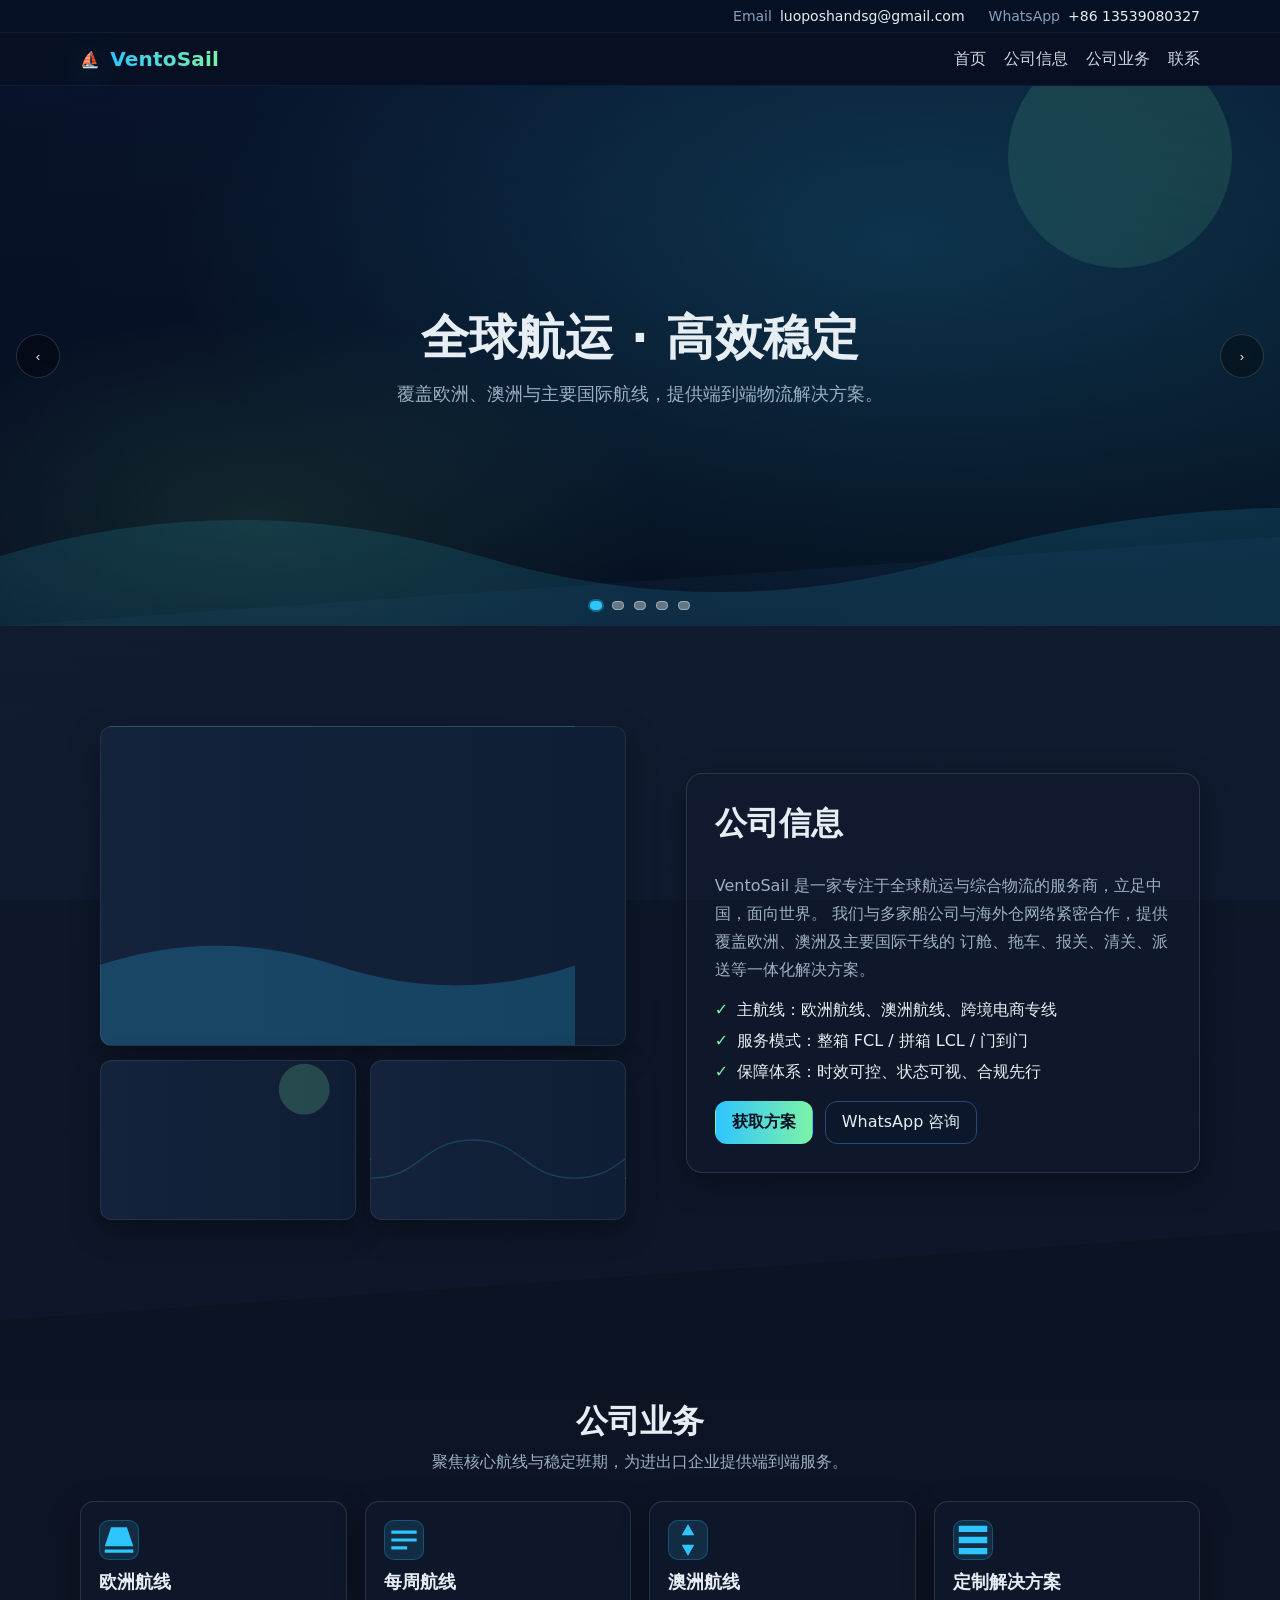
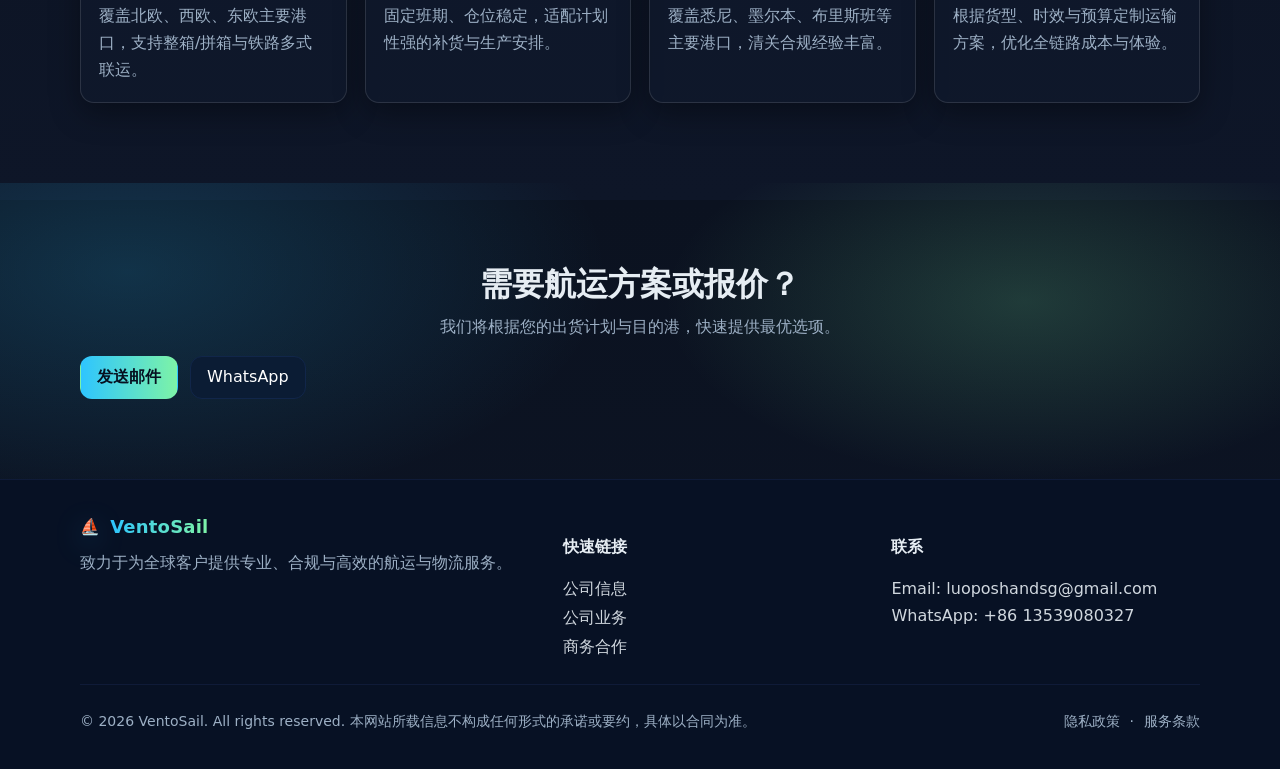
==== index.html @ 0b0f87a6 "first commit" ====
<!DOCTYPE html>
<html lang="zh-CN">
<head>
  <meta charset="utf-8" />
  <meta name="viewport" content="width=device-width, initial-scale=1" />
  <title>VentoSail 全球航运 | ventosail.com</title>
  <meta name="description" content="VentoSail 提供覆盖全球主要航线的专业航运与物流解决方案：欧洲航线、每周航线、澳洲航线与定制化运输服务。" />
  <meta property="og:title" content="VentoSail 全球航运" />
  <meta property="og:description" content="覆盖全球主要航线的专业航运与物流解决方案" />
  <meta property="og:type" content="website" />
  <meta property="og:url" content="https://ventosail.com/" />
  <link rel="icon" href="assets/img/favicon.svg" type="image/svg+xml" />
  <link rel="preload" href="assets/css/styles.css" as="style" />
  <link rel="stylesheet" href="assets/css/styles.css" />
</head>
<body>
  <!-- 顶部联系栏 -->
  <div class="topbar">
    <div class="container topbar-inner">
      <div class="contact-item">
        <span class="contact-label">Email</span>
        <a href="mailto:luoposhandsg@gmail.com" aria-label="发送电子邮件到 VentoSail">luoposhandsg@gmail.com</a>
      </div>
      <div class="contact-item">
        <span class="contact-label">WhatsApp</span>
        <a href="https://wa.me/8613539080327" target="_blank" rel="noopener" aria-label="在 WhatsApp 联系 VentoSail">+86 13539080327</a>
      </div>
    </div>
  </div>

  <!-- 导航（可扩展） -->
  <header class="site-header">
    <div class="container header-inner">
      <div class="brand">
        <span class="logo-mark" aria-hidden="true">⛵</span>
        <span class="brand-text">VentoSail</span>
      </div>
      <nav class="nav">
        <a href="#home">首页</a>
        <a href="#about">公司信息</a>
        <a href="#services">公司业务</a>
        <a href="#contact">联系</a>
      </nav>
    </div>
  </header>

  <!-- 首页轮播 -->
  <section id="home" class="hero">
    <div class="carousel" data-interval="5000">
      <div class="slides">
        <div class="slide slide-1">
          <div class="slide-content">
            <h1>全球航运 · 高效稳定</h1>
            <p>覆盖欧洲、澳洲与主要国际航线，提供端到端物流解决方案。</p>
          </div>
        </div>
        <div class="slide slide-2">
          <div class="slide-content">
            <h1>每周固定航线</h1>
            <p>班期明确、仓位稳定，保障您的供应链节奏。</p>
          </div>
        </div>
        <div class="slide slide-3">
          <div class="slide-content">
            <h1>专业团队 · 全程可视</h1>
            <p>从订舱、报关到派送，全流程实时跟踪与服务。</p>
          </div>
        </div>
        <div class="slide slide-4">
          <div class="slide-content">
            <h1>合规安全 · 风险可控</h1>
            <p>严格遵循国际合规标准，确保货物安全抵达。</p>
          </div>
        </div>
        <div class="slide slide-5">
          <div class="slide-content">
            <h1>定制方案 · 灵活高效</h1>
            <p>根据行业与货型定制最优运输与成本方案。</p>
          </div>
        </div>
      </div>
      <button class="control prev" aria-label="上一张">‹</button>
      <button class="control next" aria-label="下一张">›</button>
      <div class="dots" aria-label="轮播分页指示" role="tablist"></div>
    </div>
  </section>

  <!-- 公司信息（新颖布局：斜切/卡片叠加） -->
  <section id="about" class="about">
    <div class="angled-bg" aria-hidden="true"></div>
    <div class="container about-inner">
      <div class="about-media">
        <div class="photo-grid">
          <div class="photo p1" aria-hidden="true"></div>
          <div class="photo p2" aria-hidden="true"></div>
          <div class="photo p3" aria-hidden="true"></div>
        </div>
      </div>
      <div class="about-content glass">
        <h2>公司信息</h2>
        <p>
          VentoSail 是一家专注于全球航运与综合物流的服务商，立足中国，面向世界。
          我们与多家船公司与海外仓网络紧密合作，提供覆盖欧洲、澳洲及主要国际干线的
          订舱、拖车、报关、清关、派送等一体化解决方案。
        </p>
        <ul class="ticks">
          <li>主航线：欧洲航线、澳洲航线、跨境电商专线</li>
          <li>服务模式：整箱 FCL / 拼箱 LCL / 门到门</li>
          <li>保障体系：时效可控、状态可视、合规先行</li>
        </ul>
        <div class="cta-row">
          <a class="btn primary" href="mailto:luoposhandsg@gmail.com">获取方案</a>
          <a class="btn outline" target="_blank" rel="noopener" href="https://wa.me/8613539080327">WhatsApp 咨询</a>
        </div>
      </div>
    </div>
  </section>

  <!-- 公司业务 -->
  <section id="services" class="services">
    <div class="container">
      <h2>公司业务</h2>
      <p class="section-lead">聚焦核心航线与稳定班期，为进出口企业提供端到端服务。</p>
      <div class="service-grid">
        <div class="service-card">
          <div class="icon" aria-hidden="true">
            <svg viewBox="0 0 24 24"><path d="M3 18h18v2H3v-2zm2-8h14l2 6H3l2-6zm2-6h10l2 6H5l2-6z" fill="currentColor"/></svg>
          </div>
          <h3>欧洲航线</h3>
          <p>覆盖北欧、西欧、东欧主要港口，支持整箱/拼箱与铁路多式联运。</p>
        </div>
        <div class="service-card">
          <div class="icon" aria-hidden="true">
            <svg viewBox="0 0 24 24"><path d="M4 6h16v2H4V6zm0 5h16v2H4v-2zm0 5h10v2H4v-2z" fill="currentColor"/></svg>
          </div>
          <h3>每周航线</h3>
          <p>固定班期、仓位稳定，适配计划性强的补货与生产安排。</p>
        </div>
        <div class="service-card">
          <div class="icon" aria-hidden="true">
            <svg viewBox="0 0 24 24"><path d="M12 2l4 7H8l4-7zm0 20l-4-7h8l-4 7z" fill="currentColor"/></svg>
          </div>
          <h3>澳洲航线</h3>
          <p>覆盖悉尼、墨尔本、布里斯班等主要港口，清关合规经验丰富。</p>
        </div>
        <div class="service-card">
          <div class="icon" aria-hidden="true">
            <svg viewBox="0 0 24 24"><path d="M3 3h18v4H3V3zm0 7h18v4H3v-4zm0 7h18v4H3v-4z" fill="currentColor"/></svg>
          </div>
          <h3>定制解决方案</h3>
          <p>根据货型、时效与预算定制运输方案，优化全链路成本与体验。</p>
        </div>
      </div>
    </div>
  </section>

  <!-- 联系 CTA -->
  <section id="contact" class="cta">
    <div class="container cta-inner">
      <h2>需要航运方案或报价？</h2>
      <p>我们将根据您的出货计划与目的港，快速提供最优选项。</p>
      <div class="cta-row">
        <a class="btn primary" href="mailto:luoposhandsg@gmail.com?subject=%5BVentoSail%5D%20%E5%90%88%E4%BD%9C%E5%92%A8%E8%AF%A2">发送邮件</a>
        <a class="btn dark" target="_blank" rel="noopener" href="https://wa.me/8613539080327?text=Hello%20VentoSail%2C%20I%27d%20like%20to%20inquire%20about%20shipping.">WhatsApp</a>
      </div>
    </div>
  </section>

  <!-- 页脚 -->
  <footer class="site-footer">
    <div class="container footer-inner">
      <div class="col">
        <div class="brand footer-brand">
          <span class="logo-mark" aria-hidden="true">⛵</span>
          <span class="brand-text">VentoSail</span>
        </div>
        <p class="muted">致力于为全球客户提供专业、合规与高效的航运与物流服务。</p>
      </div>
      <div class="col">
        <h4>快速链接</h4>
        <ul class="links">
          <li><a href="#about">公司信息</a></li>
          <li><a href="#services">公司业务</a></li>
          <li><a href="mailto:luoposhandsg@gmail.com">商务合作</a></li>
        </ul>
      </div>
      <div class="col">
        <h4>联系</h4>
        <ul class="links">
          <li><a href="mailto:luoposhandsg@gmail.com">Email: luoposhandsg@gmail.com</a></li>
          <li><a target="_blank" rel="noopener" href="https://wa.me/8613539080327">WhatsApp: +86 13539080327</a></li>
        </ul>
      </div>
    </div>
    <div class="container footnote">
      <p>© <span id="year"></span> VentoSail. All rights reserved. 本网站所载信息不构成任何形式的承诺或要约，具体以合同为准。</p>
      <div class="legal">
        <a href="#" aria-disabled="true">隐私政策</a>
        <span>·</span>
        <a href="#" aria-disabled="true">服务条款</a>
      </div>
    </div>
  </footer>

  <script src="assets/js/main.js" defer></script>
  <noscript>为获得更佳体验，请启用 JavaScript。</noscript>
</body>
</html>
---- assets/css/styles.css ----
/* VentoSail — Global Shipping Static Site */
:root {
  --bg: #0b1220;
  --bg-2: #0e1628;
  --text: #e6edf3;
  --muted: #9db0c5;
  --brand: #2ec5ff;
  --brand-2: #7df3a7;
  --accent: #ffd166;
  --card: #111a2e80;
  --glass: rgba(17, 26, 46, 0.6);
  --border: #2a3856;
  --shadow: 0 10px 30px rgba(0,0,0,.35);
}

* { box-sizing: border-box; }
html, body { height: 100%; }
body {
  margin: 0;
  font-family: ui-sans-serif, system-ui, -apple-system, Segoe UI, Roboto, "PingFang SC", "Hiragino Sans GB", "Microsoft YaHei", Arial, "Noto Sans", sans-serif;
  color: var(--text);
  background: linear-gradient(180deg, var(--bg) 0%, var(--bg-2) 100%);
}

.container {
  width: min(1120px, 92%);
  margin: 0 auto;
}

/* Topbar */
.topbar {
  background: #061024;
  color: var(--muted);
  font-size: 14px;
  border-bottom: 1px solid #0f1b38;
}
.topbar-inner {
  display: flex;
  align-items: center;
  justify-content: flex-end;
  gap: 24px;
  padding: 8px 0;
}
.contact-item { display: flex; gap: 8px; align-items: center; }
.contact-label {
  color: #86a0bd;
}
.topbar a { color: var(--text); text-decoration: none; }
.topbar a:hover { color: var(--brand); }

/* Header */
.site-header {
  position: sticky; top: 0; z-index: 50;
  backdrop-filter: saturate(1.2) blur(8px);
  background: rgba(6, 16, 36, 0.6);
  border-bottom: 1px solid #0f1b38;
}
.header-inner {
  display: flex; align-items: center; justify-content: space-between;
  padding: 14px 0;
}
.brand { display: inline-flex; align-items: center; gap: 10px; font-weight: 700; letter-spacing: 0.2px; }
.logo-mark { filter: drop-shadow(0 6px 14px rgba(46,197,255,.25)); }
.brand-text { background: linear-gradient(90deg, var(--brand), var(--brand-2)); -webkit-background-clip: text; background-clip: text; color: transparent; font-size: 20px; }
.nav { display: flex; gap: 18px; }
.nav a { color: var(--text); text-decoration: none; opacity: .9; }
.nav a:hover { color: var(--brand); }

/* Hero Carousel */
.hero { position: relative; }
.carousel { position: relative; overflow: hidden; }
.slides { position: relative; display: grid; grid-auto-flow: column; grid-auto-columns: 100%; transition: transform .6s cubic-bezier(.22,.61,.36,1); }
.slide {
  position: relative; min-height: clamp(420px, 60vh, 720px);
  display: grid; place-items: center; text-align: center;
}
.slide:before { content: ""; position: absolute; inset: 0; background: radial-gradient(1200px 600px at 70% 30%, rgba(46,197,255,.25), transparent 60%), radial-gradient(800px 400px at 20% 80%, rgba(125,243,167,.18), transparent 50%); }
.slide:after { content: ""; position: absolute; inset: 0; background: linear-gradient(180deg, rgba(0,0,0,.25) 0%, rgba(0,0,0,.45) 100%); }
.slide-content { position: relative; z-index: 1; padding: 0 16px; max-width: 900px; }
.slide-content h1 { font-size: clamp(28px, 5vw, 48px); margin: 0 0 12px; letter-spacing: .3px; }
.slide-content p { color: var(--muted); font-size: clamp(14px, 2.2vw, 18px); margin: 0; }

/* Visual backgrounds (replace with real images when available) */
.slide-1 { background: url('../img/hero-1.svg'), linear-gradient(120deg, #0a1938, #0b2440); background-size: cover; background-position: center; }
.slide-2 { background: url('../img/hero-2.svg'), linear-gradient(120deg, #091a30, #0b2038); background-size: cover; background-position: center; }
.slide-3 { background: url('../img/hero-3.svg'), linear-gradient(120deg, #081628, #0a1d33); background-size: cover; background-position: center; }
.slide-4 { background: url('../img/hero-4.svg'), linear-gradient(120deg, #081524, #0a1a2b); background-size: cover; background-position: center; }
.slide-5 { background: url('../img/hero-5.svg'), linear-gradient(120deg, #081424, #0a1929); background-size: cover; background-position: center; }

.control {
  position: absolute; top: 50%; transform: translateY(-50%);
  background: rgba(0,0,0,.35); border: 1px solid rgba(255,255,255,.15);
  color: var(--text); width: 44px; height: 44px; border-radius: 999px;
  display: grid; place-items: center; cursor: pointer; z-index: 2;
  backdrop-filter: blur(4px);
}
.control:hover { background: rgba(0,0,0,.5); }
.prev { left: 16px; }
.next { right: 16px; }

.dots { position: absolute; left: 0; right: 0; bottom: 16px; display: flex; gap: 10px; justify-content: center; z-index: 2; }
.dots button {
  width: 9px; height: 9px; border-radius: 999px; border: 0; cursor: pointer;
  background: rgba(255,255,255,.35); box-shadow: inset 0 0 0 1px rgba(255,255,255,.4);
}
.dots button[aria-current="true"] { background: var(--brand); box-shadow: 0 0 0 2px rgba(46,197,255,.35); }

/* About */
.about { position: relative; padding: 80px 0; }
.angled-bg { position: absolute; inset: 0; background: linear-gradient(180deg, rgba(53,107,167,.08), rgba(34,64,120,.06)); transform: skewY(-4deg); transform-origin: top left; }
.about-inner { position: relative; display: grid; grid-template-columns: 1.1fr 1fr; gap: 40px; align-items: center; }
.photo-grid { display: grid; grid-template-columns: 1fr 1fr; gap: 14px; padding: 20px; }
.photo { border-radius: 12px; min-height: 160px; background: linear-gradient(135deg, rgba(46,197,255,.18), rgba(125,243,167,.14)); border: 1px solid rgba(255,255,255,.08); box-shadow: var(--shadow); }
.photo.p1 { min-height: 320px; background: url('../img/about-1.svg'), linear-gradient(135deg, #14233b, #0f1e35); background-size: cover; background-position: center; grid-column: span 2; }
.photo.p2 { background: url('../img/about-2.svg'), linear-gradient(135deg, #14233b, #0f1e35); background-size: cover; background-position: center; }
.photo.p3 { background: url('../img/about-3.svg'), linear-gradient(135deg, #14233b, #0f1e35); background-size: cover; background-position: center; }
.glass { background: var(--glass); border: 1px solid rgba(255,255,255,.12); border-radius: 16px; box-shadow: var(--shadow); padding: 28px; }
.about-content h2 { margin-top: 0; font-size: clamp(22px, 3.5vw, 32px); }
.about-content p { color: var(--muted); line-height: 1.75; }
.ticks { list-style: none; padding: 0; margin: 16px 0 0; }
.ticks li { padding-left: 22px; position: relative; margin: 10px 0; }
.ticks li:before { content: "✓"; position: absolute; left: 0; top: 0; color: var(--brand-2); }

.btn { display: inline-block; padding: 10px 16px; border-radius: 12px; text-decoration: none; transition: .2s ease; border: 1px solid transparent; }
.btn.primary { background: linear-gradient(90deg, var(--brand), var(--brand-2)); color: #061020; font-weight: 700; }
.btn.outline { color: var(--text); border-color: #254877; background: rgba(12, 24, 46, .6); }
.btn.dark { color: #fff; background: #0b1c34; border-color: #11264a; }
.btn:hover { transform: translateY(-1px); box-shadow: 0 8px 18px rgba(0,0,0,.25); }
.cta-row { display: flex; gap: 12px; flex-wrap: wrap; margin-top: 18px; }

/* Services */
.services { padding: 80px 0; }
.services h2 { text-align: center; margin: 0 0 8px; font-size: clamp(22px, 3.5vw, 32px); }
.section-lead { text-align: center; color: var(--muted); margin: 0 auto 28px; max-width: 760px; }
.service-grid { display: grid; grid-template-columns: repeat(4, 1fr); gap: 18px; }
.service-card { background: var(--card); border: 1px solid rgba(255,255,255,.12); border-radius: 14px; padding: 18px; box-shadow: var(--shadow); transition: transform .2s ease, box-shadow .2s ease; }
.service-card:hover { transform: translateY(-2px); box-shadow: 0 16px 30px rgba(0,0,0,.35); }
.service-card .icon { width: 40px; height: 40px; display: grid; place-items: center; color: var(--brand); background: rgba(46,197,255,.12); border: 1px solid rgba(46,197,255,.25); border-radius: 10px; margin-bottom: 10px; }
.service-card h3 { margin: 8px 0; font-size: 18px; }
.service-card p { margin: 0; color: var(--muted); line-height: 1.7; }

/* CTA */
.cta { padding: 80px 0; background: radial-gradient(800px 400px at 10% 30%, rgba(46,197,255,.18), transparent 60%), radial-gradient(600px 300px at 80% 40%, rgba(125,243,167,.18), transparent 60%); }
.cta-inner { text-align: center; }
.cta-inner h2 { margin: 0 0 10px; font-size: clamp(22px, 3.5vw, 32px); }
.cta-inner p { margin: 0 auto; color: var(--muted); max-width: 680px; }

/* Footer */
.site-footer { border-top: 1px solid #0f1b38; background: #071124; padding-top: 36px; }
.footer-inner { display: grid; grid-template-columns: 1.2fr .8fr .8fr; gap: 20px; padding-bottom: 18px; }
.footer-brand .brand-text { font-size: 18px; }
.muted { color: var(--muted); }
.links { list-style: none; margin: 10px 0 0; padding: 0; }
.links li { margin: 8px 0; }
.links a { color: var(--text); opacity: .9; text-decoration: none; }
.links a:hover { color: var(--brand); }
.footnote { border-top: 1px solid #0f1b38; color: var(--muted); display: flex; align-items: center; justify-content: space-between; gap: 16px; padding: 14px 0 24px; font-size: 14px; }
.legal { display: inline-flex; gap: 10px; }
.legal a { color: var(--muted); text-decoration: none; }
.legal a:hover { color: var(--brand); }

/* Responsive */
@media (max-width: 1024px) {
  .service-grid { grid-template-columns: repeat(2, 1fr); }
  .about-inner { grid-template-columns: 1fr; }
}
@media (max-width: 640px) {
  .nav { display: none; }
  .footer-inner { grid-template-columns: 1fr; }
}
---- assets/css/styles.css ----
/* VentoSail — Global Shipping Static Site */
:root {
  --bg: #0b1220;
  --bg-2: #0e1628;
  --text: #e6edf3;
  --muted: #9db0c5;
  --brand: #2ec5ff;
  --brand-2: #7df3a7;
  --accent: #ffd166;
  --card: #111a2e80;
  --glass: rgba(17, 26, 46, 0.6);
  --border: #2a3856;
  --shadow: 0 10px 30px rgba(0,0,0,.35);
}

* { box-sizing: border-box; }
html, body { height: 100%; }
body {
  margin: 0;
  font-family: ui-sans-serif, system-ui, -apple-system, Segoe UI, Roboto, "PingFang SC", "Hiragino Sans GB", "Microsoft YaHei", Arial, "Noto Sans", sans-serif;
  color: var(--text);
  background: linear-gradient(180deg, var(--bg) 0%, var(--bg-2) 100%);
}

.container {
  width: min(1120px, 92%);
  margin: 0 auto;
}

/* Topbar */
.topbar {
  background: #061024;
  color: var(--muted);
  font-size: 14px;
  border-bottom: 1px solid #0f1b38;
}
.topbar-inner {
  display: flex;
  align-items: center;
  justify-content: flex-end;
  gap: 24px;
  padding: 8px 0;
}
.contact-item { display: flex; gap: 8px; align-items: center; }
.contact-label {
  color: #86a0bd;
}
.topbar a { color: var(--text); text-decoration: none; }
.topbar a:hover { color: var(--brand); }

/* Header */
.site-header {
  position: sticky; top: 0; z-index: 50;
  backdrop-filter: saturate(1.2) blur(8px);
  background: rgba(6, 16, 36, 0.6);
  border-bottom: 1px solid #0f1b38;
}
.header-inner {
  display: flex; align-items: center; justify-content: space-between;
  padding: 14px 0;
}
.brand { display: inline-flex; align-items: center; gap: 10px; font-weight: 700; letter-spacing: 0.2px; }
.logo-mark { filter: drop-shadow(0 6px 14px rgba(46,197,255,.25)); }
.brand-text { background: linear-gradient(90deg, var(--brand), var(--brand-2)); -webkit-background-clip: text; background-clip: text; color: transparent; font-size: 20px; }
.nav { display: flex; gap: 18px; }
.nav a { color: var(--text); text-decoration: none; opacity: .9; }
.nav a:hover { color: var(--brand); }

/* Hero Carousel */
.hero { position: relative; }
.carousel { position: relative; overflow: hidden; }
.slides { position: relative; display: grid; grid-auto-flow: column; grid-auto-columns: 100%; transition: transform .6s cubic-bezier(.22,.61,.36,1); }
.slide {
  position: relative; min-height: clamp(420px, 60vh, 720px);
  display: grid; place-items: center; text-align: center;
}
.slide:before { content: ""; position: absolute; inset: 0; background: radial-gradient(1200px 600px at 70% 30%, rgba(46,197,255,.25), transparent 60%), radial-gradient(800px 400px at 20% 80%, rgba(125,243,167,.18), transparent 50%); }
.slide:after { content: ""; position: absolute; inset: 0; background: linear-gradient(180deg, rgba(0,0,0,.25) 0%, rgba(0,0,0,.45) 100%); }
.slide-content { position: relative; z-index: 1; padding: 0 16px; max-width: 900px; }
.slide-content h1 { font-size: clamp(28px, 5vw, 48px); margin: 0 0 12px; letter-spacing: .3px; }
.slide-content p { color: var(--muted); font-size: clamp(14px, 2.2vw, 18px); margin: 0; }

/* Visual backgrounds (replace with real images when available) */
.slide-1 { background: url('../img/hero-1.svg'), linear-gradient(120deg, #0a1938, #0b2440); background-size: cover; background-position: center; }
.slide-2 { background: url('../img/hero-2.svg'), linear-gradient(120deg, #091a30, #0b2038); background-size: cover; background-position: center; }
.slide-3 { background: url('../img/hero-3.svg'), linear-gradient(120deg, #081628, #0a1d33); background-size: cover; background-position: center; }
.slide-4 { background: url('../img/hero-4.svg'), linear-gradient(120deg, #081524, #0a1a2b); background-size: cover; background-position: center; }
.slide-5 { background: url('../img/hero-5.svg'), linear-gradient(120deg, #081424, #0a1929); background-size: cover; background-position: center; }

.control {
  position: absolute; top: 50%; transform: translateY(-50%);
  background: rgba(0,0,0,.35); border: 1px solid rgba(255,255,255,.15);
  color: var(--text); width: 44px; height: 44px; border-radius: 999px;
  display: grid; place-items: center; cursor: pointer; z-index: 2;
  backdrop-filter: blur(4px);
}
.control:hover { background: rgba(0,0,0,.5); }
.prev { left: 16px; }
.next { right: 16px; }

.dots { position: absolute; left: 0; right: 0; bottom: 16px; display: flex; gap: 10px; justify-content: center; z-index: 2; }
.dots button {
  width: 9px; height: 9px; border-radius: 999px; border: 0; cursor: pointer;
  background: rgba(255,255,255,.35); box-shadow: inset 0 0 0 1px rgba(255,255,255,.4);
}
.dots button[aria-current="true"] { background: var(--brand); box-shadow: 0 0 0 2px rgba(46,197,255,.35); }

/* About */
.about { position: relative; padding: 80px 0; }
.angled-bg { position: absolute; inset: 0; background: linear-gradient(180deg, rgba(53,107,167,.08), rgba(34,64,120,.06)); transform: skewY(-4deg); transform-origin: top left; }
.about-inner { position: relative; display: grid; grid-template-columns: 1.1fr 1fr; gap: 40px; align-items: center; }
.photo-grid { display: grid; grid-template-columns: 1fr 1fr; gap: 14px; padding: 20px; }
.photo { border-radius: 12px; min-height: 160px; background: linear-gradient(135deg, rgba(46,197,255,.18), rgba(125,243,167,.14)); border: 1px solid rgba(255,255,255,.08); box-shadow: var(--shadow); }
.photo.p1 { min-height: 320px; background: url('../img/about-1.svg'), linear-gradient(135deg, #14233b, #0f1e35); background-size: cover; background-position: center; grid-column: span 2; }
.photo.p2 { background: url('../img/about-2.svg'), linear-gradient(135deg, #14233b, #0f1e35); background-size: cover; background-position: center; }
.photo.p3 { background: url('../img/about-3.svg'), linear-gradient(135deg, #14233b, #0f1e35); background-size: cover; background-position: center; }
.glass { background: var(--glass); border: 1px solid rgba(255,255,255,.12); border-radius: 16px; box-shadow: var(--shadow); padding: 28px; }
.about-content h2 { margin-top: 0; font-size: clamp(22px, 3.5vw, 32px); }
.about-content p { color: var(--muted); line-height: 1.75; }
.ticks { list-style: none; padding: 0; margin: 16px 0 0; }
.ticks li { padding-left: 22px; position: relative; margin: 10px 0; }
.ticks li:before { content: "✓"; position: absolute; left: 0; top: 0; color: var(--brand-2); }

.btn { display: inline-block; padding: 10px 16px; border-radius: 12px; text-decoration: none; transition: .2s ease; border: 1px solid transparent; }
.btn.primary { background: linear-gradient(90deg, var(--brand), var(--brand-2)); color: #061020; font-weight: 700; }
.btn.outline { color: var(--text); border-color: #254877; background: rgba(12, 24, 46, .6); }
.btn.dark { color: #fff; background: #0b1c34; border-color: #11264a; }
.btn:hover { transform: translateY(-1px); box-shadow: 0 8px 18px rgba(0,0,0,.25); }
.cta-row { display: flex; gap: 12px; flex-wrap: wrap; margin-top: 18px; }

/* Services */
.services { padding: 80px 0; }
.services h2 { text-align: center; margin: 0 0 8px; font-size: clamp(22px, 3.5vw, 32px); }
.section-lead { text-align: center; color: var(--muted); margin: 0 auto 28px; max-width: 760px; }
.service-grid { display: grid; grid-template-columns: repeat(4, 1fr); gap: 18px; }
.service-card { background: var(--card); border: 1px solid rgba(255,255,255,.12); border-radius: 14px; padding: 18px; box-shadow: var(--shadow); transition: transform .2s ease, box-shadow .2s ease; }
.service-card:hover { transform: translateY(-2px); box-shadow: 0 16px 30px rgba(0,0,0,.35); }
.service-card .icon { width: 40px; height: 40px; display: grid; place-items: center; color: var(--brand); background: rgba(46,197,255,.12); border: 1px solid rgba(46,197,255,.25); border-radius: 10px; margin-bottom: 10px; }
.service-card h3 { margin: 8px 0; font-size: 18px; }
.service-card p { margin: 0; color: var(--muted); line-height: 1.7; }

/* CTA */
.cta { padding: 80px 0; background: radial-gradient(800px 400px at 10% 30%, rgba(46,197,255,.18), transparent 60%), radial-gradient(600px 300px at 80% 40%, rgba(125,243,167,.18), transparent 60%); }
.cta-inner { text-align: center; }
.cta-inner h2 { margin: 0 0 10px; font-size: clamp(22px, 3.5vw, 32px); }
.cta-inner p { margin: 0 auto; color: var(--muted); max-width: 680px; }

/* Footer */
.site-footer { border-top: 1px solid #0f1b38; background: #071124; padding-top: 36px; }
.footer-inner { display: grid; grid-template-columns: 1.2fr .8fr .8fr; gap: 20px; padding-bottom: 18px; }
.footer-brand .brand-text { font-size: 18px; }
.muted { color: var(--muted); }
.links { list-style: none; margin: 10px 0 0; padding: 0; }
.links li { margin: 8px 0; }
.links a { color: var(--text); opacity: .9; text-decoration: none; }
.links a:hover { color: var(--brand); }
.footnote { border-top: 1px solid #0f1b38; color: var(--muted); display: flex; align-items: center; justify-content: space-between; gap: 16px; padding: 14px 0 24px; font-size: 14px; }
.legal { display: inline-flex; gap: 10px; }
.legal a { color: var(--muted); text-decoration: none; }
.legal a:hover { color: var(--brand); }

/* Responsive */
@media (max-width: 1024px) {
  .service-grid { grid-template-columns: repeat(2, 1fr); }
  .about-inner { grid-template-columns: 1fr; }
}
@media (max-width: 640px) {
  .nav { display: none; }
  .footer-inner { grid-template-columns: 1fr; }
}
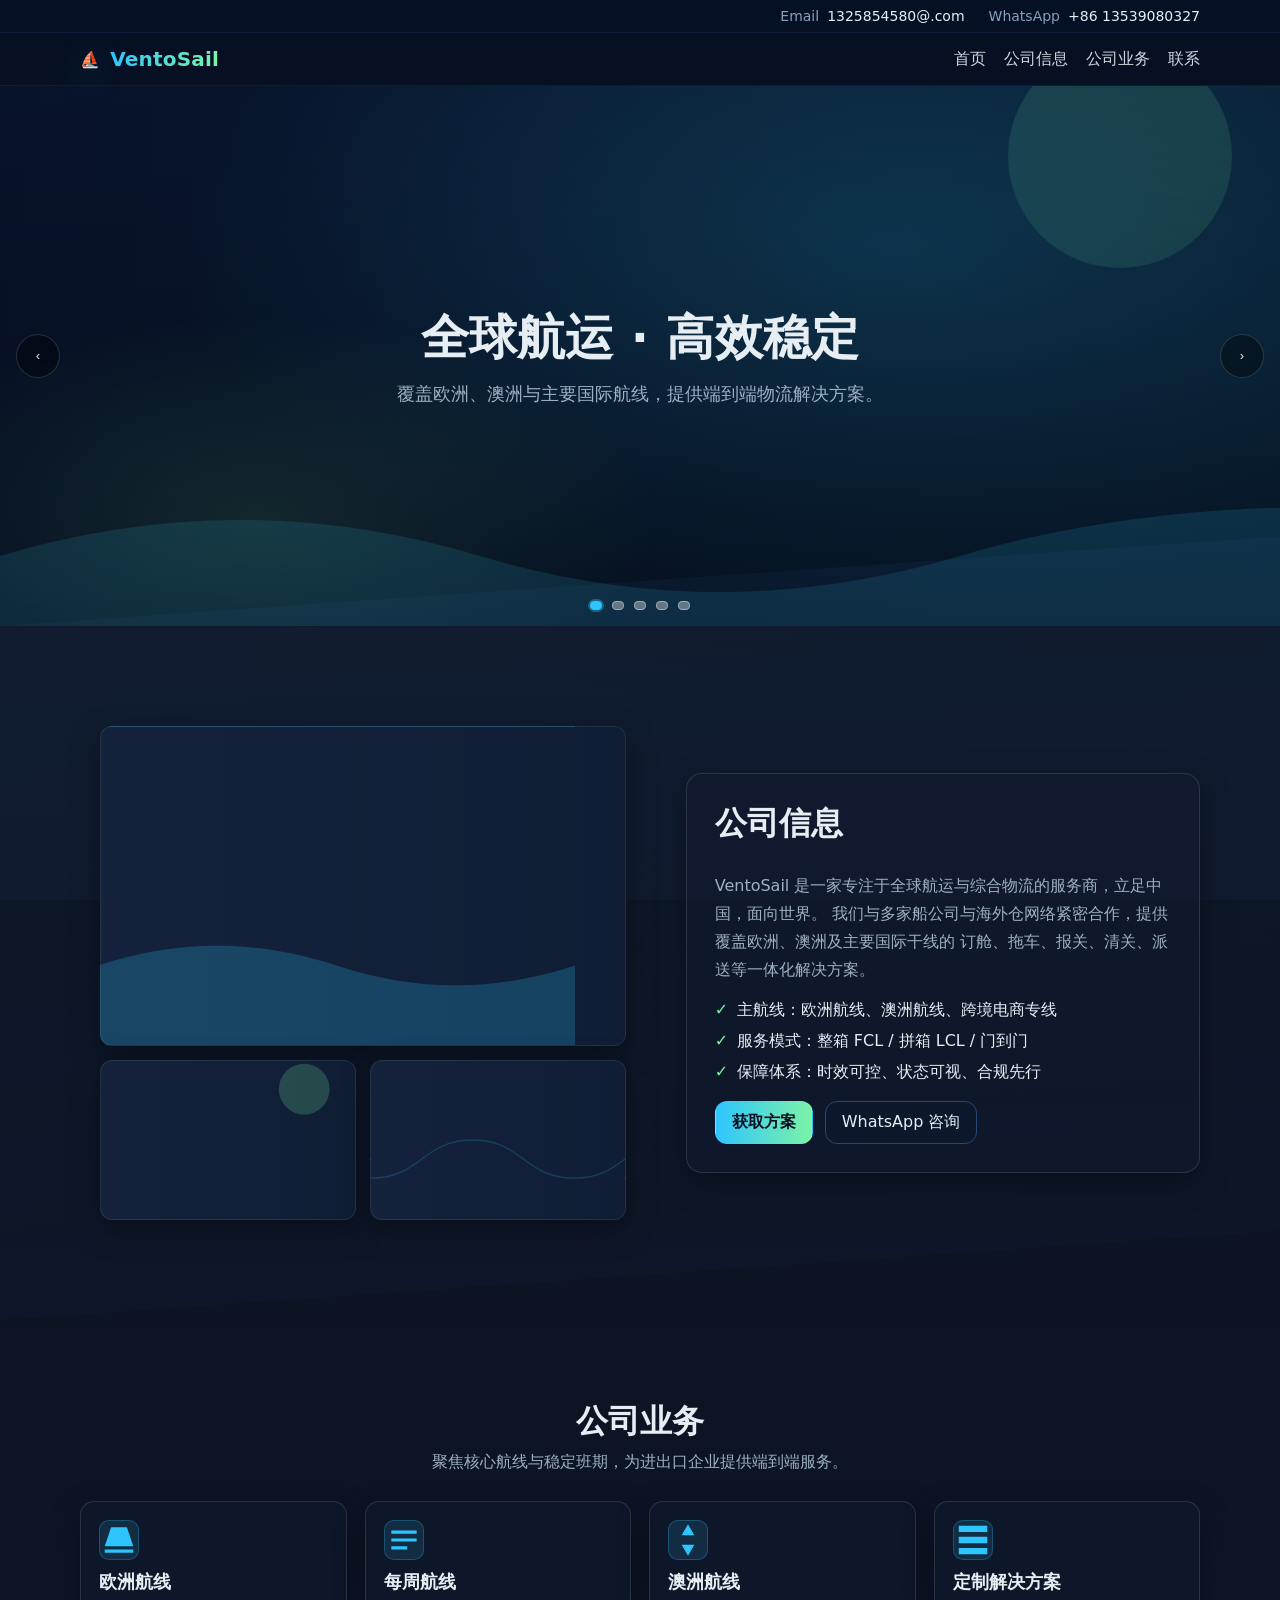
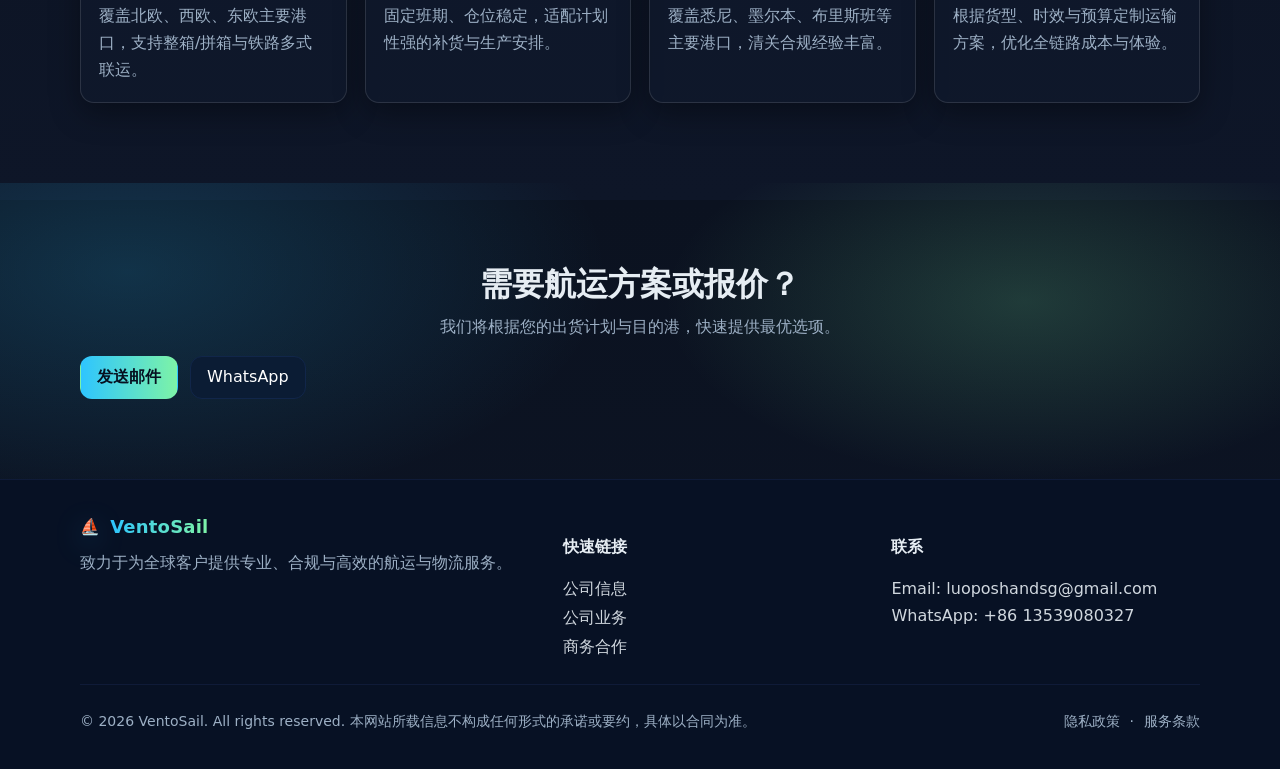
==== commit 1c48487d: "123" ====
--- a/index.html
+++ b/index.html
@@ -19,7 +19,7 @@
     <div class="container topbar-inner">
       <div class="contact-item">
         <span class="contact-label">Email</span>
-        <a href="mailto:luoposhandsg@gmail.com" aria-label="发送电子邮件到 VentoSail">luoposhandsg@gmail.com</a>
+        <a href="mailto:luoposhandsg@gmail.com" aria-label="发送电子邮件到 VentoSail">1325854580@.com</a>
       </div>
       <div class="contact-item">
         <span class="contact-label">WhatsApp</span>
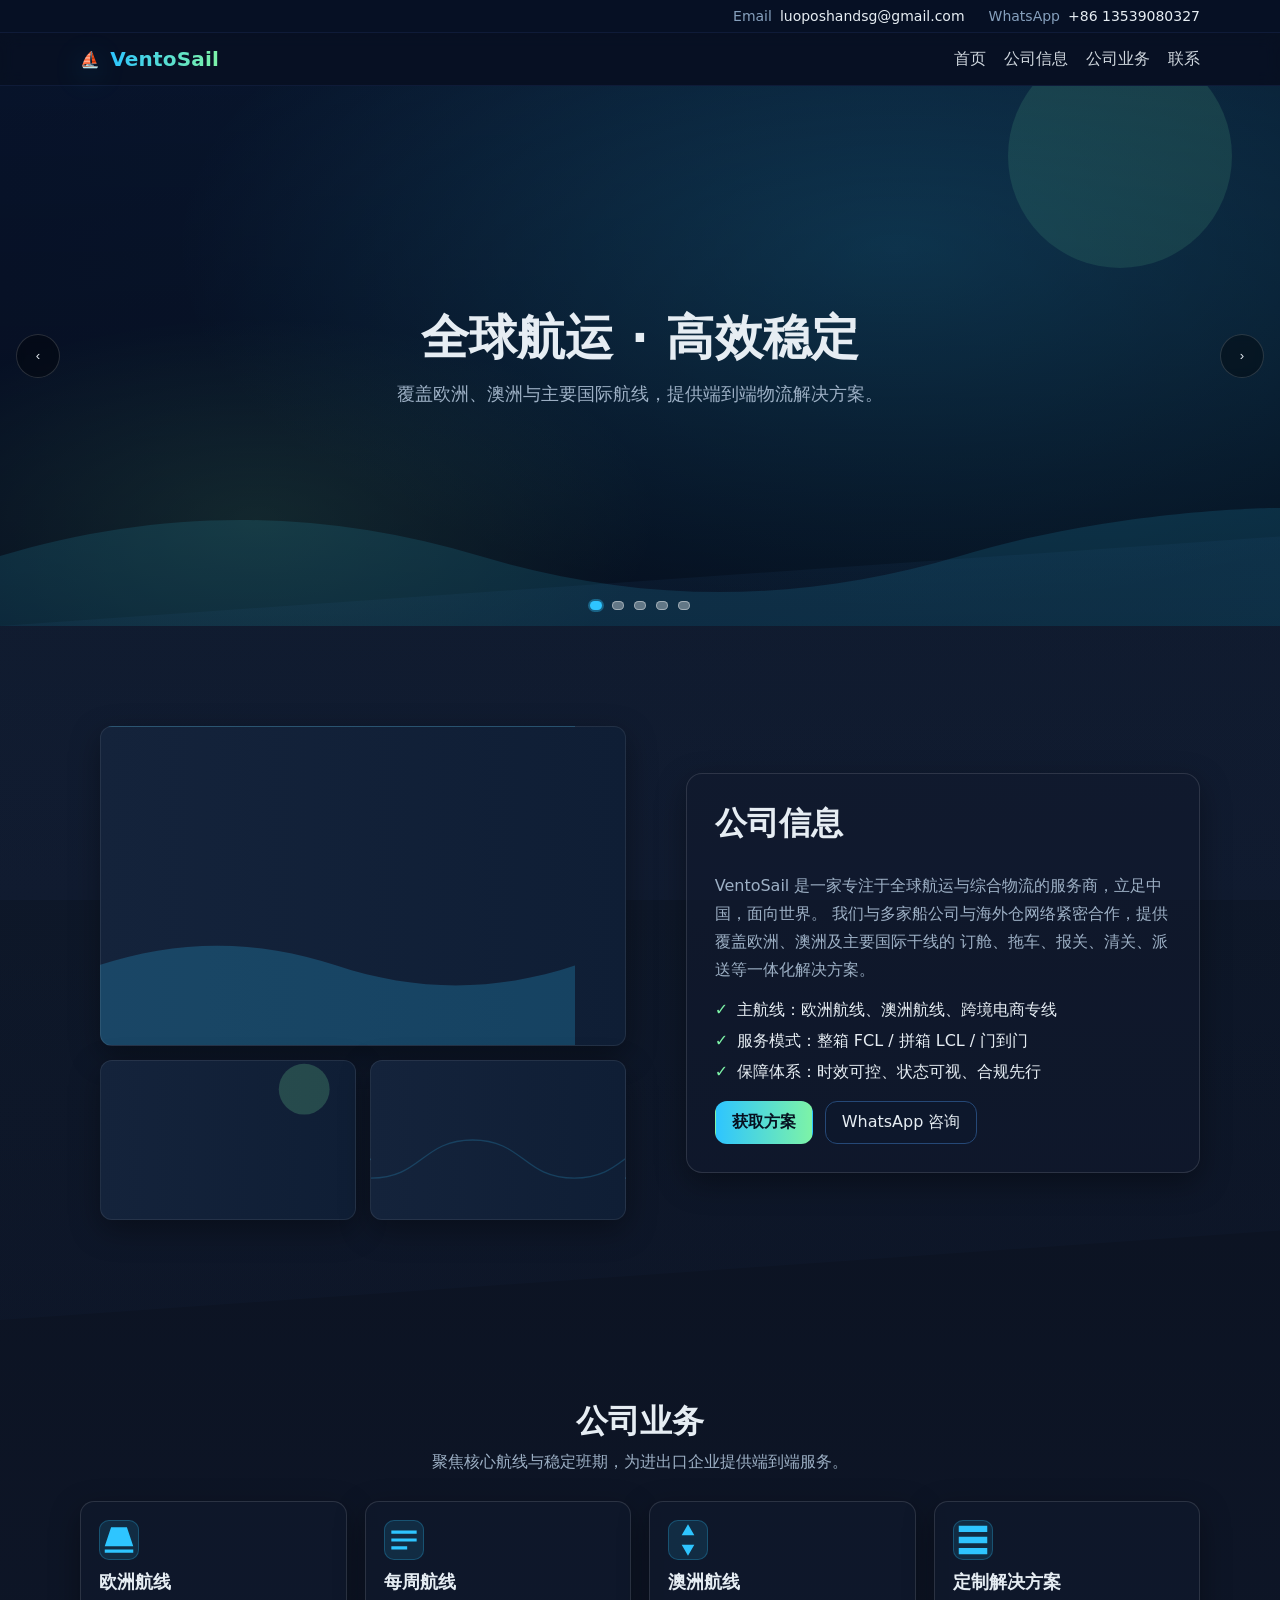
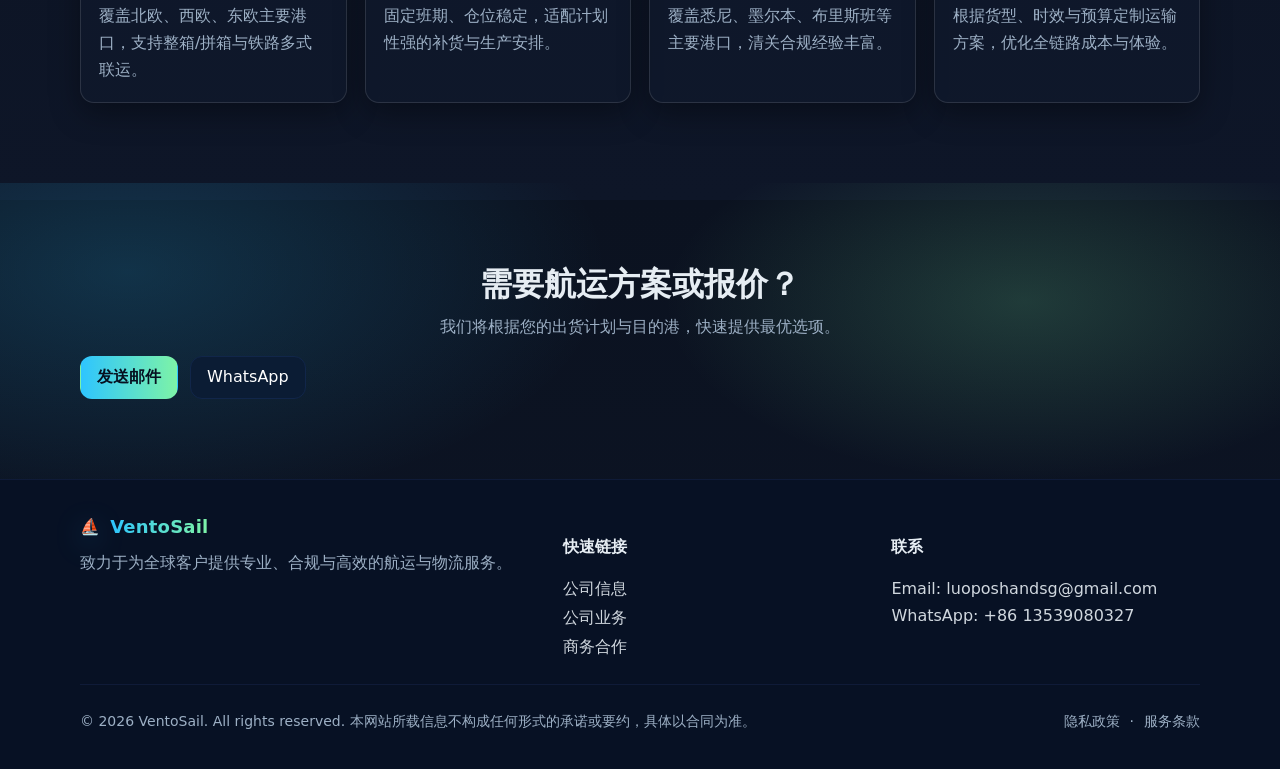
==== commit fbcc2b33: "update index.html footer section" ====
--- a/index.html
+++ b/index.html
@@ -19,7 +19,7 @@
     <div class="container topbar-inner">
       <div class="contact-item">
         <span class="contact-label">Email</span>
-        <a href="mailto:luoposhandsg@gmail.com" aria-label="发送电子邮件到 VentoSail">1325854580@.com</a>
+        <a href="mailto:luoposhandsg@gmail.com" aria-label="发送电子邮件到 VentoSail">luoposhandsg@gmail.com</a>
       </div>
       <div class="contact-item">
         <span class="contact-label">WhatsApp</span>
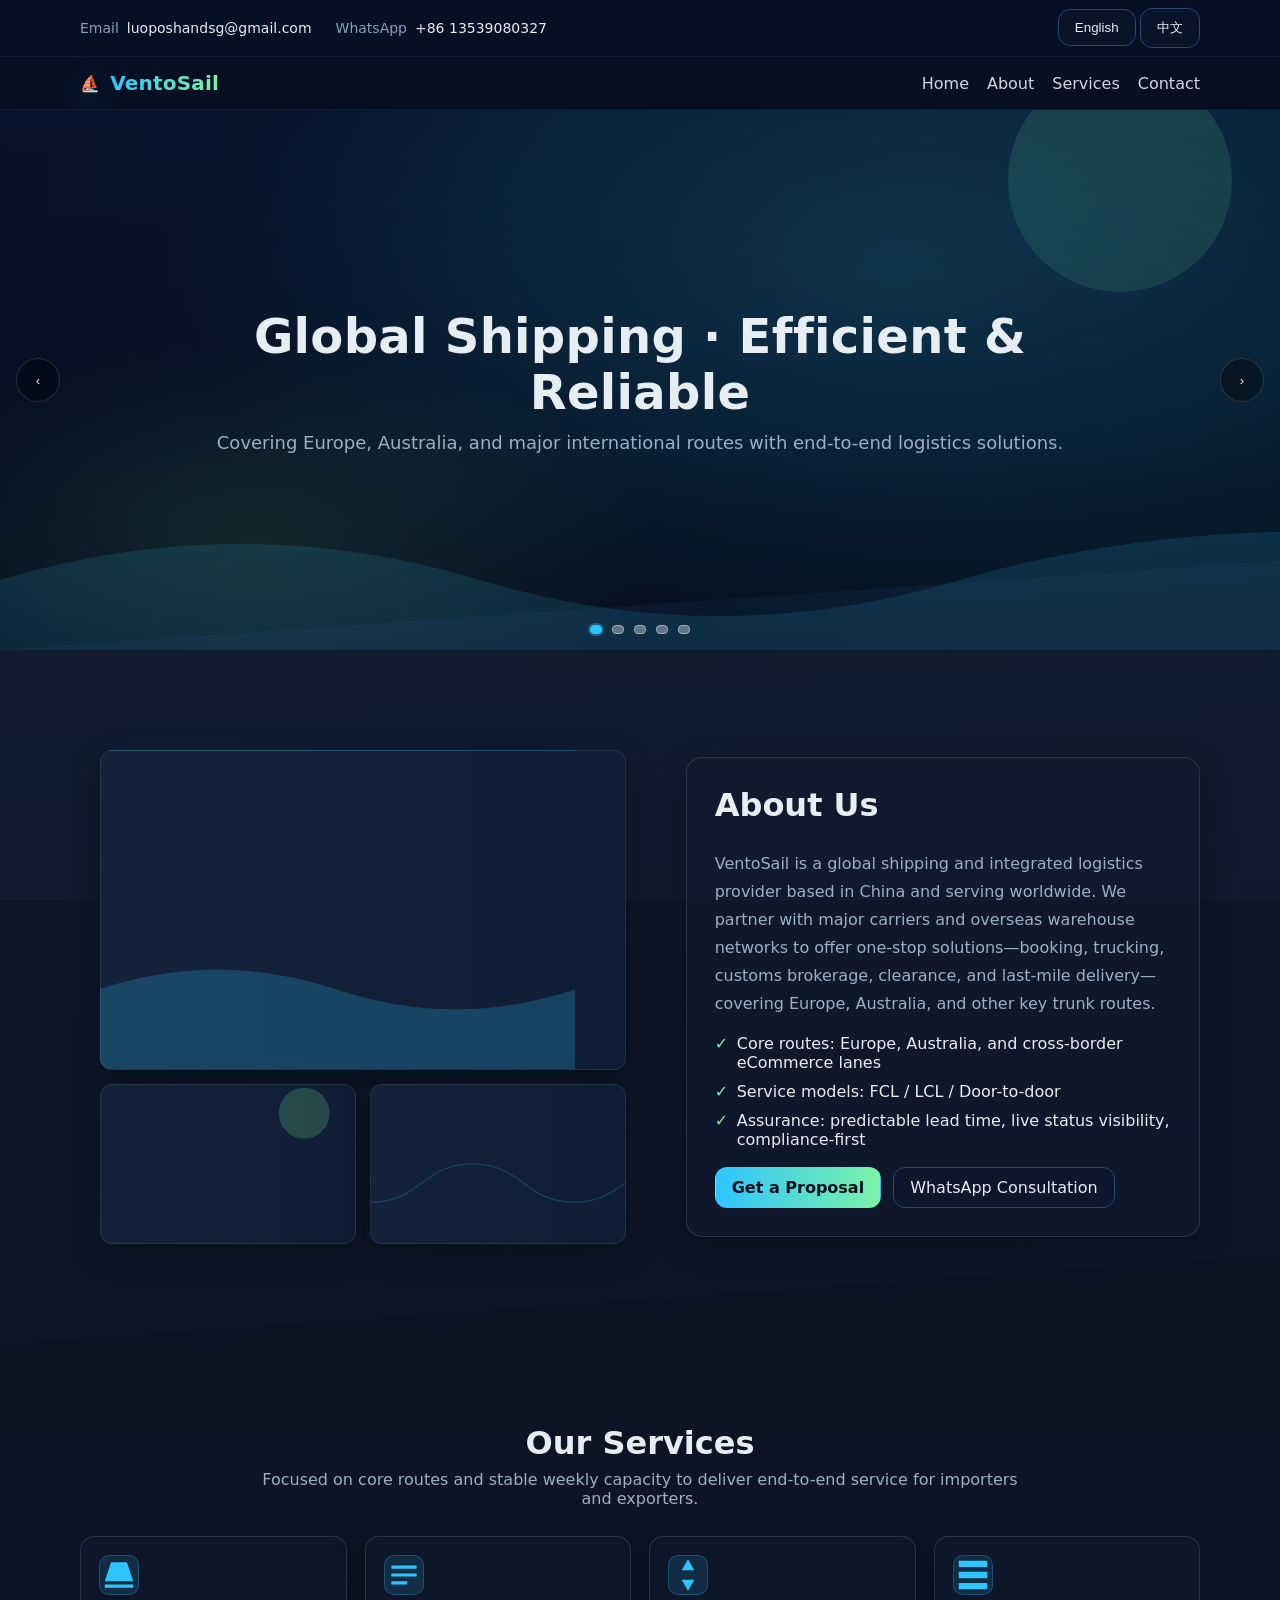
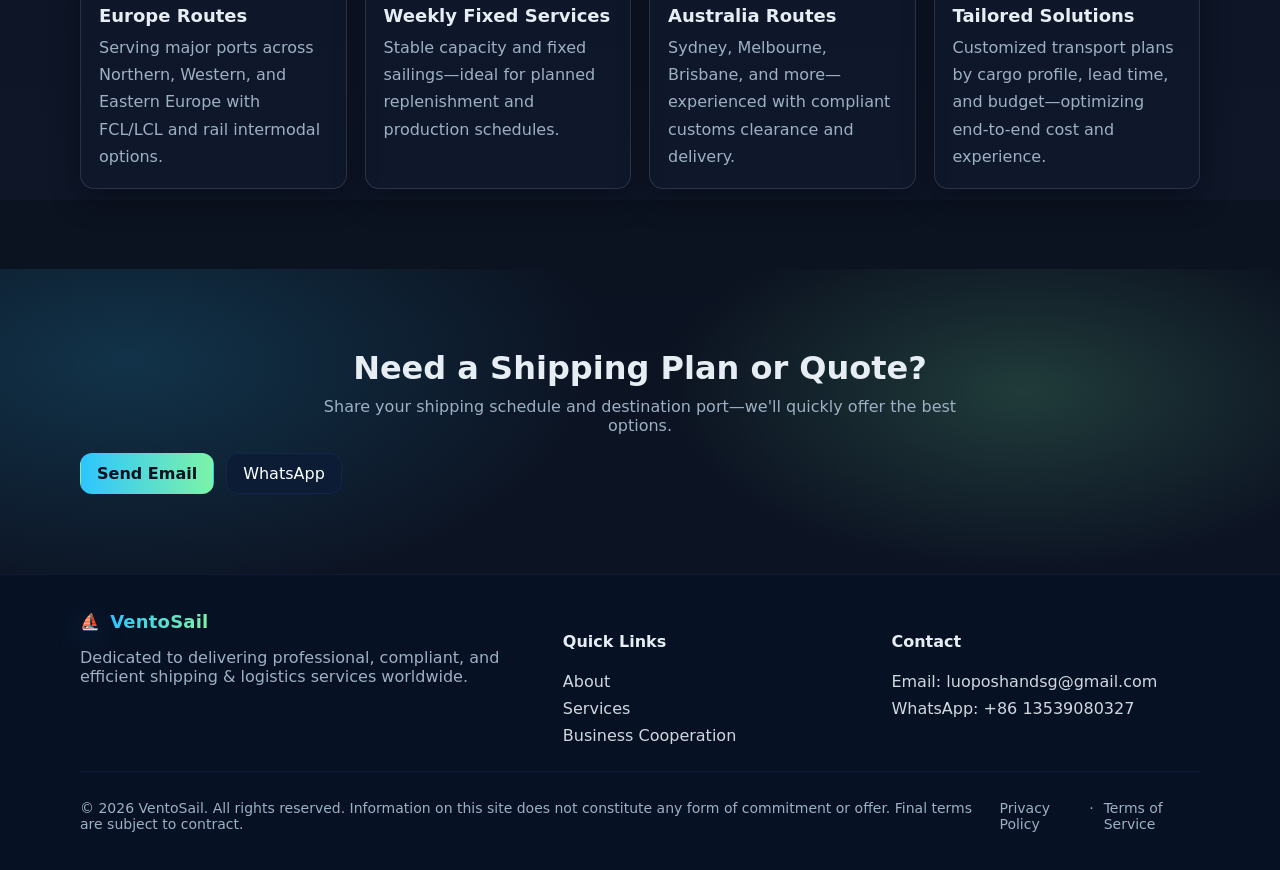
==== commit 182c7595: "update: translate site to English and add language switcher" ====
--- a/index.html
+++ b/index.html
@@ -1,34 +1,51 @@
 <!DOCTYPE html>
-<html lang="zh-CN">
+<html lang="en">
 <head>
   <meta charset="utf-8" />
   <meta name="viewport" content="width=device-width, initial-scale=1" />
-  <title>VentoSail 全球航运 | ventosail.com</title>
-  <meta name="description" content="VentoSail 提供覆盖全球主要航线的专业航运与物流解决方案：欧洲航线、每周航线、澳洲航线与定制化运输服务。" />
-  <meta property="og:title" content="VentoSail 全球航运" />
-  <meta property="og:description" content="覆盖全球主要航线的专业航运与物流解决方案" />
+  <title>VentoSail Global Shipping & Logistics | ventosail.com</title>
+  <meta name="description" content="VentoSail provides professional global shipping and logistics solutions across major trade lanes: Europe routes, weekly fixed services, Australia routes, and customized door-to-door transport." />
+  <meta property="og:title" content="VentoSail Global Shipping" />
+  <meta property="og:description" content="Professional shipping solutions covering major global routes" />
   <meta property="og:type" content="website" />
   <meta property="og:url" content="https://ventosail.com/" />
+  <meta name="twitter:card" content="summary_large_image" />
+  <meta name="twitter:title" content="VentoSail Global Shipping & Logistics" />
+  <meta name="twitter:description" content="Europe/Australia weekly services, FCL/LCL door-to-door, compliant customs clearance, full-visibility tracking." />
+  <link rel="canonical" href="https://ventosail.com/" />
   <link rel="icon" href="assets/img/favicon.svg" type="image/svg+xml" />
   <link rel="preload" href="assets/css/styles.css" as="style" />
   <link rel="stylesheet" href="assets/css/styles.css" />
+
+  <!-- Optional hreflang using URL parameters for language selection -->
+  <link rel="alternate" href="https://ventosail.com/?lang=en" hreflang="en" />
+  <link rel="alternate" href="https://ventosail.com/?lang=zh" hreflang="zh-CN" />
+  <link rel="alternate" href="https://ventosail.com/" hreflang="x-default" />
 </head>
 <body>
-  <!-- 顶部联系栏 -->
+  <!-- Top contact bar -->
   <div class="topbar">
     <div class="container topbar-inner">
       <div class="contact-item">
-        <span class="contact-label">Email</span>
-        <a href="mailto:luoposhandsg@gmail.com" aria-label="发送电子邮件到 VentoSail">luoposhandsg@gmail.com</a>
+        <span class="contact-label" data-i18n="top.emailLabel">Email</span>
+        <a href="mailto:luoposhandsg@gmail.com" aria-label="Send email to VentoSail">luoposhandsg@gmail.com</a>
       </div>
       <div class="contact-item">
-        <span class="contact-label">WhatsApp</span>
-        <a href="https://wa.me/8613539080327" target="_blank" rel="noopener" aria-label="在 WhatsApp 联系 VentoSail">+86 13539080327</a>
+        <span class="contact-label" data-i18n="top.whatsLabel">WhatsApp</span>
+        <a href="https://wa.me/8613539080327" target="_blank" rel="noopener" aria-label="Contact VentoSail on WhatsApp">+86 13539080327</a>
+      </div>
+
+      <!-- Language switcher -->
+      <div class="contact-item" style="margin-left:auto;">
+        <nav class="lang-switch" aria-label="Language">
+          <button type="button" class="btn outline" data-lang="en" aria-pressed="true">English</button>
+          <button type="button" class="btn outline" data-lang="zh" aria-pressed="false">中文</button>
+        </nav>
       </div>
     </div>
   </div>
 
-  <!-- 导航（可扩展） -->
+  <!-- Header / Navigation -->
   <header class="site-header">
     <div class="container header-inner">
       <div class="brand">
@@ -36,56 +53,56 @@
         <span class="brand-text">VentoSail</span>
       </div>
       <nav class="nav">
-        <a href="#home">首页</a>
-        <a href="#about">公司信息</a>
-        <a href="#services">公司业务</a>
-        <a href="#contact">联系</a>
+        <a href="#home" data-i18n="nav.home">Home</a>
+        <a href="#about" data-i18n="nav.about">About</a>
+        <a href="#services" data-i18n="nav.services">Services</a>
+        <a href="#contact" data-i18n="nav.contact">Contact</a>
       </nav>
     </div>
   </header>
 
-  <!-- 首页轮播 -->
+  <!-- Hero / Carousel -->
   <section id="home" class="hero">
     <div class="carousel" data-interval="5000">
       <div class="slides">
         <div class="slide slide-1">
           <div class="slide-content">
-            <h1>全球航运 · 高效稳定</h1>
-            <p>覆盖欧洲、澳洲与主要国际航线，提供端到端物流解决方案。</p>
+            <h1 data-i18n="hero.s1.title">Global Shipping · Efficient & Reliable</h1>
+            <p data-i18n="hero.s1.desc">Covering Europe, Australia, and major international routes with end-to-end logistics solutions.</p>
           </div>
         </div>
         <div class="slide slide-2">
           <div class="slide-content">
-            <h1>每周固定航线</h1>
-            <p>班期明确、仓位稳定，保障您的供应链节奏。</p>
+            <h1 data-i18n="hero.s2.title">Weekly Fixed Services</h1>
+            <p data-i18n="hero.s2.desc">Clear schedules and stable capacity to keep your supply chain on beat.</p>
           </div>
         </div>
         <div class="slide slide-3">
           <div class="slide-content">
-            <h1>专业团队 · 全程可视</h1>
-            <p>从订舱、报关到派送，全流程实时跟踪与服务。</p>
+            <h1 data-i18n="hero.s3.title">Expert Team · Full Visibility</h1>
+            <p data-i18n="hero.s3.desc">From booking and customs to final delivery—real-time tracking across the journey.</p>
           </div>
         </div>
         <div class="slide slide-4">
           <div class="slide-content">
-            <h1>合规安全 · 风险可控</h1>
-            <p>严格遵循国际合规标准，确保货物安全抵达。</p>
+            <h1 data-i18n="hero.s4.title">Compliance & Safety First</h1>
+            <p data-i18n="hero.s4.desc">Aligned with international regulations to ensure cargo arrives securely.</p>
           </div>
         </div>
         <div class="slide slide-5">
           <div class="slide-content">
-            <h1>定制方案 · 灵活高效</h1>
-            <p>根据行业与货型定制最优运输与成本方案。</p>
-          </div>
-        </div>
-      </div>
-      <button class="control prev" aria-label="上一张">‹</button>
-      <button class="control next" aria-label="下一张">›</button>
-      <div class="dots" aria-label="轮播分页指示" role="tablist"></div>
+            <h1 data-i18n="hero.s5.title">Tailored Solutions</h1>
+            <p data-i18n="hero.s5.desc">Optimized routing and cost planning based on cargo type, lead time, and budget.</p>
+          </div>
+        </div>
+      </div>
+      <button class="control prev" aria-label="Previous slide">‹</button>
+      <button class="control next" aria-label="Next slide">›</button>
+      <div class="dots" aria-label="Carousel pagination" role="tablist"></div>
     </div>
   </section>
 
-  <!-- 公司信息（新颖布局：斜切/卡片叠加） -->
+  <!-- About -->
   <section id="about" class="about">
     <div class="angled-bg" aria-hidden="true"></div>
     <div class="container about-inner">
@@ -97,76 +114,76 @@
         </div>
       </div>
       <div class="about-content glass">
-        <h2>公司信息</h2>
-        <p>
-          VentoSail 是一家专注于全球航运与综合物流的服务商，立足中国，面向世界。
-          我们与多家船公司与海外仓网络紧密合作，提供覆盖欧洲、澳洲及主要国际干线的
-          订舱、拖车、报关、清关、派送等一体化解决方案。
+        <h2 data-i18n="about.title">About Us</h2>
+        <p data-i18n="about.lead">
+          VentoSail is a global shipping and integrated logistics provider based in China and serving worldwide. 
+          We partner with major carriers and overseas warehouse networks to offer one-stop solutions—booking, trucking, customs brokerage, 
+          clearance, and last-mile delivery—covering Europe, Australia, and other key trunk routes.
         </p>
         <ul class="ticks">
-          <li>主航线：欧洲航线、澳洲航线、跨境电商专线</li>
-          <li>服务模式：整箱 FCL / 拼箱 LCL / 门到门</li>
-          <li>保障体系：时效可控、状态可视、合规先行</li>
+          <li data-i18n="about.li1">Core routes: Europe, Australia, and cross-border eCommerce lanes</li>
+          <li data-i18n="about.li2">Service models: FCL / LCL / Door-to-door</li>
+          <li data-i18n="about.li3">Assurance: predictable lead time, live status visibility, compliance-first</li>
         </ul>
         <div class="cta-row">
-          <a class="btn primary" href="mailto:luoposhandsg@gmail.com">获取方案</a>
-          <a class="btn outline" target="_blank" rel="noopener" href="https://wa.me/8613539080327">WhatsApp 咨询</a>
+          <a class="btn primary" href="mailto:luoposhandsg@gmail.com" data-i18n="about.btnPrimary">Get a Proposal</a>
+          <a class="btn outline" target="_blank" rel="noopener" href="https://wa.me/8613539080327" data-i18n="about.btnSecondary">WhatsApp Consultation</a>
         </div>
       </div>
     </div>
   </section>
 
-  <!-- 公司业务 -->
+  <!-- Services -->
   <section id="services" class="services">
     <div class="container">
-      <h2>公司业务</h2>
-      <p class="section-lead">聚焦核心航线与稳定班期，为进出口企业提供端到端服务。</p>
+      <h2 data-i18n="services.title">Our Services</h2>
+      <p class="section-lead" data-i18n="services.lead">Focused on core routes and stable weekly capacity to deliver end-to-end service for importers and exporters.</p>
       <div class="service-grid">
         <div class="service-card">
           <div class="icon" aria-hidden="true">
             <svg viewBox="0 0 24 24"><path d="M3 18h18v2H3v-2zm2-8h14l2 6H3l2-6zm2-6h10l2 6H5l2-6z" fill="currentColor"/></svg>
           </div>
-          <h3>欧洲航线</h3>
-          <p>覆盖北欧、西欧、东欧主要港口，支持整箱/拼箱与铁路多式联运。</p>
+          <h3 data-i18n="services.europe.title">Europe Routes</h3>
+          <p data-i18n="services.europe.desc">Serving major ports across Northern, Western, and Eastern Europe with FCL/LCL and rail intermodal options.</p>
         </div>
         <div class="service-card">
           <div class="icon" aria-hidden="true">
             <svg viewBox="0 0 24 24"><path d="M4 6h16v2H4V6zm0 5h16v2H4v-2zm0 5h10v2H4v-2z" fill="currentColor"/></svg>
           </div>
-          <h3>每周航线</h3>
-          <p>固定班期、仓位稳定，适配计划性强的补货与生产安排。</p>
+          <h3 data-i18n="services.weekly.title">Weekly Fixed Services</h3>
+          <p data-i18n="services.weekly.desc">Stable capacity and fixed sailings—ideal for planned replenishment and production schedules.</p>
         </div>
         <div class="service-card">
           <div class="icon" aria-hidden="true">
             <svg viewBox="0 0 24 24"><path d="M12 2l4 7H8l4-7zm0 20l-4-7h8l-4 7z" fill="currentColor"/></svg>
           </div>
-          <h3>澳洲航线</h3>
-          <p>覆盖悉尼、墨尔本、布里斯班等主要港口，清关合规经验丰富。</p>
+          <h3 data-i18n="services.au.title">Australia Routes</h3>
+          <p data-i18n="services.au.desc">Sydney, Melbourne, Brisbane, and more—experienced with compliant customs clearance and delivery.</p>
         </div>
         <div class="service-card">
           <div class="icon" aria-hidden="true">
             <svg viewBox="0 0 24 24"><path d="M3 3h18v4H3V3zm0 7h18v4H3v-4zm0 7h18v4H3v-4z" fill="currentColor"/></svg>
           </div>
-          <h3>定制解决方案</h3>
-          <p>根据货型、时效与预算定制运输方案，优化全链路成本与体验。</p>
+          <h3 data-i18n="services.custom.title">Tailored Solutions</h3>
+          <p data-i18n="services.custom.desc">Customized transport plans by cargo profile, lead time, and budget—optimizing end-to-end cost and experience.</p>
         </div>
       </div>
     </div>
   </section>
 
-  <!-- 联系 CTA -->
+  <!-- Contact CTA -->
   <section id="contact" class="cta">
     <div class="container cta-inner">
-      <h2>需要航运方案或报价？</h2>
-      <p>我们将根据您的出货计划与目的港，快速提供最优选项。</p>
+      <h2 data-i18n="cta.title">Need a Shipping Plan or Quote?</h2>
+      <p data-i18n="cta.desc">Share your shipping schedule and destination port—we'll quickly offer the best options.</p>
       <div class="cta-row">
-        <a class="btn primary" href="mailto:luoposhandsg@gmail.com?subject=%5BVentoSail%5D%20%E5%90%88%E4%BD%9C%E5%92%A8%E8%AF%A2">发送邮件</a>
-        <a class="btn dark" target="_blank" rel="noopener" href="https://wa.me/8613539080327?text=Hello%20VentoSail%2C%20I%27d%20like%20to%20inquire%20about%20shipping.">WhatsApp</a>
+        <a class="btn primary" href="mailto:luoposhandsg@gmail.com?subject=%5BVentoSail%5D%20Cooperation%20Inquiry" data-i18n="cta.btnEmail">Send Email</a>
+        <a class="btn dark" target="_blank" rel="noopener" href="https://wa.me/8613539080327?text=Hello%20VentoSail%2C%20I%27d%20like%20to%20inquire%20about%20shipping." data-i18n="cta.btnWhatsApp">WhatsApp</a>
       </div>
     </div>
   </section>
 
-  <!-- 页脚 -->
+  <!-- Footer -->
   <footer class="site-footer">
     <div class="container footer-inner">
       <div class="col">
@@ -174,18 +191,18 @@
           <span class="logo-mark" aria-hidden="true">⛵</span>
           <span class="brand-text">VentoSail</span>
         </div>
-        <p class="muted">致力于为全球客户提供专业、合规与高效的航运与物流服务。</p>
+        <p class="muted" data-i18n="footer.muted">Dedicated to delivering professional, compliant, and efficient shipping & logistics services worldwide.</p>
       </div>
       <div class="col">
-        <h4>快速链接</h4>
+        <h4 data-i18n="footer.quickLinks">Quick Links</h4>
         <ul class="links">
-          <li><a href="#about">公司信息</a></li>
-          <li><a href="#services">公司业务</a></li>
-          <li><a href="mailto:luoposhandsg@gmail.com">商务合作</a></li>
+          <li><a href="#about" data-i18n="footer.linkAbout">About</a></li>
+          <li><a href="#services" data-i18n="footer.linkServices">Services</a></li>
+          <li><a href="mailto:luoposhandsg@gmail.com" data-i18n="footer.linkBiz">Business Cooperation</a></li>
         </ul>
       </div>
       <div class="col">
-        <h4>联系</h4>
+        <h4 data-i18n="footer.contact">Contact</h4>
         <ul class="links">
           <li><a href="mailto:luoposhandsg@gmail.com">Email: luoposhandsg@gmail.com</a></li>
           <li><a target="_blank" rel="noopener" href="https://wa.me/8613539080327">WhatsApp: +86 13539080327</a></li>
@@ -193,17 +210,177 @@
       </div>
     </div>
     <div class="container footnote">
-      <p>© <span id="year"></span> VentoSail. All rights reserved. 本网站所载信息不构成任何形式的承诺或要约，具体以合同为准。</p>
+      <p>
+        © <span id="year"></span> VentoSail. All rights reserved.
+        <span data-i18n="footer.disclaimer">
+          Information on this site does not constitute any form of commitment or offer. Final terms are subject to contract.
+        </span>
+      </p>
       <div class="legal">
-        <a href="#" aria-disabled="true">隐私政策</a>
+        <a href="#" aria-disabled="true" data-i18n="footer.privacy">Privacy Policy</a>
         <span>·</span>
-        <a href="#" aria-disabled="true">服务条款</a>
+        <a href="#" aria-disabled="true" data-i18n="footer.terms">Terms of Service</a>
       </div>
     </div>
   </footer>
 
+  <!-- Your original JS -->
   <script src="assets/js/main.js" defer></script>
-  <noscript>为获得更佳体验，请启用 JavaScript。</noscript>
+
+  <!-- Lightweight i18n (EN/ZH) -->
+  <script>
+    (function () {
+      const dict = {
+        en: {
+          "top.emailLabel": "Email",
+          "top.whatsLabel": "WhatsApp",
+
+          "nav.home": "Home",
+          "nav.about": "About",
+          "nav.services": "Services",
+          "nav.contact": "Contact",
+
+          "hero.s1.title": "Global Shipping · Efficient & Reliable",
+          "hero.s1.desc": "Covering Europe, Australia, and major international routes with end-to-end logistics solutions.",
+          "hero.s2.title": "Weekly Fixed Services",
+          "hero.s2.desc": "Clear schedules and stable capacity to keep your supply chain on beat.",
+          "hero.s3.title": "Expert Team · Full Visibility",
+          "hero.s3.desc": "From booking and customs to final delivery—real-time tracking across the journey.",
+          "hero.s4.title": "Compliance & Safety First",
+          "hero.s4.desc": "Aligned with international regulations to ensure cargo arrives securely.",
+          "hero.s5.title": "Tailored Solutions",
+          "hero.s5.desc": "Optimized routing and cost planning based on cargo type, lead time, and budget.",
+
+          "about.title": "About Us",
+          "about.lead": "VentoSail is a global shipping and integrated logistics provider based in China and serving worldwide. We partner with major carriers and overseas warehouse networks to offer one-stop solutions—booking, trucking, customs brokerage, clearance, and last-mile delivery—covering Europe, Australia, and other key trunk routes.",
+          "about.li1": "Core routes: Europe, Australia, and cross-border eCommerce lanes",
+          "about.li2": "Service models: FCL / LCL / Door-to-door",
+          "about.li3": "Assurance: predictable lead time, live status visibility, compliance-first",
+          "about.btnPrimary": "Get a Proposal",
+          "about.btnSecondary": "WhatsApp Consultation",
+
+          "services.title": "Our Services",
+          "services.lead": "Focused on core routes and stable weekly capacity to deliver end-to-end service for importers and exporters.",
+          "services.europe.title": "Europe Routes",
+          "services.europe.desc": "Serving major ports across Northern, Western, and Eastern Europe with FCL/LCL and rail intermodal options.",
+          "services.weekly.title": "Weekly Fixed Services",
+          "services.weekly.desc": "Stable capacity and fixed sailings—ideal for planned replenishment and production schedules.",
+          "services.au.title": "Australia Routes",
+          "services.au.desc": "Sydney, Melbourne, Brisbane, and more—experienced with compliant customs clearance and delivery.",
+          "services.custom.title": "Tailored Solutions",
+          "services.custom.desc": "Customized transport plans by cargo profile, lead time, and budget—optimizing end-to-end cost and experience.",
+
+          "cta.title": "Need a Shipping Plan or Quote?",
+          "cta.desc": "Share your shipping schedule and destination port—we'll quickly offer the best options.",
+          "cta.btnEmail": "Send Email",
+          "cta.btnWhatsApp": "WhatsApp",
+
+          "footer.muted": "Dedicated to delivering professional, compliant, and efficient shipping & logistics services worldwide.",
+          "footer.quickLinks": "Quick Links",
+          "footer.linkAbout": "About",
+          "footer.linkServices": "Services",
+          "footer.linkBiz": "Business Cooperation",
+          "footer.contact": "Contact",
+          "footer.disclaimer": "Information on this site does not constitute any form of commitment or offer. Final terms are subject to contract.",
+          "footer.privacy": "Privacy Policy",
+          "footer.terms": "Terms of Service"
+        },
+        zh: {
+          "top.emailLabel": "Email",
+          "top.whatsLabel": "WhatsApp",
+
+          "nav.home": "首页",
+          "nav.about": "公司信息",
+          "nav.services": "公司业务",
+          "nav.contact": "联系",
+
+          "hero.s1.title": "全球航运 · 高效稳定",
+          "hero.s1.desc": "覆盖欧洲、澳洲与主要国际航线，提供端到端物流解决方案。",
+          "hero.s2.title": "每周固定航线",
+          "hero.s2.desc": "班期明确、仓位稳定，保障您的供应链节奏。",
+          "hero.s3.title": "专业团队 · 全程可视",
+          "hero.s3.desc": "从订舱、报关到派送，全流程实时跟踪与服务。",
+          "hero.s4.title": "合规安全 · 风险可控",
+          "hero.s4.desc": "严格遵循国际合规标准，确保货物安全抵达。",
+          "hero.s5.title": "定制方案 · 灵活高效",
+          "hero.s5.desc": "根据行业与货型定制最优运输与成本方案。",
+
+          "about.title": "公司信息",
+          "about.lead": "VentoSail 是一家专注于全球航运与综合物流的服务商，立足中国，面向世界。我们与多家船公司与海外仓网络紧密合作，提供覆盖欧洲、澳洲及主要国际干线的订舱、拖车、报关、清关、派送等一体化解决方案。",
+          "about.li1": "主航线：欧洲航线、澳洲航线、跨境电商专线",
+          "about.li2": "服务模式：整箱 FCL / 拼箱 LCL / 门到门",
+          "about.li3": "保障体系：时效可控、状态可视、合规先行",
+          "about.btnPrimary": "获取方案",
+          "about.btnSecondary": "WhatsApp 咨询",
+
+          "services.title": "公司业务",
+          "services.lead": "聚焦核心航线与稳定班期，为进出口企业提供端到端服务。",
+          "services.europe.title": "欧洲航线",
+          "services.europe.desc": "覆盖北欧、西欧、东欧主要港口，支持整箱/拼箱与铁路多式联运。",
+          "services.weekly.title": "每周航线",
+          "services.weekly.desc": "固定班期、仓位稳定，适配计划性强的补货与生产安排。",
+          "services.au.title": "澳洲航线",
+          "services.au.desc": "覆盖悉尼、墨尔本、布里斯班等主要港口，清关合规经验丰富。",
+          "services.custom.title": "定制解决方案",
+          "services.custom.desc": "根据货型、时效与预算定制运输方案，优化全链路成本与体验。",
+
+          "cta.title": "需要航运方案或报价？",
+          "cta.desc": "我们将根据您的出货计划与目的港，快速提供最优选项。",
+          "cta.btnEmail": "发送邮件",
+          "cta.btnWhatsApp": "WhatsApp",
+
+          "footer.muted": "致力于为全球客户提供专业、合规与高效的航运与物流服务。",
+          "footer.quickLinks": "快速链接",
+          "footer.linkAbout": "公司信息",
+          "footer.linkServices": "公司业务",
+          "footer.linkBiz": "商务合作",
+          "footer.contact": "联系",
+          "footer.disclaimer": "本网站所载信息不构成任何形式的承诺或要约，具体以合同为准。",
+          "footer.privacy": "隐私政策",
+          "footer.terms": "服务条款"
+        }
+      };
+
+      const $ = (sel, ctx=document) => Array.from(ctx.querySelectorAll(sel));
+      const apply = (lang) => {
+        const pack = dict[lang] || dict.en;
+        $("[data-i18n]").forEach(el => {
+          const key = el.getAttribute("data-i18n");
+          if (pack[key]) el.textContent = pack[key];
+        });
+        // Update html lang attribute for accessibility/SEO hint
+        document.documentElement.setAttribute("lang", lang === "zh" ? "zh-CN" : "en");
+        // Toggle pressed state
+        $(".lang-switch [data-lang]").forEach(btn => {
+          btn.setAttribute("aria-pressed", btn.dataset.lang === lang ? "true" : "false");
+        });
+        // Persist choice
+        try { localStorage.setItem("vs_lang", lang); } catch(e) {}
+        // Maintain URL param for sharing
+        const url = new URL(window.location.href);
+        url.searchParams.set("lang", lang);
+        window.history.replaceState({}, "", url);
+      };
+
+      const initLang = () => {
+        const urlLang = new URLSearchParams(location.search).get("lang");
+        const stored = (() => { try { return localStorage.getItem("vs_lang"); } catch(e) { return null; }})();
+        const lang = (urlLang === "zh" || urlLang === "en") ? urlLang : (stored || "en");
+        apply(lang);
+      };
+
+      document.addEventListener("DOMContentLoaded", () => {
+        initLang();
+        $(".lang-switch [data-lang]").forEach(btn => {
+          btn.addEventListener("click", () => apply(btn.dataset.lang));
+        });
+        // Year auto-fill
+        const y = document.getElementById("year");
+        if (y) y.textContent = new Date().getFullYear();
+      });
+    })();
+  </script>
+
+  <noscript>Please enable JavaScript for the best experience.</noscript>
 </body>
 </html>
-
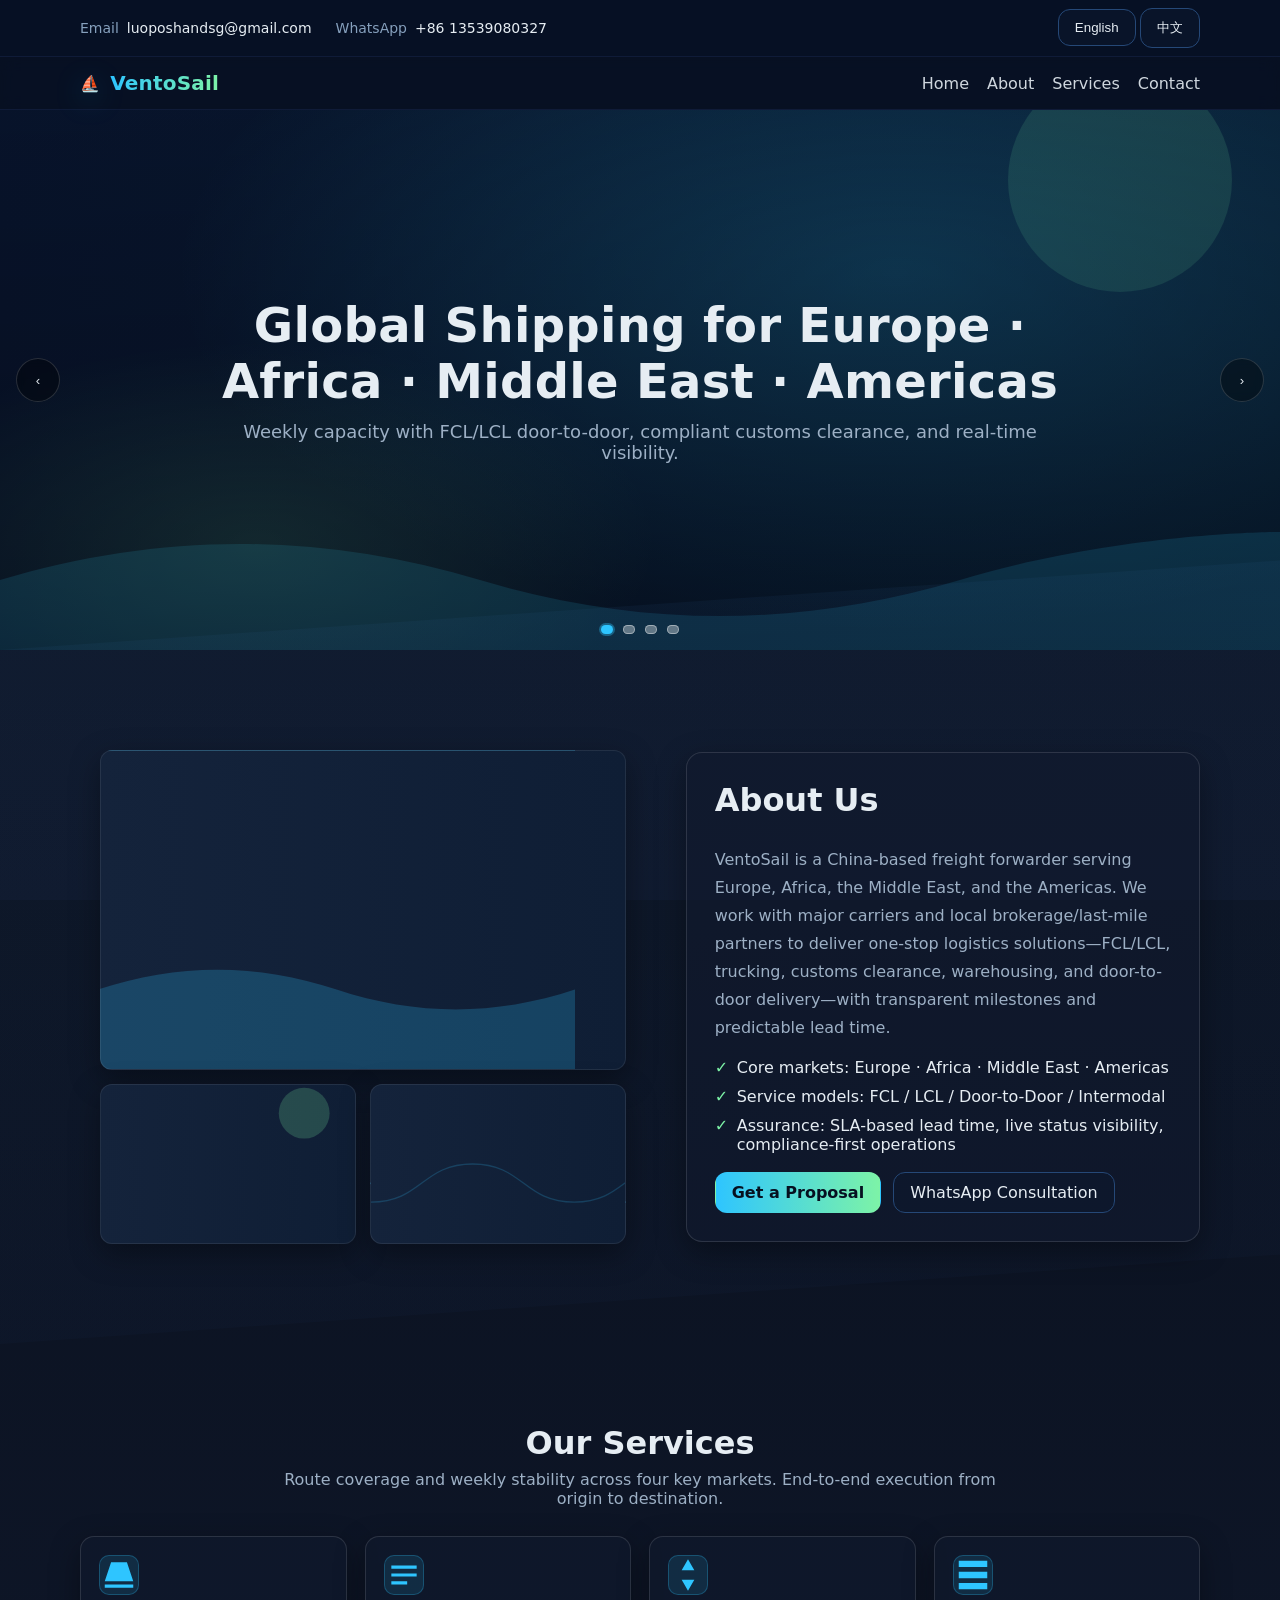
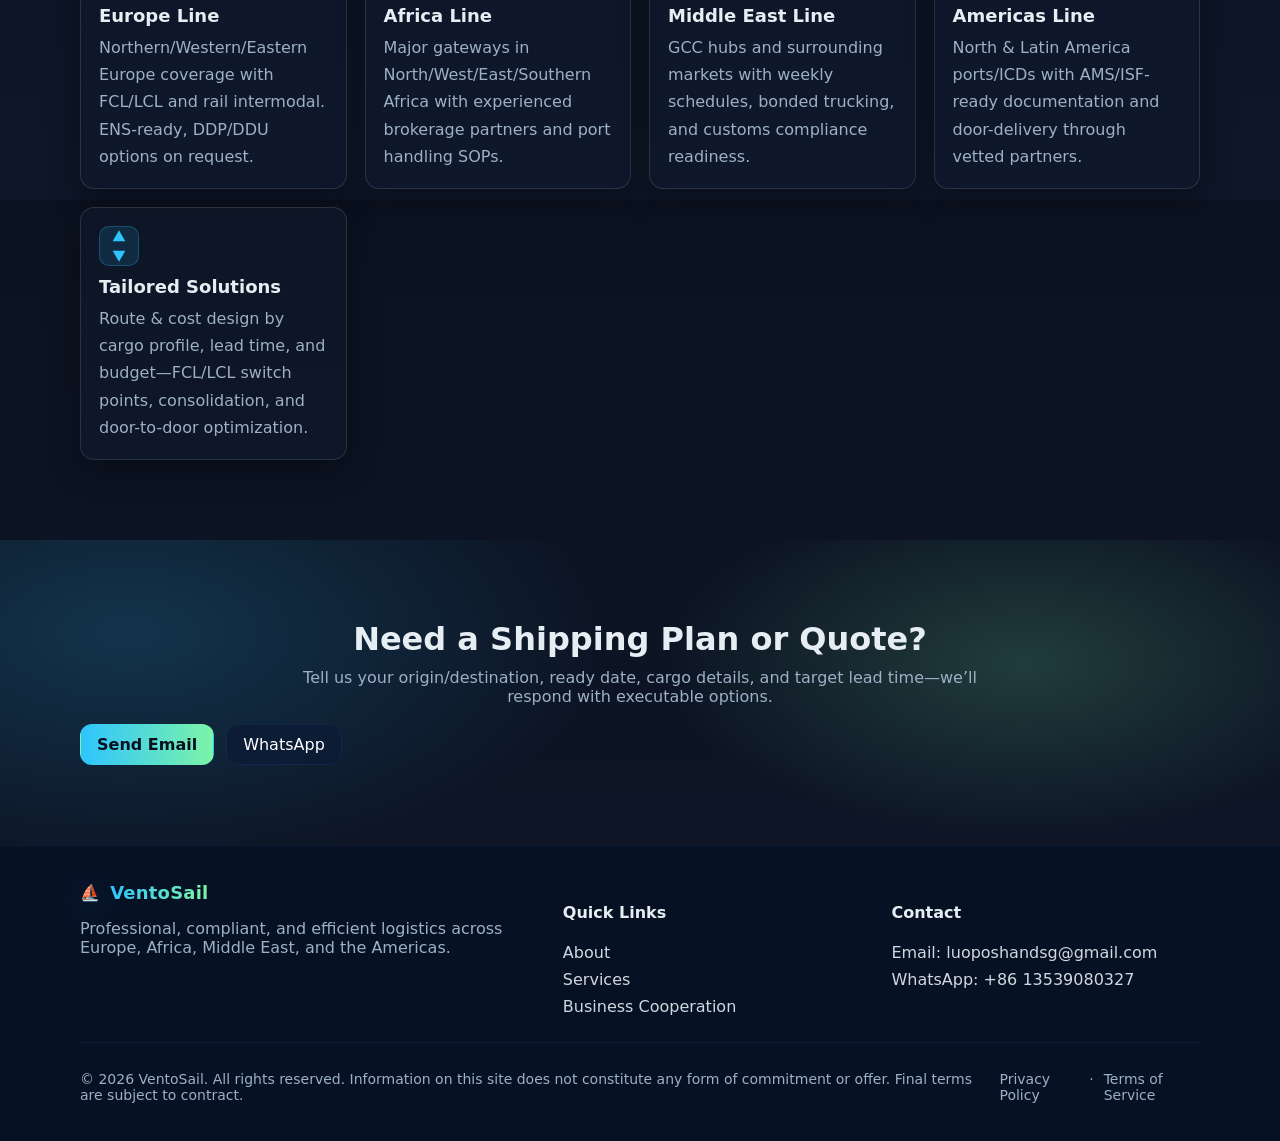
==== commit 786e8b4e: "update: optimized index.html for Europe/Africa/Middle East/Americas markets" ====
--- a/index.html
+++ b/index.html
@@ -3,24 +3,55 @@
 <head>
   <meta charset="utf-8" />
   <meta name="viewport" content="width=device-width, initial-scale=1" />
-  <title>VentoSail Global Shipping & Logistics | ventosail.com</title>
-  <meta name="description" content="VentoSail provides professional global shipping and logistics solutions across major trade lanes: Europe routes, weekly fixed services, Australia routes, and customized door-to-door transport." />
+
+  <title>VentoSail Global Shipping | Europe · Africa · Middle East · Americas</title>
+  <meta name="description" content="China-based freight forwarder for Europe, Africa, Middle East, and Americas. Weekly capacity, FCL/LCL door-to-door, trucking, customs clearance, and last-mile delivery with full-visibility tracking." />
+
+  <!-- SEO / Sharing -->
+  <link rel="canonical" href="https://ventosail.com/" />
+  <meta name="robots" content="index,follow,max-snippet:-1,max-image-preview:large,max-video-preview:-1" />
+  <meta name="theme-color" content="#0a2540" />
+  <meta name="format-detection" content="telephone=no" />
+
   <meta property="og:title" content="VentoSail Global Shipping" />
-  <meta property="og:description" content="Professional shipping solutions covering major global routes" />
+  <meta property="og:description" content="Coverage across Europe, Africa, Middle East, and the Americas. FCL/LCL door-to-door with compliant customs clearance." />
   <meta property="og:type" content="website" />
   <meta property="og:url" content="https://ventosail.com/" />
+  <meta property="og:site_name" content="VentoSail" />
+
   <meta name="twitter:card" content="summary_large_image" />
-  <meta name="twitter:title" content="VentoSail Global Shipping & Logistics" />
-  <meta name="twitter:description" content="Europe/Australia weekly services, FCL/LCL door-to-door, compliant customs clearance, full-visibility tracking." />
-  <link rel="canonical" href="https://ventosail.com/" />
+  <meta name="twitter:title" content="VentoSail Global Shipping" />
+  <meta name="twitter:description" content="Weekly capacity · FCL/LCL · Door-to-door · Customs clearance · Full visibility." />
+
+  <!-- hreflang via URL parameter -->
+  <link rel="alternate" href="https://ventosail.com/?lang=en" hreflang="en" />
+  <link rel="alternate" href="https://ventosail.com/?lang=zh" hreflang="zh-CN" />
+  <link rel="alternate" href="https://ventosail.com/" hreflang="x-default" />
+
   <link rel="icon" href="assets/img/favicon.svg" type="image/svg+xml" />
   <link rel="preload" href="assets/css/styles.css" as="style" />
   <link rel="stylesheet" href="assets/css/styles.css" />
 
-  <!-- Optional hreflang using URL parameters for language selection -->
-  <link rel="alternate" href="https://ventosail.com/?lang=en" hreflang="en" />
-  <link rel="alternate" href="https://ventosail.com/?lang=zh" hreflang="zh-CN" />
-  <link rel="alternate" href="https://ventosail.com/" hreflang="x-default" />
+  <!-- Organization JSON-LD -->
+  <script type="application/ld+json">
+  {
+    "@context":"https://schema.org",
+    "@type":"Organization",
+    "name":"VentoSail",
+    "url":"https://ventosail.com/",
+    "logo":"https://ventosail.com/assets/img/favicon.svg",
+    "contactPoint":[
+      {
+        "@type":"ContactPoint",
+        "contactType":"customer service",
+        "email":"luoposhandsg@gmail.com",
+        "telephone":"+86-13539080327",
+        "areaServed":["EU","AF","ME","AM"],
+        "availableLanguage":["en","zh-CN"]
+      }
+    ]
+  }
+  </script>
 </head>
 <body>
   <!-- Top contact bar -->
@@ -67,32 +98,26 @@
       <div class="slides">
         <div class="slide slide-1">
           <div class="slide-content">
-            <h1 data-i18n="hero.s1.title">Global Shipping · Efficient & Reliable</h1>
-            <p data-i18n="hero.s1.desc">Covering Europe, Australia, and major international routes with end-to-end logistics solutions.</p>
+            <h1 data-i18n="hero.s1.title">Global Shipping for Europe · Africa · Middle East · Americas</h1>
+            <p data-i18n="hero.s1.desc">Weekly capacity with FCL/LCL door-to-door, compliant customs clearance, and real-time visibility.</p>
           </div>
         </div>
         <div class="slide slide-2">
           <div class="slide-content">
-            <h1 data-i18n="hero.s2.title">Weekly Fixed Services</h1>
-            <p data-i18n="hero.s2.desc">Clear schedules and stable capacity to keep your supply chain on beat.</p>
+            <h1 data-i18n="hero.s2.title">Stable Schedules · Predictable Lead Time</h1>
+            <p data-i18n="hero.s2.desc">Clear cut-offs, reliable space, and SLA-driven milestones for export & replenishment plans.</p>
           </div>
         </div>
         <div class="slide slide-3">
           <div class="slide-content">
-            <h1 data-i18n="hero.s3.title">Expert Team · Full Visibility</h1>
-            <p data-i18n="hero.s3.desc">From booking and customs to final delivery—real-time tracking across the journey.</p>
+            <h1 data-i18n="hero.s3.title">Compliance First · Risk Controlled</h1>
+            <p data-i18n="hero.s3.desc">ISF/ENS/AMS-ready operations and local brokerage partners across key destinations.</p>
           </div>
         </div>
         <div class="slide slide-4">
           <div class="slide-content">
-            <h1 data-i18n="hero.s4.title">Compliance & Safety First</h1>
-            <p data-i18n="hero.s4.desc">Aligned with international regulations to ensure cargo arrives securely.</p>
-          </div>
-        </div>
-        <div class="slide slide-5">
-          <div class="slide-content">
-            <h1 data-i18n="hero.s5.title">Tailored Solutions</h1>
-            <p data-i18n="hero.s5.desc">Optimized routing and cost planning based on cargo type, lead time, and budget.</p>
+            <h1 data-i18n="hero.s4.title">End-to-End Orchestration</h1>
+            <p data-i18n="hero.s4.desc">Booking, trucking, customs, warehousing, and last-mile—managed by a single accountable team.</p>
           </div>
         </div>
       </div>
@@ -116,18 +141,17 @@
       <div class="about-content glass">
         <h2 data-i18n="about.title">About Us</h2>
         <p data-i18n="about.lead">
-          VentoSail is a global shipping and integrated logistics provider based in China and serving worldwide. 
-          We partner with major carriers and overseas warehouse networks to offer one-stop solutions—booking, trucking, customs brokerage, 
-          clearance, and last-mile delivery—covering Europe, Australia, and other key trunk routes.
+          VentoSail is a China-based freight forwarder serving Europe, Africa, the Middle East, and the Americas. 
+          We work with major carriers and local brokerage/last-mile partners to deliver one-stop logistics solutions—FCL/LCL, trucking, customs clearance, warehousing, and door-to-door delivery—with transparent milestones and predictable lead time.
         </p>
         <ul class="ticks">
-          <li data-i18n="about.li1">Core routes: Europe, Australia, and cross-border eCommerce lanes</li>
-          <li data-i18n="about.li2">Service models: FCL / LCL / Door-to-door</li>
-          <li data-i18n="about.li3">Assurance: predictable lead time, live status visibility, compliance-first</li>
+          <li data-i18n="about.li1">Core markets: Europe · Africa · Middle East · Americas</li>
+          <li data-i18n="about.li2">Service models: FCL / LCL / Door-to-Door / Intermodal</li>
+          <li data-i18n="about.li3">Assurance: SLA-based lead time, live status visibility, compliance-first operations</li>
         </ul>
         <div class="cta-row">
-          <a class="btn primary" href="mailto:luoposhandsg@gmail.com" data-i18n="about.btnPrimary">Get a Proposal</a>
-          <a class="btn outline" target="_blank" rel="noopener" href="https://wa.me/8613539080327" data-i18n="about.btnSecondary">WhatsApp Consultation</a>
+          <a class="btn primary" href="mailto:luoposhandsg@gmail.com?subject=%5BVentoSail%5D%20Shipping%20Proposal" data-i18n="about.btnPrimary">Get a Proposal</a>
+          <a class="btn outline" target="_blank" rel="noopener" href="https://wa.me/8613539080327?text=Hello%20VentoSail%2C%20I%27d%20like%20to%20request%20a%20shipping%20quote." data-i18n="about.btnSecondary">WhatsApp Consultation</a>
         </div>
       </div>
     </div>
@@ -137,35 +161,47 @@
   <section id="services" class="services">
     <div class="container">
       <h2 data-i18n="services.title">Our Services</h2>
-      <p class="section-lead" data-i18n="services.lead">Focused on core routes and stable weekly capacity to deliver end-to-end service for importers and exporters.</p>
+      <p class="section-lead" data-i18n="services.lead">Route coverage and weekly stability across four key markets. End-to-end execution from origin to destination.</p>
+
       <div class="service-grid">
         <div class="service-card">
           <div class="icon" aria-hidden="true">
             <svg viewBox="0 0 24 24"><path d="M3 18h18v2H3v-2zm2-8h14l2 6H3l2-6zm2-6h10l2 6H5l2-6z" fill="currentColor"/></svg>
           </div>
-          <h3 data-i18n="services.europe.title">Europe Routes</h3>
-          <p data-i18n="services.europe.desc">Serving major ports across Northern, Western, and Eastern Europe with FCL/LCL and rail intermodal options.</p>
-        </div>
+          <h3 data-i18n="services.eu.title">Europe Line</h3>
+          <p data-i18n="services.eu.desc">Northern/Western/Eastern Europe coverage with FCL/LCL and rail intermodal. ENS-ready, DDP/DDU options on request.</p>
+        </div>
+
         <div class="service-card">
           <div class="icon" aria-hidden="true">
             <svg viewBox="0 0 24 24"><path d="M4 6h16v2H4V6zm0 5h16v2H4v-2zm0 5h10v2H4v-2z" fill="currentColor"/></svg>
           </div>
-          <h3 data-i18n="services.weekly.title">Weekly Fixed Services</h3>
-          <p data-i18n="services.weekly.desc">Stable capacity and fixed sailings—ideal for planned replenishment and production schedules.</p>
-        </div>
+          <h3 data-i18n="services.af.title">Africa Line</h3>
+          <p data-i18n="services.af.desc">Major gateways in North/West/East/Southern Africa with experienced brokerage partners and port handling SOPs.</p>
+        </div>
+
         <div class="service-card">
           <div class="icon" aria-hidden="true">
             <svg viewBox="0 0 24 24"><path d="M12 2l4 7H8l4-7zm0 20l-4-7h8l-4 7z" fill="currentColor"/></svg>
           </div>
-          <h3 data-i18n="services.au.title">Australia Routes</h3>
-          <p data-i18n="services.au.desc">Sydney, Melbourne, Brisbane, and more—experienced with compliant customs clearance and delivery.</p>
-        </div>
+          <h3 data-i18n="services.me.title">Middle East Line</h3>
+          <p data-i18n="services.me.desc">GCC hubs and surrounding markets with weekly schedules, bonded trucking, and customs compliance readiness.</p>
+        </div>
+
         <div class="service-card">
           <div class="icon" aria-hidden="true">
             <svg viewBox="0 0 24 24"><path d="M3 3h18v4H3V3zm0 7h18v4H3v-4zm0 7h18v4H3v-4z" fill="currentColor"/></svg>
           </div>
+          <h3 data-i18n="services.am.title">Americas Line</h3>
+          <p data-i18n="services.am.desc">North & Latin America ports/ICDs with AMS/ISF-ready documentation and door-delivery through vetted partners.</p>
+        </div>
+
+        <div class="service-card">
+          <div class="icon" aria-hidden="true">
+            <svg viewBox="0 0 24 24"><path d="M12 2l4 7H8l4-7zm0 20l-4-7h8l-4 7z" fill="currentColor"/></svg>
+          </div>
           <h3 data-i18n="services.custom.title">Tailored Solutions</h3>
-          <p data-i18n="services.custom.desc">Customized transport plans by cargo profile, lead time, and budget—optimizing end-to-end cost and experience.</p>
+          <p data-i18n="services.custom.desc">Route & cost design by cargo profile, lead time, and budget—FCL/LCL switch points, consolidation, and door-to-door optimization.</p>
         </div>
       </div>
     </div>
@@ -175,10 +211,10 @@
   <section id="contact" class="cta">
     <div class="container cta-inner">
       <h2 data-i18n="cta.title">Need a Shipping Plan or Quote?</h2>
-      <p data-i18n="cta.desc">Share your shipping schedule and destination port—we'll quickly offer the best options.</p>
+      <p data-i18n="cta.desc">Tell us your origin/destination, ready date, cargo details, and target lead time—we’ll respond with executable options.</p>
       <div class="cta-row">
-        <a class="btn primary" href="mailto:luoposhandsg@gmail.com?subject=%5BVentoSail%5D%20Cooperation%20Inquiry" data-i18n="cta.btnEmail">Send Email</a>
-        <a class="btn dark" target="_blank" rel="noopener" href="https://wa.me/8613539080327?text=Hello%20VentoSail%2C%20I%27d%20like%20to%20inquire%20about%20shipping." data-i18n="cta.btnWhatsApp">WhatsApp</a>
+        <a class="btn primary" href="mailto:luoposhandsg@gmail.com?subject=%5BVentoSail%5D%20Quote%20Request" data-i18n="cta.btnEmail">Send Email</a>
+        <a class="btn dark" target="_blank" rel="noopener" href="https://wa.me/8613539080327?text=Hi%20VentoSail%2C%20please%20help%20quote%20my%20shipment%20to%20EU%2FAfrica%2FME%2FAmericas." data-i18n="cta.btnWhatsApp">WhatsApp</a>
       </div>
     </div>
   </section>
@@ -191,7 +227,7 @@
           <span class="logo-mark" aria-hidden="true">⛵</span>
           <span class="brand-text">VentoSail</span>
         </div>
-        <p class="muted" data-i18n="footer.muted">Dedicated to delivering professional, compliant, and efficient shipping & logistics services worldwide.</p>
+        <p class="muted" data-i18n="footer.muted">Professional, compliant, and efficient logistics across Europe, Africa, Middle East, and the Americas.</p>
       </div>
       <div class="col">
         <h4 data-i18n="footer.quickLinks">Quick Links</h4>
@@ -240,42 +276,42 @@
           "nav.services": "Services",
           "nav.contact": "Contact",
 
-          "hero.s1.title": "Global Shipping · Efficient & Reliable",
-          "hero.s1.desc": "Covering Europe, Australia, and major international routes with end-to-end logistics solutions.",
-          "hero.s2.title": "Weekly Fixed Services",
-          "hero.s2.desc": "Clear schedules and stable capacity to keep your supply chain on beat.",
-          "hero.s3.title": "Expert Team · Full Visibility",
-          "hero.s3.desc": "From booking and customs to final delivery—real-time tracking across the journey.",
-          "hero.s4.title": "Compliance & Safety First",
-          "hero.s4.desc": "Aligned with international regulations to ensure cargo arrives securely.",
-          "hero.s5.title": "Tailored Solutions",
-          "hero.s5.desc": "Optimized routing and cost planning based on cargo type, lead time, and budget.",
+          "hero.s1.title": "Global Shipping for Europe · Africa · Middle East · Americas",
+          "hero.s1.desc": "Weekly capacity with FCL/LCL door-to-door, compliant customs clearance, and real-time visibility.",
+          "hero.s2.title": "Stable Schedules · Predictable Lead Time",
+          "hero.s2.desc": "Clear cut-offs, reliable space, and SLA-driven milestones for export & replenishment plans.",
+          "hero.s3.title": "Compliance First · Risk Controlled",
+          "hero.s3.desc": "ISF/ENS/AMS-ready operations and local brokerage partners across key destinations.",
+          "hero.s4.title": "End-to-End Orchestration",
+          "hero.s4.desc": "Booking, trucking, customs, warehousing, and last-mile—managed by a single accountable team.",
 
           "about.title": "About Us",
-          "about.lead": "VentoSail is a global shipping and integrated logistics provider based in China and serving worldwide. We partner with major carriers and overseas warehouse networks to offer one-stop solutions—booking, trucking, customs brokerage, clearance, and last-mile delivery—covering Europe, Australia, and other key trunk routes.",
-          "about.li1": "Core routes: Europe, Australia, and cross-border eCommerce lanes",
-          "about.li2": "Service models: FCL / LCL / Door-to-door",
-          "about.li3": "Assurance: predictable lead time, live status visibility, compliance-first",
+          "about.lead": "VentoSail is a China-based freight forwarder serving Europe, Africa, the Middle East, and the Americas. We work with major carriers and local brokerage/last-mile partners to deliver one-stop logistics solutions—FCL/LCL, trucking, customs clearance, warehousing, and door-to-door delivery—with transparent milestones and predictable lead time.",
+          "about.li1": "Core markets: Europe · Africa · Middle East · Americas",
+          "about.li2": "Service models: FCL / LCL / Door-to-Door / Intermodal",
+          "about.li3": "Assurance: SLA-based lead time, live status visibility, compliance-first operations",
           "about.btnPrimary": "Get a Proposal",
           "about.btnSecondary": "WhatsApp Consultation",
 
           "services.title": "Our Services",
-          "services.lead": "Focused on core routes and stable weekly capacity to deliver end-to-end service for importers and exporters.",
-          "services.europe.title": "Europe Routes",
-          "services.europe.desc": "Serving major ports across Northern, Western, and Eastern Europe with FCL/LCL and rail intermodal options.",
-          "services.weekly.title": "Weekly Fixed Services",
-          "services.weekly.desc": "Stable capacity and fixed sailings—ideal for planned replenishment and production schedules.",
-          "services.au.title": "Australia Routes",
-          "services.au.desc": "Sydney, Melbourne, Brisbane, and more—experienced with compliant customs clearance and delivery.",
+          "services.lead": "Route coverage and weekly stability across four key markets. End-to-end execution from origin to destination.",
+          "services.eu.title": "Europe Line",
+          "services.eu.desc": "Northern/Western/Eastern Europe coverage with FCL/LCL and rail intermodal. ENS-ready, DDP/DDU options on request.",
+          "services.af.title": "Africa Line",
+          "services.af.desc": "Major gateways in North/West/East/Southern Africa with experienced brokerage partners and port handling SOPs.",
+          "services.me.title": "Middle East Line",
+          "services.me.desc": "GCC hubs and surrounding markets with weekly schedules, bonded trucking, and customs compliance readiness.",
+          "services.am.title": "Americas Line",
+          "services.am.desc": "North & Latin America ports/ICDs with AMS/ISF-ready documentation and door-delivery through vetted partners.",
           "services.custom.title": "Tailored Solutions",
-          "services.custom.desc": "Customized transport plans by cargo profile, lead time, and budget—optimizing end-to-end cost and experience.",
+          "services.custom.desc": "Route & cost design by cargo profile, lead time, and budget—FCL/LCL switch points, consolidation, and door-to-door optimization.",
 
           "cta.title": "Need a Shipping Plan or Quote?",
-          "cta.desc": "Share your shipping schedule and destination port—we'll quickly offer the best options.",
+          "cta.desc": "Tell us your origin/destination, ready date, cargo details, and target lead time—we’ll respond with executable options.",
           "cta.btnEmail": "Send Email",
           "cta.btnWhatsApp": "WhatsApp",
 
-          "footer.muted": "Dedicated to delivering professional, compliant, and efficient shipping & logistics services worldwide.",
+          "footer.muted": "Professional, compliant, and efficient logistics across Europe, Africa, Middle East, and the Americas.",
           "footer.quickLinks": "Quick Links",
           "footer.linkAbout": "About",
           "footer.linkServices": "Services",
@@ -294,69 +330,66 @@
           "nav.services": "公司业务",
           "nav.contact": "联系",
 
-          "hero.s1.title": "全球航运 · 高效稳定",
-          "hero.s1.desc": "覆盖欧洲、澳洲与主要国际航线，提供端到端物流解决方案。",
-          "hero.s2.title": "每周固定航线",
-          "hero.s2.desc": "班期明确、仓位稳定，保障您的供应链节奏。",
-          "hero.s3.title": "专业团队 · 全程可视",
-          "hero.s3.desc": "从订舱、报关到派送，全流程实时跟踪与服务。",
-          "hero.s4.title": "合规安全 · 风险可控",
-          "hero.s4.desc": "严格遵循国际合规标准，确保货物安全抵达。",
-          "hero.s5.title": "定制方案 · 灵活高效",
-          "hero.s5.desc": "根据行业与货型定制最优运输与成本方案。",
+          "hero.s1.title": "全球航运：欧洲 · 非洲 · 中东 · 美洲",
+          "hero.s1.desc": "每周稳定舱位，FCL/LCL 门到门，合规清关与全程可视跟踪。",
+          "hero.s2.title": "班期稳定 · 时效可控",
+          "hero.s2.desc": "明确截关与里程碑，仓位可靠，支持计划性补货与生产节奏。",
+          "hero.s3.title": "合规优先 · 风险可控",
+          "hero.s3.desc": "支持 ISF/ENS/AMS 等合规操作，覆盖主要目的港清关与派送伙伴网络。",
+          "hero.s4.title": "端到端协同",
+          "hero.s4.desc": "订舱、拖车、报关、仓储到末端派送，全链路由同一团队负责。",
 
           "about.title": "公司信息",
-          "about.lead": "VentoSail 是一家专注于全球航运与综合物流的服务商，立足中国，面向世界。我们与多家船公司与海外仓网络紧密合作，提供覆盖欧洲、澳洲及主要国际干线的订舱、拖车、报关、清关、派送等一体化解决方案。",
-          "about.li1": "主航线：欧洲航线、澳洲航线、跨境电商专线",
-          "about.li2": "服务模式：整箱 FCL / 拼箱 LCL / 门到门",
-          "about.li3": "保障体系：时效可控、状态可视、合规先行",
+          "about.lead": "VentoSail 立足中国，服务欧洲、非洲、中东与美洲市场。我们携手船公司与当地清关/末端伙伴，提供一站式解决方案——FCL/LCL、拖车、清关、仓储与门到门派送，里程碑透明、时效可预期。",
+          "about.li1": "核心市场：欧洲 · 非洲 · 中东 · 美洲",
+          "about.li2": "服务模式：FCL / LCL / 门到门 / 多式联运",
+          "about.li3": "保障体系：SLA 时效、状态可视、合规先行",
           "about.btnPrimary": "获取方案",
           "about.btnSecondary": "WhatsApp 咨询",
 
           "services.title": "公司业务",
-          "services.lead": "聚焦核心航线与稳定班期，为进出口企业提供端到端服务。",
-          "services.europe.title": "欧洲航线",
-          "services.europe.desc": "覆盖北欧、西欧、东欧主要港口，支持整箱/拼箱与铁路多式联运。",
-          "services.weekly.title": "每周航线",
-          "services.weekly.desc": "固定班期、仓位稳定，适配计划性强的补货与生产安排。",
-          "services.au.title": "澳洲航线",
-          "services.au.desc": "覆盖悉尼、墨尔本、布里斯班等主要港口，清关合规经验丰富。",
-          "services.custom.title": "定制解决方案",
-          "services.custom.desc": "根据货型、时效与预算定制运输方案，优化全链路成本与体验。",
+          "services.lead": "四大核心市场的航线覆盖与每周稳定班期，端到端执行。",
+          "services.eu.title": "欧洲航线",
+          "services.eu.desc": "覆盖北/西/东欧主要港口与内陆点，支持 FCL/LCL 与铁路联运，ENS 合规，提供 DDP/DDU 方案。",
+          "services.af.title": "非洲航线",
+          "services.af.desc": "北/西/东/南部非洲枢纽港口，成熟清关伙伴与码头操作 SOP。",
+          "services.me.title": "中东航线",
+          "services.me.desc": "覆盖 GCC 及周边市场，每周班期，保税卡车与合规文件准备。",
+          "services.am.title": "美洲航线",
+          "services.am.desc": "北美与拉美港口/内陆点，AMS/ISF 合规，联动末端团队完成送达。",
+          "services.custom.title": "定制方案",
+          "services.custom.desc": "基于货型、预算与时效设计路线与成本结构，FCL/LCL 临界点、拼箱合并与门到门优化。",
 
           "cta.title": "需要航运方案或报价？",
-          "cta.desc": "我们将根据您的出货计划与目的港，快速提供最优选项。",
+          "cta.desc": "请告知起运/目的地、备货时间、货物信息与目标时效，我们将给出可执行选项。",
           "cta.btnEmail": "发送邮件",
           "cta.btnWhatsApp": "WhatsApp",
 
-          "footer.muted": "致力于为全球客户提供专业、合规与高效的航运与物流服务。",
+          "footer.muted": "为欧洲、非洲、中东与美洲提供专业、合规与高效的物流服务。",
           "footer.quickLinks": "快速链接",
           "footer.linkAbout": "公司信息",
           "footer.linkServices": "公司业务",
           "footer.linkBiz": "商务合作",
           "footer.contact": "联系",
-          "footer.disclaimer": "本网站所载信息不构成任何形式的承诺或要约，具体以合同为准。",
+          "footer.disclaimer": "本网站信息不构成任何承诺或要约，具体以合同为准。",
           "footer.privacy": "隐私政策",
           "footer.terms": "服务条款"
         }
       };
 
       const $ = (sel, ctx=document) => Array.from(ctx.querySelectorAll(sel));
+
       const apply = (lang) => {
         const pack = dict[lang] || dict.en;
         $("[data-i18n]").forEach(el => {
           const key = el.getAttribute("data-i18n");
           if (pack[key]) el.textContent = pack[key];
         });
-        // Update html lang attribute for accessibility/SEO hint
         document.documentElement.setAttribute("lang", lang === "zh" ? "zh-CN" : "en");
-        // Toggle pressed state
         $(".lang-switch [data-lang]").forEach(btn => {
           btn.setAttribute("aria-pressed", btn.dataset.lang === lang ? "true" : "false");
         });
-        // Persist choice
         try { localStorage.setItem("vs_lang", lang); } catch(e) {}
-        // Maintain URL param for sharing
         const url = new URL(window.location.href);
         url.searchParams.set("lang", lang);
         window.history.replaceState({}, "", url);
@@ -374,7 +407,6 @@
         $(".lang-switch [data-lang]").forEach(btn => {
           btn.addEventListener("click", () => apply(btn.dataset.lang));
         });
-        // Year auto-fill
         const y = document.getElementById("year");
         if (y) y.textContent = new Date().getFullYear();
       });
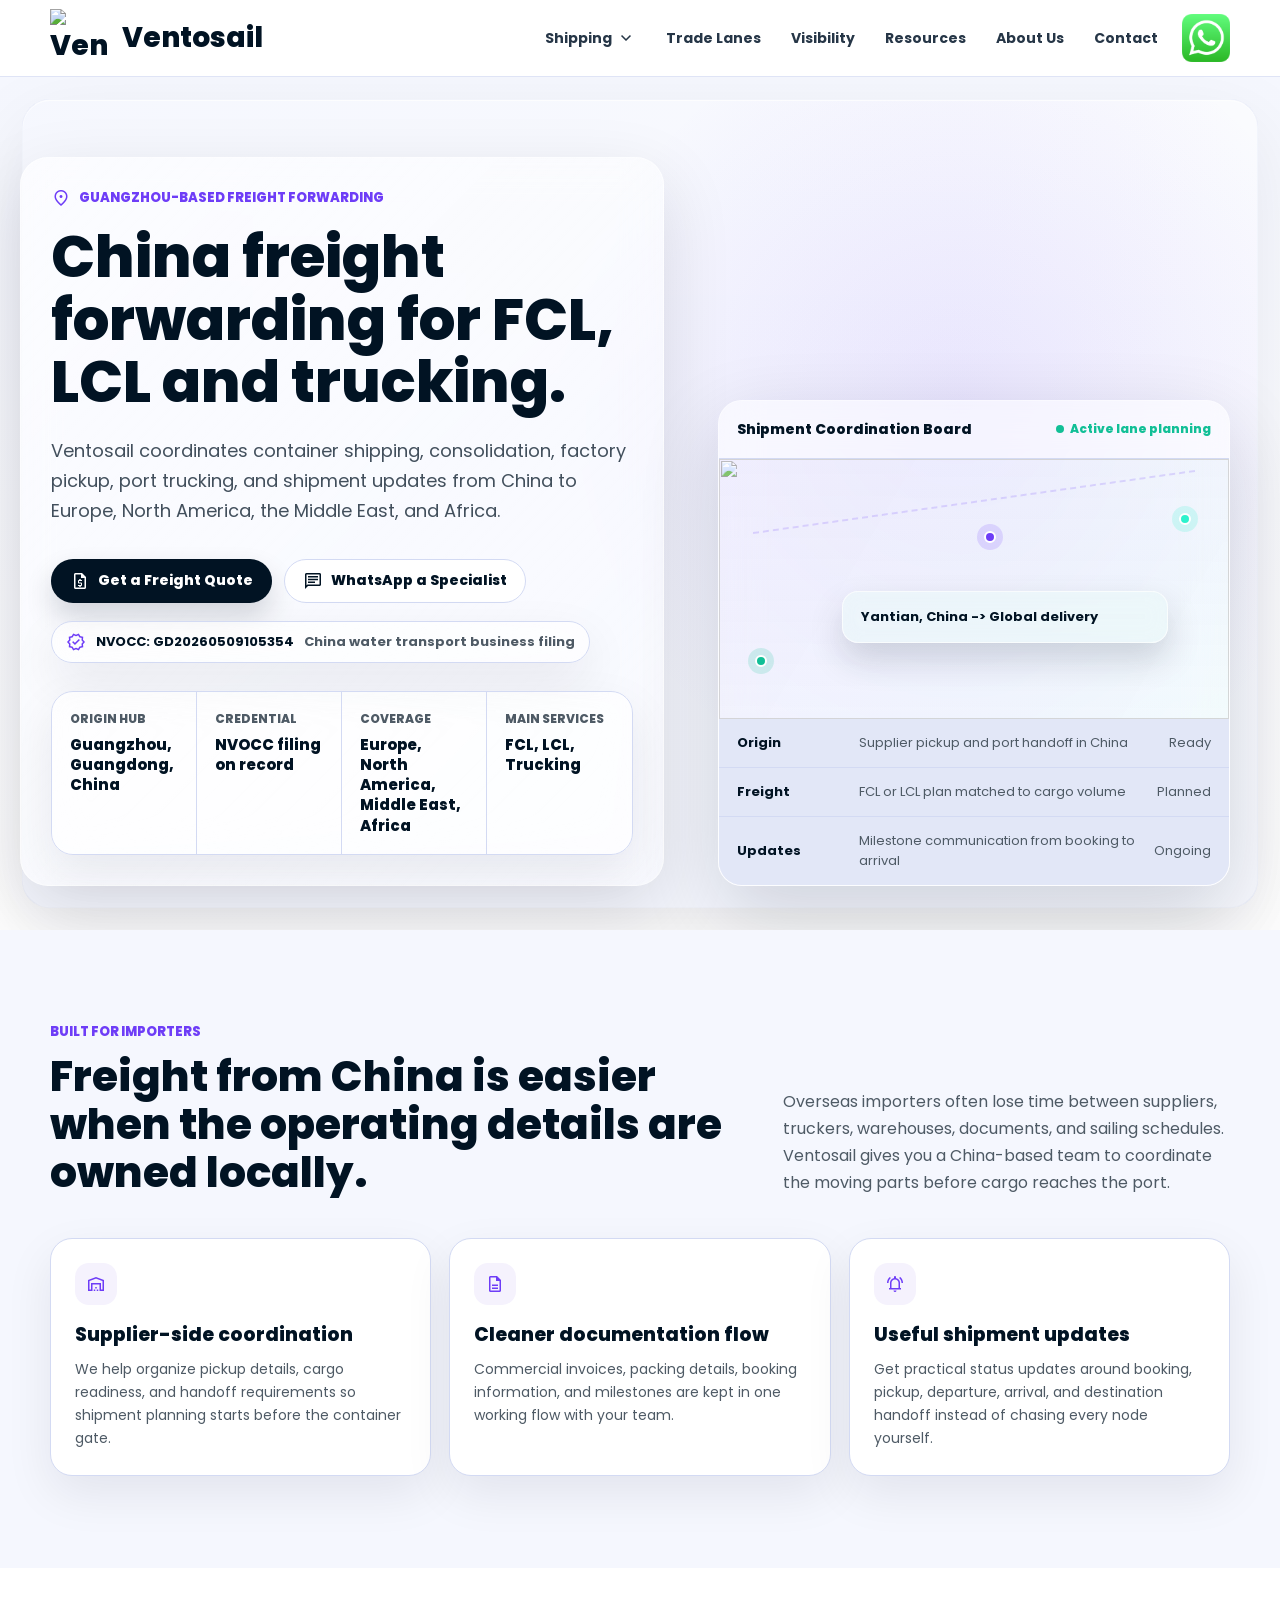
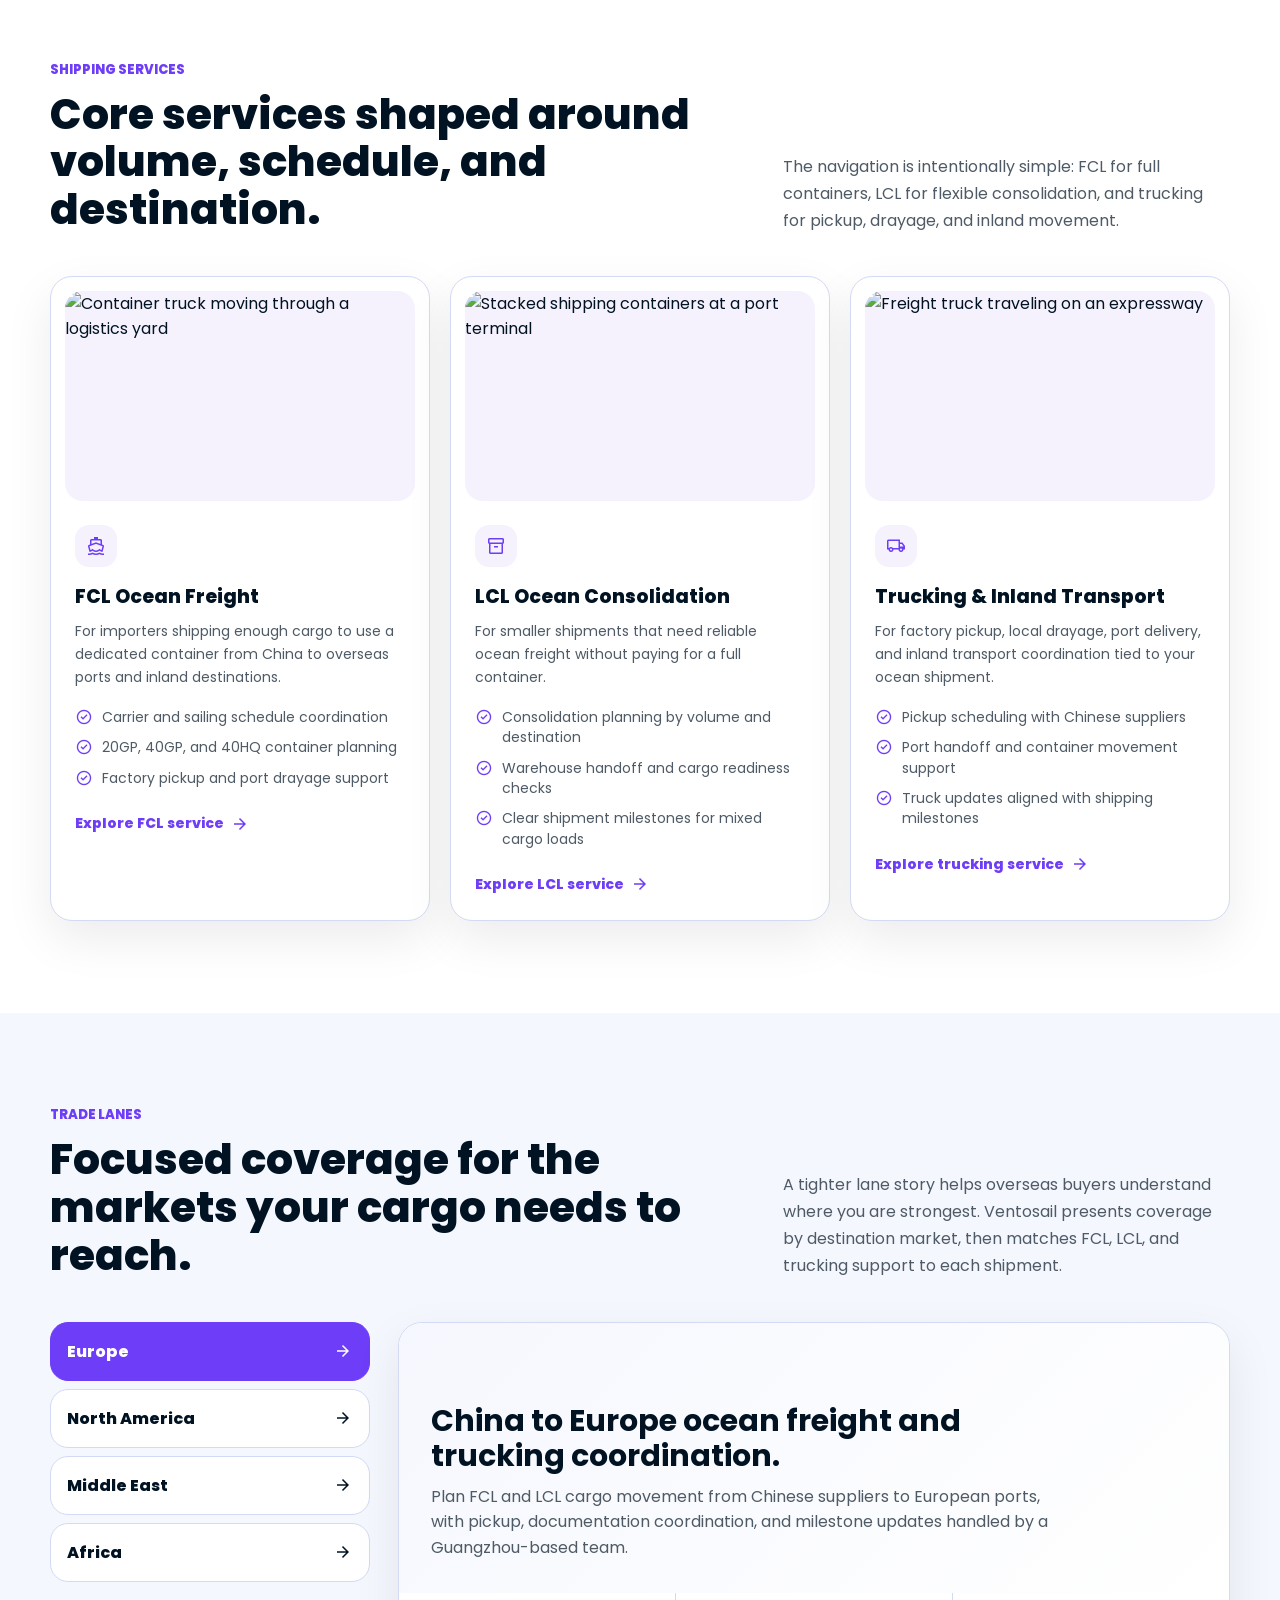
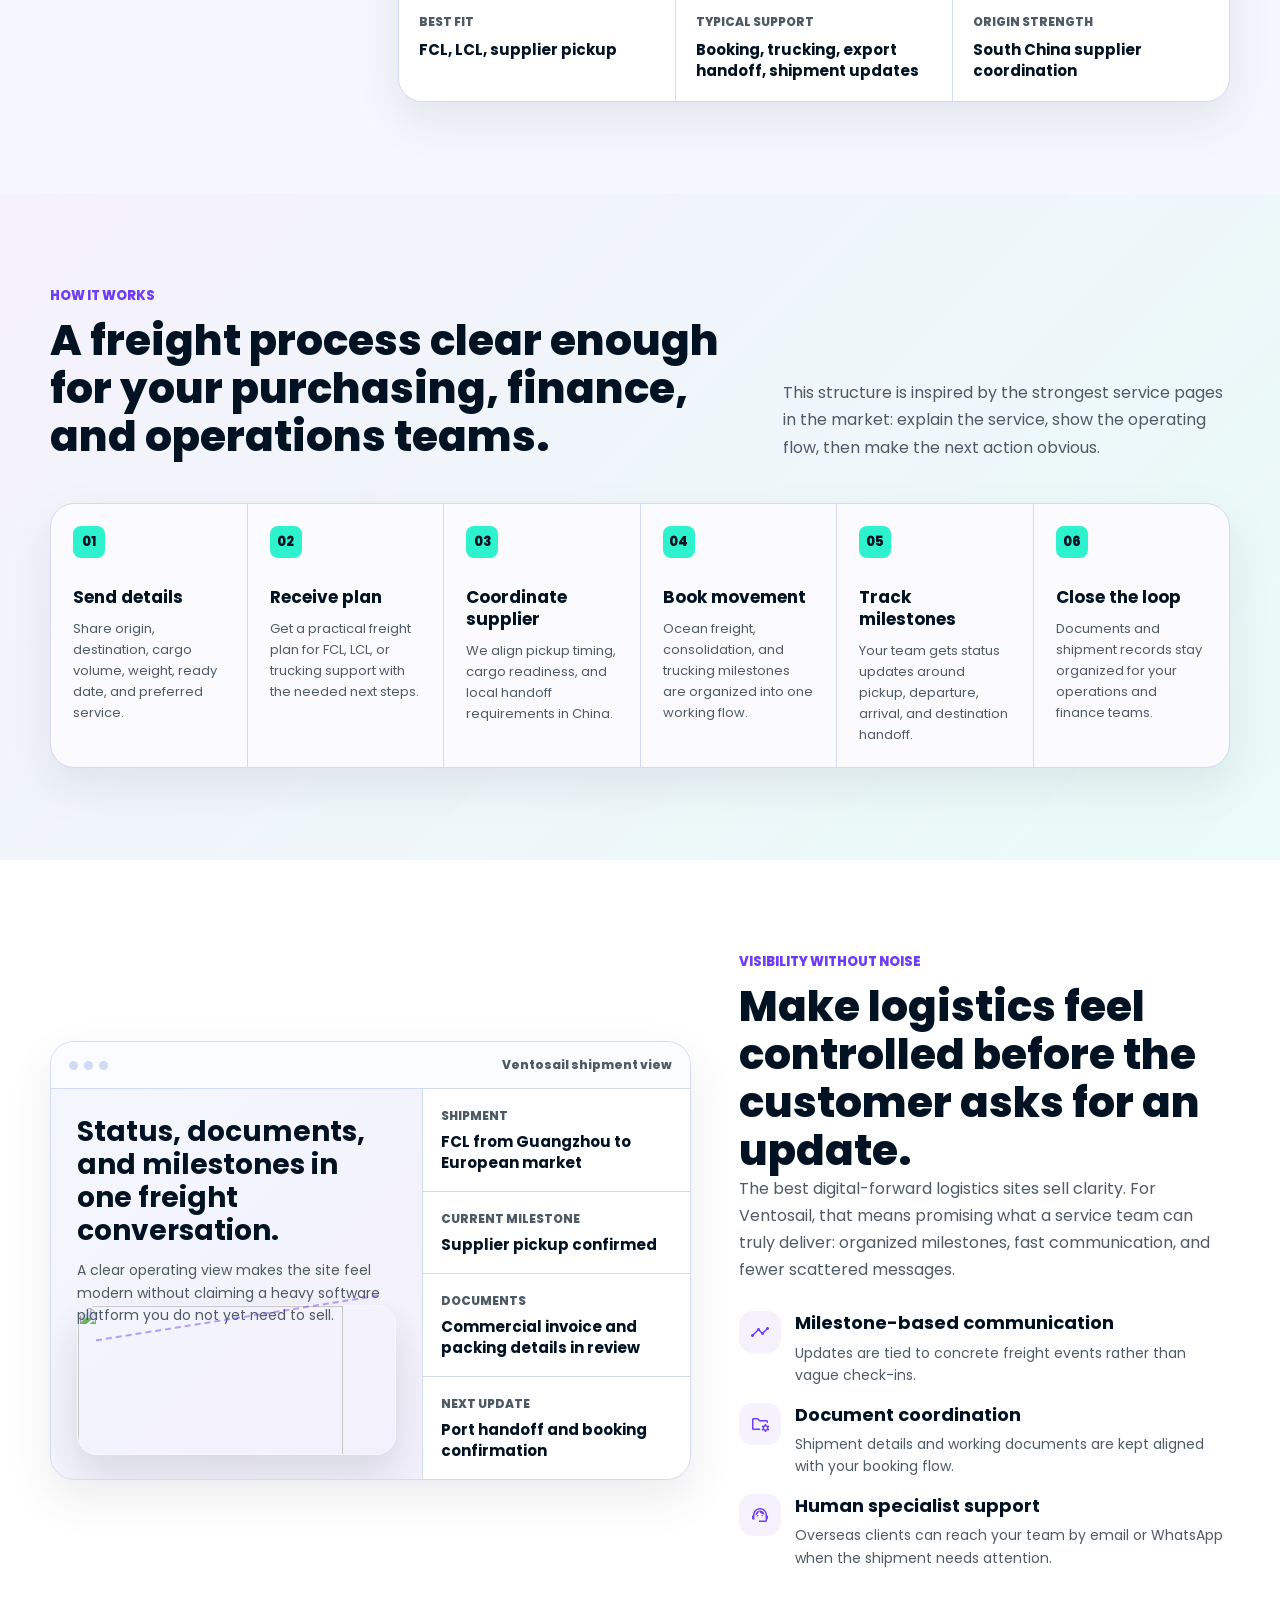
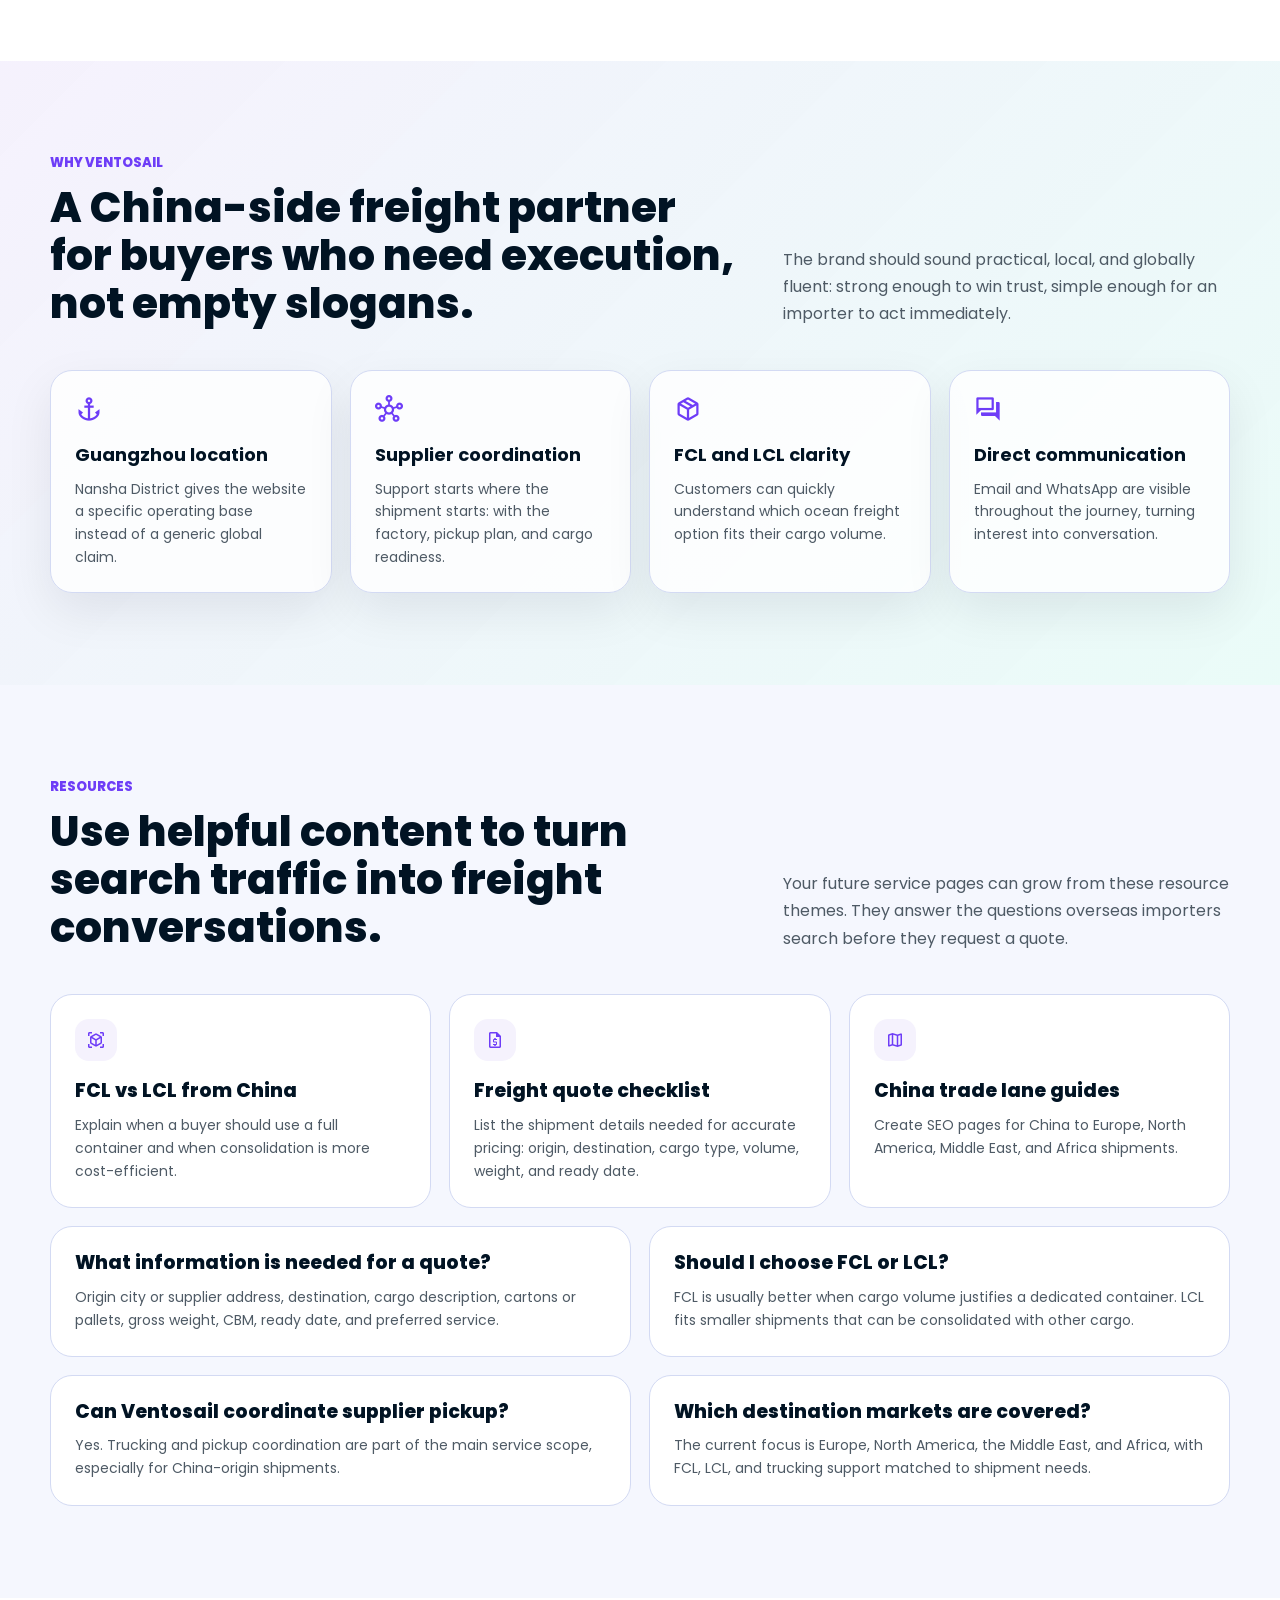
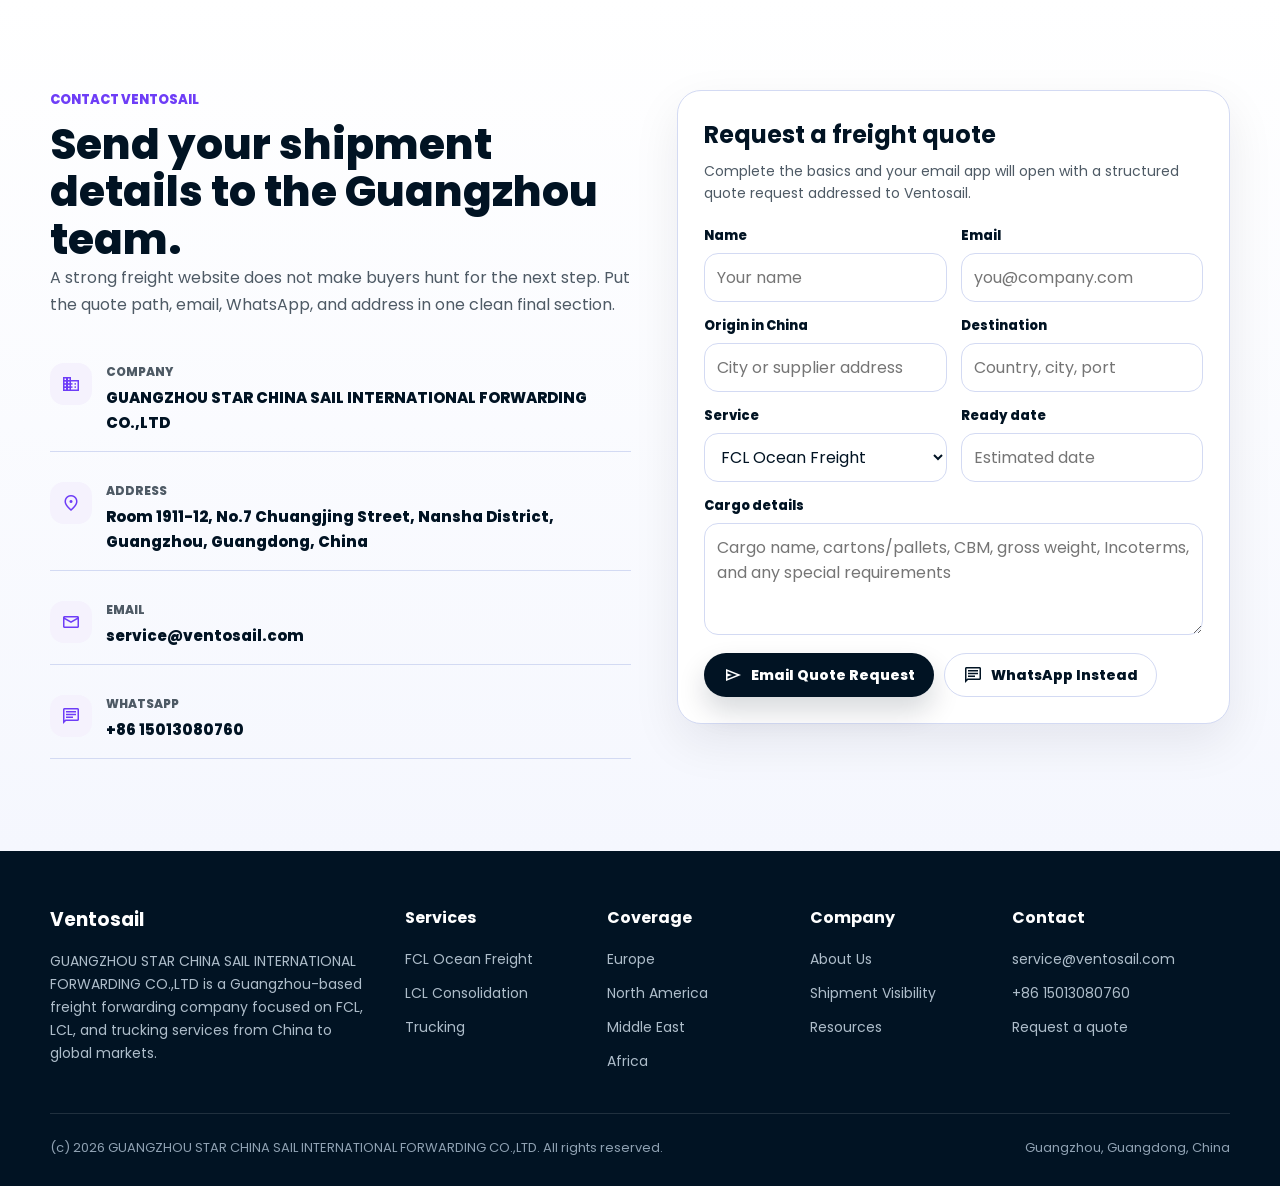
==== commit fa81e6dc: "Initial Ventosail static website" ====
--- a/index.html
+++ b/index.html
@@ -1,418 +1,2426 @@
-<!DOCTYPE html>
+<!doctype html>
 <html lang="en">
 <head>
-  <meta charset="utf-8" />
-  <meta name="viewport" content="width=device-width, initial-scale=1" />
-
-  <title>VentoSail Global Shipping | Europe · Africa · Middle East · Americas</title>
-  <meta name="description" content="China-based freight forwarder for Europe, Africa, Middle East, and Americas. Weekly capacity, FCL/LCL door-to-door, trucking, customs clearance, and last-mile delivery with full-visibility tracking." />
-
-  <!-- SEO / Sharing -->
-  <link rel="canonical" href="https://ventosail.com/" />
-  <meta name="robots" content="index,follow,max-snippet:-1,max-image-preview:large,max-video-preview:-1" />
-  <meta name="theme-color" content="#0a2540" />
-  <meta name="format-detection" content="telephone=no" />
-
-  <meta property="og:title" content="VentoSail Global Shipping" />
-  <meta property="og:description" content="Coverage across Europe, Africa, Middle East, and the Americas. FCL/LCL door-to-door with compliant customs clearance." />
-  <meta property="og:type" content="website" />
-  <meta property="og:url" content="https://ventosail.com/" />
-  <meta property="og:site_name" content="VentoSail" />
-
-  <meta name="twitter:card" content="summary_large_image" />
-  <meta name="twitter:title" content="VentoSail Global Shipping" />
-  <meta name="twitter:description" content="Weekly capacity · FCL/LCL · Door-to-door · Customs clearance · Full visibility." />
-
-  <!-- hreflang via URL parameter -->
-  <link rel="alternate" href="https://ventosail.com/?lang=en" hreflang="en" />
-  <link rel="alternate" href="https://ventosail.com/?lang=zh" hreflang="zh-CN" />
-  <link rel="alternate" href="https://ventosail.com/" hreflang="x-default" />
-
-  <link rel="icon" href="assets/img/favicon.svg" type="image/svg+xml" />
-  <link rel="preload" href="assets/css/styles.css" as="style" />
-  <link rel="stylesheet" href="assets/css/styles.css" />
-
-  <!-- Organization JSON-LD -->
-  <script type="application/ld+json">
-  {
-    "@context":"https://schema.org",
-    "@type":"Organization",
-    "name":"VentoSail",
-    "url":"https://ventosail.com/",
-    "logo":"https://ventosail.com/assets/img/favicon.svg",
-    "contactPoint":[
-      {
-        "@type":"ContactPoint",
-        "contactType":"customer service",
-        "email":"luoposhandsg@gmail.com",
-        "telephone":"+86-13539080327",
-        "areaServed":["EU","AF","ME","AM"],
-        "availableLanguage":["en","zh-CN"]
-      }
-    ]
-  }
-  </script>
+  <meta charset="utf-8">
+  <meta name="viewport" content="width=device-width, initial-scale=1">
+  <title>Ventosail | China Freight Forwarder for FCL, LCL &amp; Trucking</title>
+  <meta name="description" content="Ventosail is a Guangzhou-based freight forwarding partner for FCL ocean freight, LCL consolidation, and trucking from China to Europe, North America, the Middle East, and Africa.">
+  <link rel="preconnect" href="https://fonts.googleapis.com">
+  <link rel="preconnect" href="https://fonts.gstatic.com" crossorigin>
+  <link href="https://fonts.googleapis.com/css2?family=Poppins:wght@400;500;600;700;800&amp;display=swap" rel="stylesheet">
+  <link href="https://fonts.googleapis.com/css2?family=Material+Symbols+Outlined:wght,FILL@300..700,0..1&amp;display=swap" rel="stylesheet">
+  <link rel="preload" as="image" href="https://pub-babc182f2c764ccd9c4c56feaefbe9c4.r2.dev/2026/05/3b878e40ede35ea0e991655cf5431706.jpeg">
+  <style>
+    :root {
+      --ink: #011323;
+      --navy: #011323;
+      --purple: #6e3df7;
+      --purple-2: #8256ff;
+      --mint: #11bf96;
+      --aqua: #2df2cd;
+      --peach: #ffe1d4;
+      --mist: #f5f7fe;
+      --soft: #fbfcff;
+      --lavender: #f5f2fd;
+      --line: #d3daf3;
+      --muted: #4e5a65;
+      --white: #ffffff;
+      --shadow: 0 18px 48px rgba(1, 19, 35, 0.08);
+      --shadow-soft: 0 12px 28px rgba(110, 61, 247, 0.11);
+    }
+
+    * {
+      box-sizing: border-box;
+    }
+
+    html {
+      scroll-behavior: smooth;
+    }
+
+    body {
+      margin: 0;
+      font-family: "Poppins", Arial, sans-serif;
+      color: var(--ink);
+      background: var(--white);
+      letter-spacing: 0;
+      overflow-x: hidden;
+    }
+
+    img {
+      display: block;
+      max-width: 100%;
+    }
+
+    a {
+      color: inherit;
+      text-decoration: none;
+    }
+
+    button,
+    input,
+    textarea,
+    select {
+      font: inherit;
+    }
+
+    .material-symbols-outlined {
+      font-size: 20px;
+      line-height: 1;
+      vertical-align: middle;
+    }
+
+    .container {
+      width: min(1180px, calc(100% - 48px));
+      margin: 0 auto;
+    }
+
+    .site-header {
+      position: sticky;
+      top: 0;
+      z-index: 50;
+      background: rgba(255, 255, 255, 0.96);
+      backdrop-filter: blur(18px);
+      border-bottom: 1px solid rgba(211, 218, 243, 0.72);
+    }
+
+    .nav-shell {
+      min-height: 76px;
+      display: flex;
+      align-items: center;
+      justify-content: space-between;
+      gap: 24px;
+    }
+
+    .brand {
+      display: inline-flex;
+      align-items: center;
+      gap: 14px;
+      font-weight: 800;
+      font-size: 28px;
+      color: var(--ink);
+    }
+
+    .brand-mark {
+      width: 58px;
+      height: 58px;
+      display: inline-flex;
+      align-items: center;
+      justify-content: center;
+      overflow: hidden;
+    }
+
+    .brand-mark img {
+      width: 100%;
+      height: 100%;
+      object-fit: contain;
+    }
+
+    .desktop-nav {
+      display: flex;
+      align-items: center;
+      justify-content: flex-end;
+      gap: 30px;
+      flex: 1;
+    }
+
+    .nav-link,
+    .nav-menu-button {
+      display: inline-flex;
+      align-items: center;
+      gap: 4px;
+      color: #263647;
+      font-size: 14px;
+      font-weight: 700;
+      background: transparent;
+      border: 0;
+      padding: 8px 0;
+      cursor: pointer;
+    }
+
+    .nav-link:hover,
+    .nav-menu-button:hover,
+    .nav-link:focus-visible,
+    .nav-menu-button:focus-visible {
+      color: var(--purple);
+      outline: 0;
+    }
+
+    .nav-menu {
+      position: relative;
+    }
+
+    .mega-menu {
+      position: absolute;
+      top: 44px;
+      left: -18px;
+      width: 660px;
+      padding: 18px;
+      border: 1px solid var(--line);
+      border-radius: 8px;
+      background: var(--white);
+      box-shadow: var(--shadow);
+      display: grid;
+      grid-template-columns: 1.2fr 1fr;
+      gap: 18px;
+      opacity: 0;
+      transform: translateY(8px);
+      visibility: hidden;
+      transition: opacity 180ms ease, transform 180ms ease, visibility 180ms ease;
+    }
+
+    .nav-menu:hover .mega-menu,
+    .nav-menu:focus-within .mega-menu {
+      opacity: 1;
+      transform: translateY(0);
+      visibility: visible;
+    }
+
+    .mega-column {
+      display: grid;
+      gap: 8px;
+    }
+
+    .mega-eyebrow {
+      color: var(--muted);
+      font-size: 12px;
+      font-weight: 800;
+      text-transform: uppercase;
+    }
+
+    .mega-item {
+      display: grid;
+      grid-template-columns: 36px 1fr;
+      gap: 10px;
+      align-items: start;
+      padding: 11px;
+      border-radius: 8px;
+      border: 1px solid transparent;
+    }
+
+    .mega-item:hover {
+      background: var(--soft);
+      border-color: var(--line);
+    }
+
+    .mega-icon {
+      width: 36px;
+      height: 36px;
+      display: grid;
+      place-items: center;
+      border-radius: 8px;
+      color: var(--purple);
+      background: var(--lavender);
+    }
+
+    .mega-title {
+      display: block;
+      font-size: 14px;
+      font-weight: 800;
+      color: var(--ink);
+    }
+
+    .mega-copy {
+      display: block;
+      margin-top: 3px;
+      font-size: 12px;
+      line-height: 1.45;
+      color: var(--muted);
+    }
+
+    .nav-actions {
+      display: flex;
+      align-items: center;
+      gap: 10px;
+    }
+
+    .btn {
+      display: inline-flex;
+      align-items: center;
+      justify-content: center;
+      gap: 8px;
+      min-height: 44px;
+      padding: 0 18px;
+      border: 1px solid transparent;
+      border-radius: 999px;
+      font-size: 14px;
+      font-weight: 800;
+      cursor: pointer;
+      transition: transform 160ms ease, background 160ms ease, border-color 160ms ease, color 160ms ease;
+    }
+
+    .btn:hover {
+      transform: translateY(-1px);
+    }
+
+    .btn-primary {
+      background: var(--navy);
+      color: var(--white);
+      box-shadow: 0 14px 28px rgba(1, 19, 35, 0.16);
+    }
+
+    .btn-primary:hover {
+      background: var(--purple);
+    }
+
+    .btn-secondary {
+      border-color: var(--line);
+      color: var(--ink);
+      background: var(--white);
+    }
+
+    .btn-secondary:hover {
+      border-color: var(--purple);
+      color: var(--purple);
+      background: var(--lavender);
+    }
+
+    .btn-outline {
+      border-color: var(--line);
+      color: var(--ink);
+      background: var(--white);
+    }
+
+    .btn-outline:hover {
+      border-color: var(--purple);
+      color: var(--purple);
+    }
+
+    .whatsapp-nav-button {
+      display: inline-grid;
+      place-items: center;
+      width: 48px;
+      height: 48px;
+      flex: 0 0 48px;
+      border: 0;
+      border-radius: 0;
+      background: transparent;
+      box-shadow: none;
+      transition: transform 160ms ease, filter 160ms ease;
+    }
+
+    .whatsapp-nav-button:hover {
+      transform: translateY(-1px);
+      filter: drop-shadow(0 10px 18px rgba(37, 211, 102, 0.22));
+    }
+
+    .whatsapp-nav-button:focus-visible {
+      outline: 3px solid rgba(37, 211, 102, 0.24);
+      outline-offset: 3px;
+    }
+
+    .whatsapp-nav-button img {
+      width: 48px;
+      height: 48px;
+      object-fit: contain;
+      display: block;
+    }
+
+    .mobile-toggle {
+      display: none;
+      width: 44px;
+      height: 44px;
+      border: 1px solid var(--line);
+      border-radius: 8px;
+      background: var(--white);
+      color: var(--ink);
+    }
+
+    .mobile-panel {
+      display: none;
+      border-top: 1px solid var(--line);
+      background: var(--white);
+    }
+
+    .mobile-panel.open {
+      display: block;
+    }
+
+    .mobile-panel .container {
+      padding: 12px 0 20px;
+      display: grid;
+      gap: 6px;
+    }
+
+    .mobile-panel a {
+      padding: 12px 0;
+      font-size: 15px;
+      font-weight: 700;
+      border-bottom: 1px solid var(--line);
+    }
+
+    .hero {
+      position: relative;
+      min-height: 720px;
+      color: var(--ink);
+      overflow: hidden;
+      background: linear-gradient(180deg, #f5f7fe 0%, #ffffff 100%);
+    }
+
+    .hero::before {
+      content: "";
+      position: absolute;
+      inset: 22px;
+      border-radius: 28px;
+      border: 1px solid rgba(255, 255, 255, 0.64);
+      box-shadow: inset 0 1px 0 rgba(255, 255, 255, 0.72);
+      pointer-events: none;
+      z-index: 1;
+    }
+
+    .hero-carousel {
+      position: absolute;
+      inset: 22px;
+      z-index: 0;
+      overflow: hidden;
+      border: 1px solid rgba(211, 218, 243, 0.72);
+      border-radius: 28px;
+      background: var(--mist);
+      box-shadow: 0 26px 80px rgba(1, 19, 35, 0.08);
+    }
+
+    .hero-carousel::after {
+      content: "";
+      position: absolute;
+      inset: 0;
+      z-index: 2;
+      background:
+        radial-gradient(circle at 76% 38%, rgba(110, 61, 247, 0.10), transparent 38%),
+        linear-gradient(90deg, rgba(245, 247, 254, 0.82) 0%, rgba(245, 247, 254, 0.60) 43%, rgba(245, 247, 254, 0.34) 76%, rgba(255, 255, 255, 0.22) 100%),
+        linear-gradient(180deg, rgba(255, 255, 255, 0.44) 0%, rgba(255, 255, 255, 0.08) 46%, rgba(245, 247, 254, 0.58) 100%);
+      pointer-events: none;
+    }
+
+    .hero-slide {
+      position: absolute;
+      inset: 0;
+      width: 100%;
+      height: 100%;
+      object-fit: cover;
+      opacity: 0;
+      transform: scale(1.04);
+      animation: heroSlideFade 36s infinite;
+    }
+
+    .hero-slide:nth-child(2) {
+      animation-delay: 12s;
+    }
+
+    .hero-slide:nth-child(3) {
+      animation-delay: 24s;
+    }
+
+    @keyframes heroSlideFade {
+      0%,
+      30% {
+        opacity: 1;
+        transform: scale(1.04);
+      }
+
+      36%,
+      100% {
+        opacity: 0;
+        transform: scale(1.10);
+      }
+    }
+
+    .hero-grid {
+      position: relative;
+      z-index: 2;
+      min-height: 720px;
+      display: grid;
+      grid-template-columns: minmax(0, 0.96fr) minmax(400px, 0.8fr);
+      gap: 54px;
+      align-items: center;
+      padding: 80px 0 44px;
+    }
+
+    .hero-grid > * {
+      min-width: 0;
+    }
+
+    .hero-content-panel {
+      position: relative;
+      padding: 30px;
+      margin-left: -30px;
+      border: 1px solid rgba(255, 255, 255, 0.52);
+      border-radius: 28px;
+      background: linear-gradient(135deg, rgba(255, 255, 255, 0.62), rgba(255, 255, 255, 0.28));
+      box-shadow: 0 24px 70px rgba(1, 19, 35, 0.12);
+      backdrop-filter: blur(18px) saturate(1.08);
+      -webkit-backdrop-filter: blur(18px) saturate(1.08);
+    }
+
+    .eyebrow {
+      display: inline-flex;
+      align-items: center;
+      gap: 8px;
+      margin-bottom: 18px;
+      color: var(--purple);
+      font-size: 13px;
+      font-weight: 800;
+      text-transform: uppercase;
+    }
+
+    h1,
+    h2,
+    h3,
+    p {
+      margin-top: 0;
+    }
+
+    h1 {
+      margin-bottom: 22px;
+      max-width: 790px;
+      font-size: 58px;
+      line-height: 1.08;
+      font-weight: 800;
+      letter-spacing: 0;
+    }
+
+    .hero-copy {
+      max-width: 700px;
+      margin-bottom: 32px;
+      color: rgba(1, 19, 35, 0.74);
+      font-size: 18px;
+      line-height: 1.68;
+    }
+
+    .hero-actions {
+      display: flex;
+      flex-wrap: wrap;
+      gap: 12px;
+      margin-bottom: 18px;
+    }
+
+    .credential-badge {
+      display: inline-flex;
+      align-items: center;
+      gap: 10px;
+      margin-bottom: 28px;
+      padding: 10px 14px;
+      border: 1px solid var(--line);
+      border-radius: 999px;
+      color: var(--ink);
+      background: rgba(255, 255, 255, 0.54);
+      box-shadow: var(--shadow);
+      backdrop-filter: blur(16px);
+      -webkit-backdrop-filter: blur(16px);
+      font-size: 13px;
+      font-weight: 800;
+    }
+
+    .credential-badge .material-symbols-outlined {
+      color: var(--purple);
+    }
+
+    .credential-badge span:last-child {
+      color: var(--muted);
+      font-weight: 700;
+    }
+
+    .hero-proof {
+      display: grid;
+      grid-template-columns: repeat(4, 1fr);
+      gap: 0;
+      max-width: 840px;
+      border: 1px solid var(--line);
+      border-radius: 22px;
+      overflow: hidden;
+      background: rgba(255, 255, 255, 0.44);
+      box-shadow: var(--shadow);
+      backdrop-filter: blur(16px);
+      -webkit-backdrop-filter: blur(16px);
+    }
+
+    .proof-item {
+      padding: 18px;
+      background: rgba(255, 255, 255, 0.22);
+      border-right: 1px solid var(--line);
+    }
+
+    .proof-item:last-child {
+      border-right: 0;
+    }
+
+    .proof-label {
+      display: block;
+      color: var(--muted);
+      font-size: 12px;
+      font-weight: 800;
+      text-transform: uppercase;
+    }
+
+    .proof-value {
+      display: block;
+      margin-top: 7px;
+      color: var(--ink);
+      font-size: 15px;
+      font-weight: 800;
+      line-height: 1.35;
+    }
+
+    .hero-board {
+      align-self: end;
+      width: 100%;
+      min-width: 0;
+      border: 1px solid rgba(255, 255, 255, 0.54);
+      border-radius: 24px;
+      background: rgba(255, 255, 255, 0.38);
+      box-shadow: 0 28px 80px rgba(1, 19, 35, 0.16);
+      backdrop-filter: blur(20px) saturate(1.08);
+      -webkit-backdrop-filter: blur(20px) saturate(1.08);
+      overflow: hidden;
+    }
+
+    .board-head {
+      display: flex;
+      align-items: center;
+      justify-content: space-between;
+      gap: 16px;
+      padding: 18px;
+      border-bottom: 1px solid var(--line);
+      background: rgba(255, 255, 255, 0.26);
+    }
+
+    .board-title {
+      font-size: 14px;
+      font-weight: 800;
+    }
+
+    .board-status {
+      display: inline-flex;
+      align-items: center;
+      gap: 6px;
+      color: var(--mint);
+      font-size: 12px;
+      font-weight: 800;
+    }
+
+    .status-dot {
+      width: 8px;
+      height: 8px;
+      border-radius: 99px;
+      background: var(--mint);
+    }
+
+    .route-visual {
+      position: relative;
+      height: 260px;
+      padding: 22px;
+      background:
+        linear-gradient(180deg, rgba(245, 247, 254, 0.12), rgba(255, 255, 255, 0.04)),
+        linear-gradient(120deg, rgba(110, 61, 247, 0.05), rgba(45, 242, 205, 0.04));
+      overflow: hidden;
+    }
+
+    .route-visual::after {
+      content: "Yantian, China  ->  Global delivery";
+      position: absolute;
+      left: 24%;
+      right: 12%;
+      bottom: 76px;
+      padding: 15px 18px;
+      z-index: 3;
+      border: 1px solid rgba(255, 255, 255, 0.66);
+      border-radius: 16px;
+      color: var(--ink);
+      background: rgba(235, 247, 249, 0.62);
+      box-shadow: 0 16px 34px rgba(1, 19, 35, 0.16);
+      backdrop-filter: blur(10px) saturate(1.08);
+      -webkit-backdrop-filter: blur(10px) saturate(1.08);
+      font-size: 13px;
+      font-weight: 700;
+    }
+
+    .route-line {
+      position: absolute;
+      inset: 42px 34px 52px;
+      z-index: 2;
+      opacity: 0.62;
+      border-top: 2px dashed rgba(110, 61, 247, 0.28);
+      transform: skewY(-8deg);
+    }
+
+    .route-visual-image {
+      position: absolute;
+      inset: 0;
+      width: 100%;
+      height: 100%;
+      object-fit: cover;
+      object-position: center center;
+      opacity: 0.74;
+      filter: brightness(1.04) saturate(0.98) contrast(1.02);
+      mix-blend-mode: normal;
+      pointer-events: none;
+      z-index: 0;
+    }
+
+    .route-node {
+      position: absolute;
+      width: 12px;
+      height: 12px;
+      border: 2px solid var(--white);
+      border-radius: 99px;
+      background: var(--mint);
+      box-shadow: 0 0 0 7px rgba(17, 191, 150, 0.16);
+      z-index: 2;
+    }
+
+    .route-node.origin {
+      left: 36px;
+      bottom: 52px;
+    }
+
+    .route-node.middle {
+      left: 52%;
+      top: 72px;
+      background: var(--purple);
+      box-shadow: 0 0 0 7px rgba(110, 61, 247, 0.16);
+    }
+
+    .route-node.destination {
+      right: 38px;
+      top: 54px;
+      background: var(--aqua);
+      box-shadow: 0 0 0 7px rgba(45, 242, 205, 0.18);
+    }
+
+    .board-rows {
+      display: grid;
+      gap: 1px;
+      background: var(--line);
+    }
+
+    .board-row {
+      display: grid;
+      grid-template-columns: 110px 1fr auto;
+      gap: 12px;
+      align-items: center;
+      padding: 14px 18px;
+      background: rgba(255, 255, 255, 0.34);
+      color: var(--muted);
+      font-size: 13px;
+    }
+
+    .board-row strong {
+      color: var(--ink);
+      font-size: 13px;
+    }
+
+    .section {
+      padding: 92px 0;
+    }
+
+    .section-muted {
+      background: var(--mist);
+    }
+
+    .section-dark {
+      color: var(--ink);
+      background:
+        linear-gradient(135deg, rgba(245, 242, 253, 0.96), rgba(233, 252, 247, 0.92)),
+        var(--lavender);
+    }
+
+    .section-head {
+      display: grid;
+      grid-template-columns: minmax(0, 0.9fr) minmax(280px, 0.58fr);
+      gap: 40px;
+      align-items: end;
+      margin-bottom: 42px;
+    }
+
+    .kicker {
+      margin-bottom: 11px;
+      color: var(--purple);
+      font-size: 13px;
+      font-weight: 800;
+      text-transform: uppercase;
+    }
+
+    .section-dark .kicker {
+      color: var(--purple);
+    }
+
+    h2 {
+      margin-bottom: 0;
+      font-size: 42px;
+      line-height: 1.14;
+      font-weight: 800;
+      letter-spacing: 0;
+    }
+
+    .section-intro {
+      margin-bottom: 0;
+      color: var(--muted);
+      font-size: 16px;
+      line-height: 1.7;
+    }
+
+    .section-dark .section-intro {
+      color: var(--muted);
+    }
+
+    .pain-grid {
+      display: grid;
+      grid-template-columns: repeat(3, 1fr);
+      gap: 18px;
+    }
+
+    .pain-card,
+    .service-card,
+    .lane-card,
+    .resource-card,
+    .faq-item {
+      border: 1px solid var(--line);
+      border-radius: 22px;
+      background: var(--white);
+    }
+
+    .pain-card {
+      padding: 24px;
+      box-shadow: var(--shadow);
+    }
+
+    .pain-icon,
+    .service-icon,
+    .lane-icon,
+    .resource-icon {
+      width: 42px;
+      height: 42px;
+      display: grid;
+      place-items: center;
+      margin-bottom: 18px;
+      border-radius: 14px;
+      color: var(--purple);
+      background: var(--lavender);
+    }
+
+    .pain-card h3,
+    .service-card h3,
+    .lane-card h3,
+    .resource-card h3,
+    .faq-item h3 {
+      margin-bottom: 10px;
+      font-size: 19px;
+      line-height: 1.3;
+      font-weight: 800;
+    }
+
+    .pain-card p,
+    .lane-card p,
+    .resource-card p,
+    .faq-item p {
+      margin-bottom: 0;
+      color: var(--muted);
+      line-height: 1.65;
+      font-size: 14px;
+    }
+
+    .service-grid {
+      display: grid;
+      grid-template-columns: repeat(3, 1fr);
+      gap: 20px;
+    }
+
+    .service-card {
+      overflow: hidden;
+      box-shadow: var(--shadow);
+      transition: transform 160ms ease, box-shadow 160ms ease;
+    }
+
+    .service-card:hover {
+      transform: translateY(-3px);
+      box-shadow: 0 20px 54px rgba(110, 61, 247, 0.14);
+    }
+
+    .service-image {
+      height: 210px;
+      margin: 14px 14px 0;
+      border-radius: 18px;
+      background: var(--lavender);
+      overflow: hidden;
+    }
+
+    .service-image img {
+      width: 100%;
+      height: 100%;
+      object-fit: cover;
+    }
+
+    .service-body {
+      padding: 24px;
+    }
+
+    .service-body p {
+      margin-bottom: 18px;
+      color: var(--muted);
+      font-size: 14px;
+      line-height: 1.65;
+    }
+
+    .service-list {
+      display: grid;
+      gap: 10px;
+      margin: 0 0 22px;
+      padding: 0;
+      list-style: none;
+    }
+
+    .service-list li {
+      display: flex;
+      gap: 9px;
+      color: var(--muted);
+      font-size: 14px;
+      line-height: 1.45;
+    }
+
+    .service-list .material-symbols-outlined {
+      color: var(--purple);
+      font-size: 18px;
+      margin-top: 1px;
+    }
+
+    .link-action {
+      display: inline-flex;
+      align-items: center;
+      gap: 6px;
+      color: var(--purple);
+      font-size: 14px;
+      font-weight: 800;
+    }
+
+    .lane-layout {
+      display: grid;
+      grid-template-columns: 320px 1fr;
+      gap: 28px;
+      align-items: start;
+    }
+
+    .lane-tabs {
+      display: grid;
+      gap: 8px;
+    }
+
+    .lane-tab {
+      display: flex;
+      align-items: center;
+      justify-content: space-between;
+      gap: 12px;
+      width: 100%;
+      padding: 16px;
+      border: 1px solid var(--line);
+      border-radius: 18px;
+      color: var(--ink);
+      background: var(--white);
+      text-align: left;
+      font-weight: 800;
+      cursor: pointer;
+    }
+
+    .lane-tab.active {
+      color: var(--white);
+      border-color: var(--purple);
+      background: var(--purple);
+    }
+
+    .lane-panel {
+      border: 1px solid var(--line);
+      border-radius: 24px;
+      background: var(--white);
+      overflow: hidden;
+      box-shadow: var(--shadow);
+    }
+
+    .lane-hero {
+      min-height: 270px;
+      padding: 32px;
+      display: grid;
+      align-content: end;
+      color: var(--ink);
+      background:
+        linear-gradient(135deg, rgba(245, 247, 254, 0.94), rgba(255, 255, 255, 0.72)),
+        url("https://images.unsplash.com/photo-1494412574643-ff11b0a5c1c3?auto=format&fit=crop&w=1400&q=80");
+      background-size: cover;
+      background-position: center;
+    }
+
+    .lane-hero h3 {
+      margin-bottom: 10px;
+      max-width: 560px;
+      font-size: 30px;
+      line-height: 1.16;
+    }
+
+    .lane-hero p {
+      max-width: 620px;
+      margin: 0;
+      color: var(--muted);
+      line-height: 1.6;
+    }
+
+    .lane-details {
+      display: grid;
+      grid-template-columns: repeat(3, 1fr);
+      gap: 1px;
+      background: var(--line);
+    }
+
+    .lane-detail {
+      padding: 20px;
+      background: var(--white);
+    }
+
+    .lane-detail span {
+      display: block;
+      color: var(--muted);
+      font-size: 12px;
+      font-weight: 800;
+      text-transform: uppercase;
+    }
+
+    .lane-detail strong {
+      display: block;
+      margin-top: 8px;
+      font-size: 15px;
+      line-height: 1.42;
+    }
+
+    .process {
+      display: grid;
+      grid-template-columns: repeat(6, 1fr);
+      gap: 1px;
+      border: 1px solid var(--line);
+      border-radius: 24px;
+      overflow: hidden;
+      background: var(--line);
+      box-shadow: var(--shadow);
+    }
+
+    .process-step {
+      min-height: 220px;
+      padding: 22px;
+      background: rgba(255, 255, 255, 0.9);
+    }
+
+    .step-number {
+      display: inline-grid;
+      place-items: center;
+      width: 32px;
+      height: 32px;
+      margin-bottom: 28px;
+      border-radius: 8px;
+      color: var(--ink);
+      background: var(--aqua);
+      font-size: 13px;
+      font-weight: 800;
+    }
+
+    .process-step h3 {
+      margin-bottom: 10px;
+      color: var(--ink);
+      font-size: 17px;
+      line-height: 1.3;
+    }
+
+    .process-step p {
+      margin: 0;
+      color: var(--muted);
+      font-size: 13px;
+      line-height: 1.62;
+    }
+
+    .visibility-grid {
+      display: grid;
+      grid-template-columns: minmax(0, 0.94fr) minmax(360px, 0.72fr);
+      gap: 48px;
+      align-items: center;
+    }
+
+    .screen {
+      border: 1px solid var(--line);
+      border-radius: 24px;
+      background: var(--white);
+      box-shadow: var(--shadow);
+      overflow: hidden;
+    }
+
+    .screen-top {
+      display: flex;
+      align-items: center;
+      justify-content: space-between;
+      gap: 12px;
+      padding: 14px 18px;
+      border-bottom: 1px solid var(--line);
+      background: var(--soft);
+    }
+
+    .screen-dots {
+      display: flex;
+      gap: 6px;
+    }
+
+    .screen-dots span {
+      width: 9px;
+      height: 9px;
+      border-radius: 99px;
+      background: var(--line);
+    }
+
+    .screen-title {
+      color: var(--muted);
+      font-size: 12px;
+      font-weight: 800;
+    }
+
+    .screen-content {
+      display: grid;
+      grid-template-columns: 1fr 0.72fr;
+      gap: 1px;
+      background: var(--line);
+    }
+
+    .screen-map {
+      min-height: 360px;
+      padding: 26px;
+      background:
+        linear-gradient(135deg, rgba(245, 247, 254, 0.98), rgba(245, 242, 253, 0.92)),
+        repeating-linear-gradient(0deg, transparent 0 38px, rgba(211, 218, 243, 0.5) 38px 39px),
+        repeating-linear-gradient(90deg, transparent 0 38px, rgba(211, 218, 243, 0.5) 38px 39px);
+      background-size: cover;
+      background-position: center;
+      color: var(--ink);
+      position: relative;
+      overflow: hidden;
+    }
+
+    .screen-map h3 {
+      position: relative;
+      z-index: 2;
+      width: min(360px, 100%);
+      margin-bottom: 12px;
+      font-size: 28px;
+      line-height: 1.18;
+    }
+
+    .screen-map p {
+      position: relative;
+      z-index: 2;
+      width: min(410px, 100%);
+      margin: 0;
+      color: var(--muted);
+      line-height: 1.6;
+      font-size: 14px;
+    }
+
+    .map-path {
+      position: absolute;
+      left: 12%;
+      right: 12%;
+      bottom: 72px;
+      height: 90px;
+      z-index: 2;
+      border-top: 2px dashed rgba(110, 61, 247, 0.48);
+      transform: skewY(-9deg);
+    }
+
+    .screen-map-image {
+      position: absolute;
+      left: 26px;
+      right: 26px;
+      bottom: 24px;
+      z-index: 1;
+      width: calc(100% - 52px);
+      height: 150px;
+      border: 1px solid rgba(255, 255, 255, 0.64);
+      border-radius: 20px;
+      object-fit: cover;
+      object-position: center;
+      opacity: 0.88;
+      box-shadow: 0 18px 42px rgba(1, 19, 35, 0.14);
+      filter: saturate(0.94) contrast(0.98);
+    }
+
+    .screen-side {
+      display: grid;
+      gap: 1px;
+      background: var(--line);
+    }
+
+    .status-row {
+      padding: 18px;
+      background: var(--white);
+    }
+
+    .status-row span {
+      display: block;
+      margin-bottom: 6px;
+      color: var(--muted);
+      font-size: 12px;
+      font-weight: 800;
+      text-transform: uppercase;
+    }
+
+    .status-row strong {
+      display: block;
+      font-size: 15px;
+      line-height: 1.4;
+    }
+
+    .visibility-list {
+      display: grid;
+      gap: 16px;
+    }
+
+    .visibility-item {
+      display: grid;
+      grid-template-columns: 42px 1fr;
+      gap: 14px;
+      align-items: start;
+    }
+
+    .visibility-item .material-symbols-outlined {
+      width: 42px;
+      height: 42px;
+      display: grid;
+      place-items: center;
+      border-radius: 14px;
+      color: var(--purple);
+      background: var(--lavender);
+    }
+
+    .visibility-item h3 {
+      margin-bottom: 7px;
+      font-size: 18px;
+      line-height: 1.3;
+    }
+
+    .visibility-item p {
+      margin: 0;
+      color: var(--muted);
+      font-size: 14px;
+      line-height: 1.6;
+    }
+
+    .why-grid {
+      display: grid;
+      grid-template-columns: repeat(4, 1fr);
+      gap: 18px;
+    }
+
+    .why-item {
+      padding: 24px;
+      border: 1px solid var(--line);
+      border-radius: 22px;
+      background: rgba(255, 255, 255, 0.82);
+      box-shadow: var(--shadow);
+    }
+
+    .why-item .material-symbols-outlined {
+      color: var(--purple);
+      margin-bottom: 18px;
+      font-size: 28px;
+    }
+
+    .why-item h3 {
+      margin-bottom: 10px;
+      color: var(--ink);
+      font-size: 18px;
+    }
+
+    .why-item p {
+      margin: 0;
+      color: var(--muted);
+      font-size: 14px;
+      line-height: 1.62;
+    }
+
+    .resource-grid {
+      display: grid;
+      grid-template-columns: repeat(3, 1fr);
+      gap: 18px;
+    }
+
+    .resource-card {
+      padding: 24px;
+    }
+
+    .faq-grid {
+      display: grid;
+      grid-template-columns: repeat(2, 1fr);
+      gap: 18px;
+      margin-top: 18px;
+    }
+
+    .faq-item {
+      padding: 24px;
+    }
+
+    .contact-section {
+      background: linear-gradient(180deg, var(--white), var(--mist));
+    }
+
+    .contact-grid {
+      display: grid;
+      grid-template-columns: minmax(0, 0.82fr) minmax(360px, 0.78fr);
+      gap: 46px;
+      align-items: start;
+    }
+
+    .contact-direct {
+      display: grid;
+      gap: 14px;
+      margin-top: 28px;
+    }
+
+    .contact-line {
+      display: grid;
+      grid-template-columns: 42px 1fr;
+      gap: 14px;
+      align-items: start;
+      padding: 16px 0;
+      border-bottom: 1px solid var(--line);
+    }
+
+    .contact-line .material-symbols-outlined {
+      width: 42px;
+      height: 42px;
+      display: grid;
+      place-items: center;
+      border-radius: 14px;
+      color: var(--purple);
+      background: var(--lavender);
+    }
+
+    .contact-line span.label {
+      display: block;
+      margin-bottom: 4px;
+      color: var(--muted);
+      font-size: 12px;
+      font-weight: 800;
+      text-transform: uppercase;
+    }
+
+    .contact-line strong,
+    .contact-line a {
+      font-size: 15px;
+      line-height: 1.45;
+      font-weight: 800;
+    }
+
+    .quote-form {
+      padding: 26px;
+      border: 1px solid var(--line);
+      border-radius: 24px;
+      background: var(--white);
+      box-shadow: var(--shadow);
+    }
+
+    .quote-form h3 {
+      margin-bottom: 8px;
+      font-size: 24px;
+    }
+
+    .quote-form p {
+      margin-bottom: 22px;
+      color: var(--muted);
+      font-size: 14px;
+      line-height: 1.6;
+    }
+
+    .form-grid {
+      display: grid;
+      grid-template-columns: repeat(2, 1fr);
+      gap: 14px;
+    }
+
+    .form-field {
+      display: grid;
+      gap: 7px;
+    }
+
+    .form-field.full {
+      grid-column: 1 / -1;
+    }
+
+    label {
+      color: var(--ink);
+      font-size: 13px;
+      font-weight: 800;
+    }
+
+    input,
+    select,
+    textarea {
+      width: 100%;
+      min-height: 46px;
+      border: 1px solid var(--line);
+      border-radius: 14px;
+      padding: 11px 12px;
+      color: var(--ink);
+      background: var(--white);
+      outline: 0;
+    }
+
+    textarea {
+      min-height: 112px;
+      resize: vertical;
+    }
+
+    input:focus,
+    select:focus,
+    textarea:focus {
+      border-color: var(--purple);
+      box-shadow: 0 0 0 4px rgba(110, 61, 247, 0.12);
+    }
+
+    .form-actions {
+      display: flex;
+      flex-wrap: wrap;
+      gap: 10px;
+      margin-top: 18px;
+    }
+
+    .site-footer {
+      color: #dce8ef;
+      background: var(--navy);
+      padding: 54px 0 28px;
+    }
+
+    .footer-grid {
+      display: grid;
+      grid-template-columns: 1.35fr 0.72fr 0.72fr 0.72fr 0.9fr;
+      gap: 28px;
+      margin-bottom: 34px;
+    }
+
+    .footer-grid h3,
+    .footer-grid h4 {
+      color: var(--white);
+      margin: 0 0 16px;
+    }
+
+    .footer-grid p,
+    .footer-grid a {
+      color: #aebdca;
+      font-size: 14px;
+      line-height: 1.65;
+    }
+
+    .footer-grid ul {
+      margin: 0;
+      padding: 0;
+      list-style: none;
+      display: grid;
+      gap: 9px;
+    }
+
+    .footer-bottom {
+      display: flex;
+      justify-content: space-between;
+      gap: 18px;
+      padding-top: 24px;
+      border-top: 1px solid rgba(255, 255, 255, 0.12);
+      color: #8fa1b2;
+      font-size: 13px;
+    }
+
+    @media (max-width: 1040px) {
+      .desktop-nav {
+        display: none;
+      }
+
+      .mobile-toggle {
+        display: inline-grid;
+        place-items: center;
+      }
+
+      .hero-grid,
+      .section-head,
+      .visibility-grid,
+      .contact-grid {
+        grid-template-columns: 1fr;
+      }
+
+      .hero-board {
+        align-self: auto;
+      }
+
+      .pain-grid,
+      .service-grid,
+      .why-grid,
+      .resource-grid {
+        grid-template-columns: repeat(2, 1fr);
+      }
+
+      .lane-layout {
+        grid-template-columns: 1fr;
+      }
+
+      .lane-tabs {
+        grid-template-columns: repeat(2, 1fr);
+      }
+
+      .process {
+        grid-template-columns: repeat(3, 1fr);
+      }
+
+      .footer-grid {
+        grid-template-columns: repeat(2, 1fr);
+      }
+    }
+
+    @media (max-width: 720px) {
+      .container {
+        width: min(100% - 32px, 1180px);
+      }
+
+      .site-header {
+        position: sticky;
+      }
+
+      .brand {
+        gap: 11px;
+        font-size: 23px;
+      }
+
+      .brand-mark {
+        width: 48px;
+        height: 48px;
+      }
+
+      .nav-shell {
+        min-height: 68px;
+        gap: 12px;
+      }
+
+      .nav-actions {
+        margin-left: auto;
+      }
+
+      .hero {
+        min-height: auto;
+        background-position: 60% center;
+      }
+
+      .hero-grid {
+        min-height: auto;
+        padding: 58px 0 34px;
+        gap: 28px;
+      }
+
+      .hero-content-panel {
+        margin-left: 0;
+      }
+
+      h1 {
+        font-size: 36px;
+        line-height: 1.08;
+        max-width: 100%;
+        overflow-wrap: break-word;
+      }
+
+      .hero h1,
+      .hero-copy,
+      .hero-actions,
+      .hero-proof,
+      .hero-board {
+        width: calc(100vw - 32px);
+        max-width: calc(100vw - 32px);
+      }
+
+      .hero-content-panel h1,
+      .hero-content-panel .hero-copy,
+      .hero-content-panel .hero-actions,
+      .hero-content-panel .hero-proof {
+        width: 100%;
+        max-width: 100%;
+      }
+
+      .hero-copy {
+        font-size: 16px;
+      }
+
+      .hero-actions,
+      .form-actions {
+        display: grid;
+      }
+
+      .credential-badge {
+        width: 100%;
+        align-items: flex-start;
+        border-radius: 18px;
+      }
+
+      .btn {
+        width: 100%;
+      }
+
+      .hero-proof {
+        grid-template-columns: 1fr;
+      }
+
+      .board-row {
+        grid-template-columns: 1fr;
+        gap: 4px;
+      }
+
+      .board-head {
+        align-items: flex-start;
+        flex-direction: column;
+      }
+
+      .board-status {
+        white-space: normal;
+      }
+
+      .section {
+        padding: 68px 0;
+      }
+
+      h2 {
+        font-size: 32px;
+        line-height: 1.18;
+      }
+
+      .pain-grid,
+      .service-grid,
+      .why-grid,
+      .resource-grid,
+      .faq-grid,
+      .lane-tabs,
+      .lane-details,
+      .screen-content,
+      .form-grid,
+      .footer-grid {
+        grid-template-columns: 1fr;
+      }
+
+      .process {
+        grid-template-columns: 1fr;
+      }
+
+      .process-step {
+        min-height: auto;
+      }
+
+      .service-image {
+        height: 190px;
+      }
+
+      .lane-hero {
+        min-height: 230px;
+        padding: 24px;
+      }
+
+      .screen-map {
+        min-height: 300px;
+      }
+
+      .screen-map-image {
+        left: 18px;
+        right: 18px;
+        bottom: 18px;
+        width: calc(100% - 36px);
+        height: 126px;
+        border-radius: 18px;
+      }
+
+      .footer-bottom {
+        flex-direction: column;
+      }
+    }
+
+    @media (max-width: 560px) {
+      .container {
+        width: 358px;
+        max-width: calc(100% - 32px);
+        margin-left: 16px;
+        margin-right: 16px;
+      }
+
+      .hero h1,
+      .hero-copy,
+      .hero-actions,
+      .hero-proof,
+      .hero-board {
+        width: 100%;
+        max-width: 100%;
+      }
+
+      .hero-carousel,
+      .hero::before {
+        inset: 22px 16px 20px;
+        border-radius: 24px;
+      }
+
+      .hero-carousel::after {
+        background:
+          linear-gradient(180deg, rgba(245, 247, 254, 0.78) 0%, rgba(245, 247, 254, 0.58) 48%, rgba(245, 247, 254, 0.80) 100%),
+          radial-gradient(circle at 76% 20%, rgba(110, 61, 247, 0.08), transparent 42%);
+      }
+
+      .hero-content-panel {
+        padding: 24px 16px;
+        border-radius: 24px;
+      }
+    }
+
+    @media (prefers-reduced-motion: reduce) {
+      .hero-slide {
+        animation: none;
+      }
+
+      .hero-slide:first-child {
+        opacity: 1;
+      }
+    }
+  </style>
 </head>
 <body>
-  <!-- Top contact bar -->
-  <div class="topbar">
-    <div class="container topbar-inner">
-      <div class="contact-item">
-        <span class="contact-label" data-i18n="top.emailLabel">Email</span>
-        <a href="mailto:luoposhandsg@gmail.com" aria-label="Send email to VentoSail">luoposhandsg@gmail.com</a>
-      </div>
-      <div class="contact-item">
-        <span class="contact-label" data-i18n="top.whatsLabel">WhatsApp</span>
-        <a href="https://wa.me/8613539080327" target="_blank" rel="noopener" aria-label="Contact VentoSail on WhatsApp">+86 13539080327</a>
-      </div>
-
-      <!-- Language switcher -->
-      <div class="contact-item" style="margin-left:auto;">
-        <nav class="lang-switch" aria-label="Language">
-          <button type="button" class="btn outline" data-lang="en" aria-pressed="true">English</button>
-          <button type="button" class="btn outline" data-lang="zh" aria-pressed="false">中文</button>
-        </nav>
+  <header class="site-header">
+    <div class="container nav-shell">
+      <a class="brand" href="#top" aria-label="Ventosail home">
+        <span class="brand-mark"><img src="https://pub-babc182f2c764ccd9c4c56feaefbe9c4.r2.dev/2026/05/ece2a5a3410fc4197e107688a0856272.png" alt="Ventosail logo"></span>
+        <span>Ventosail</span>
+      </a>
+
+      <nav class="desktop-nav" aria-label="Primary navigation">
+        <div class="nav-menu">
+          <button class="nav-menu-button" type="button">
+            Shipping <span class="material-symbols-outlined">expand_more</span>
+          </button>
+          <div class="mega-menu" role="menu">
+            <div class="mega-column">
+              <span class="mega-eyebrow">Core services</span>
+              <a class="mega-item" href="shipping/fcl-ocean-freight-from-china.html" role="menuitem">
+                <span class="mega-icon"><span class="material-symbols-outlined">directions_boat</span></span>
+                <span>
+                  <span class="mega-title">FCL Ocean Freight</span>
+                  <span class="mega-copy">Full-container shipping from China with carrier, trucking, and milestone coordination.</span>
+                </span>
+              </a>
+              <a class="mega-item" href="shipping/lcl-consolidation-from-china.html" role="menuitem">
+                <span class="mega-icon"><span class="material-symbols-outlined">inventory_2</span></span>
+                <span>
+                  <span class="mega-title">LCL Consolidation</span>
+                  <span class="mega-copy">Flexible consolidation for smaller shipments moving to global destinations.</span>
+                </span>
+              </a>
+              <a class="mega-item" href="shipping/china-trucking-inland-transport.html" role="menuitem">
+                <span class="mega-icon"><span class="material-symbols-outlined">local_shipping</span></span>
+                <span>
+                  <span class="mega-title">Trucking &amp; Inland Transport</span>
+                  <span class="mega-copy">Factory pickup, port drayage, and inland trucking coordination across key lanes.</span>
+                </span>
+              </a>
+            </div>
+            <div class="mega-column">
+              <span class="mega-eyebrow">Built around your shipment</span>
+              <a class="mega-item" href="#process" role="menuitem">
+                <span class="mega-icon"><span class="material-symbols-outlined">route</span></span>
+                <span>
+                  <span class="mega-title">How It Works</span>
+                  <span class="mega-copy">A clear operating flow from quote to delivery handoff.</span>
+                </span>
+              </a>
+              <a class="mega-item" href="#lanes" role="menuitem">
+                <span class="mega-icon"><span class="material-symbols-outlined">public</span></span>
+                <span>
+                  <span class="mega-title">Trade Lanes</span>
+                  <span class="mega-copy">Europe, North America, the Middle East, and Africa.</span>
+                </span>
+              </a>
+              <a class="mega-item" href="#quote" role="menuitem">
+                <span class="mega-icon"><span class="material-symbols-outlined">request_quote</span></span>
+                <span>
+                  <span class="mega-title">Request a Quote</span>
+                  <span class="mega-copy">Send shipment details directly to our Guangzhou team.</span>
+                </span>
+              </a>
+            </div>
+          </div>
+        </div>
+        <a class="nav-link" href="#lanes">Trade Lanes</a>
+        <a class="nav-link" href="#visibility">Visibility</a>
+        <a class="nav-link" href="#resources">Resources</a>
+        <a class="nav-link" href="about-ventosail-guangzhou-freight-forwarder.html">About Us</a>
+        <a class="nav-link" href="#contact">Contact</a>
+      </nav>
+
+      <div class="nav-actions">
+        <a class="whatsapp-nav-button" href="https://wa.me/8615013080760" target="_blank" rel="noopener" aria-label="Chat with Ventosail on WhatsApp">
+          <img src="assets/whatsapp-square.png" alt="WhatsApp">
+        </a>
+        <button class="mobile-toggle" id="mobileToggle" type="button" aria-label="Open mobile navigation" aria-expanded="false">
+          <span class="material-symbols-outlined">menu</span>
+        </button>
       </div>
     </div>
-  </div>
-
-  <!-- Header / Navigation -->
-  <header class="site-header">
-    <div class="container header-inner">
-      <div class="brand">
-        <span class="logo-mark" aria-hidden="true">⛵</span>
-        <span class="brand-text">VentoSail</span>
+    <div class="mobile-panel" id="mobilePanel">
+      <div class="container">
+        <a href="shipping/fcl-ocean-freight-from-china.html">FCL Ocean Freight</a>
+        <a href="shipping/lcl-consolidation-from-china.html">LCL Consolidation</a>
+        <a href="shipping/china-trucking-inland-transport.html">Trucking &amp; Inland Transport</a>
+        <a href="#lanes">Trade Lanes</a>
+        <a href="#visibility">Visibility</a>
+        <a href="#resources">Resources</a>
+        <a href="about-ventosail-guangzhou-freight-forwarder.html">About Us</a>
+        <a href="#quote">Get a Quote</a>
       </div>
-      <nav class="nav">
-        <a href="#home" data-i18n="nav.home">Home</a>
-        <a href="#about" data-i18n="nav.about">About</a>
-        <a href="#services" data-i18n="nav.services">Services</a>
-        <a href="#contact" data-i18n="nav.contact">Contact</a>
-      </nav>
     </div>
   </header>
 
-  <!-- Hero / Carousel -->
-  <section id="home" class="hero">
-    <div class="carousel" data-interval="5000">
-      <div class="slides">
-        <div class="slide slide-1">
-          <div class="slide-content">
-            <h1 data-i18n="hero.s1.title">Global Shipping for Europe · Africa · Middle East · Americas</h1>
-            <p data-i18n="hero.s1.desc">Weekly capacity with FCL/LCL door-to-door, compliant customs clearance, and real-time visibility.</p>
+  <main id="top">
+    <section class="hero">
+      <div class="hero-carousel" aria-hidden="true">
+        <img class="hero-slide" src="https://pub-babc182f2c764ccd9c4c56feaefbe9c4.r2.dev/2026/05/3b878e40ede35ea0e991655cf5431706.jpeg" alt="">
+        <img class="hero-slide" src="https://pub-babc182f2c764ccd9c4c56feaefbe9c4.r2.dev/2026/05/1eecd2550183866e64905efdcb0f2000.jpeg" alt="">
+        <img class="hero-slide" src="https://pub-babc182f2c764ccd9c4c56feaefbe9c4.r2.dev/2026/05/79250e39c3f0d2941f0a8750449bd442.jpg" alt="">
+      </div>
+      <div class="container hero-grid">
+        <div class="hero-content-panel">
+          <span class="eyebrow"><span class="material-symbols-outlined">location_on</span> Guangzhou-based freight forwarding</span>
+          <h1>China freight forwarding for FCL, LCL and trucking.</h1>
+          <p class="hero-copy">Ventosail coordinates container shipping, consolidation, factory pickup, port trucking, and shipment updates from China to Europe, North America, the Middle East, and Africa.</p>
+          <div class="hero-actions">
+            <a class="btn btn-primary" href="#quote">
+              <span class="material-symbols-outlined">request_quote</span>
+              Get a Freight Quote
+            </a>
+            <a class="btn btn-secondary" href="https://wa.me/8615013080760" target="_blank" rel="noopener">
+              <span class="material-symbols-outlined">chat</span>
+              WhatsApp a Specialist
+            </a>
+          </div>
+          <div class="credential-badge" aria-label="NVOCC filing credential">
+            <span class="material-symbols-outlined">verified</span>
+            <strong>NVOCC: GD20260509105354</strong>
+            <span>China water transport business filing</span>
+          </div>
+          <div class="hero-proof" aria-label="Ventosail service summary">
+            <div class="proof-item">
+              <span class="proof-label">Origin hub</span>
+              <span class="proof-value">Guangzhou, Guangdong, China</span>
+            </div>
+            <div class="proof-item">
+              <span class="proof-label">Credential</span>
+              <span class="proof-value">NVOCC filing on record</span>
+            </div>
+            <div class="proof-item">
+              <span class="proof-label">Coverage</span>
+              <span class="proof-value">Europe, North America, Middle East, Africa</span>
+            </div>
+            <div class="proof-item">
+              <span class="proof-label">Main services</span>
+              <span class="proof-value">FCL, LCL, Trucking</span>
+            </div>
           </div>
         </div>
-        <div class="slide slide-2">
-          <div class="slide-content">
-            <h1 data-i18n="hero.s2.title">Stable Schedules · Predictable Lead Time</h1>
-            <p data-i18n="hero.s2.desc">Clear cut-offs, reliable space, and SLA-driven milestones for export & replenishment plans.</p>
+
+        <aside class="hero-board" aria-label="Shipment coordination preview">
+          <div class="board-head">
+            <span class="board-title">Shipment Coordination Board</span>
+            <span class="board-status"><span class="status-dot"></span> Active lane planning</span>
           </div>
+          <div class="route-visual">
+            <div class="route-line"></div>
+            <span class="route-node origin" aria-hidden="true"></span>
+            <span class="route-node middle" aria-hidden="true"></span>
+            <span class="route-node destination" aria-hidden="true"></span>
+            <img class="route-visual-image" src="https://pub-babc182f2c764ccd9c4c56feaefbe9c4.r2.dev/2026/05/ff41d2fa1f4b44514f76b931c7961e0f.png" alt="" aria-hidden="true">
+          </div>
+          <div class="board-rows">
+            <div class="board-row">
+              <strong>Origin</strong>
+              <span>Supplier pickup and port handoff in China</span>
+              <span>Ready</span>
+            </div>
+            <div class="board-row">
+              <strong>Freight</strong>
+              <span>FCL or LCL plan matched to cargo volume</span>
+              <span>Planned</span>
+            </div>
+            <div class="board-row">
+              <strong>Updates</strong>
+              <span>Milestone communication from booking to arrival</span>
+              <span>Ongoing</span>
+            </div>
+          </div>
+        </aside>
+      </div>
+    </section>
+
+    <section class="section section-muted">
+      <div class="container">
+        <div class="section-head">
+          <div>
+            <div class="kicker">Built for importers</div>
+            <h2>Freight from China is easier when the operating details are owned locally.</h2>
+          </div>
+          <p class="section-intro">Overseas importers often lose time between suppliers, truckers, warehouses, documents, and sailing schedules. Ventosail gives you a China-based team to coordinate the moving parts before cargo reaches the port.</p>
         </div>
-        <div class="slide slide-3">
-          <div class="slide-content">
-            <h1 data-i18n="hero.s3.title">Compliance First · Risk Controlled</h1>
-            <p data-i18n="hero.s3.desc">ISF/ENS/AMS-ready operations and local brokerage partners across key destinations.</p>
+        <div class="pain-grid">
+          <article class="pain-card">
+            <span class="pain-icon"><span class="material-symbols-outlined">warehouse</span></span>
+            <h3>Supplier-side coordination</h3>
+            <p>We help organize pickup details, cargo readiness, and handoff requirements so shipment planning starts before the container gate.</p>
+          </article>
+          <article class="pain-card">
+            <span class="pain-icon"><span class="material-symbols-outlined">description</span></span>
+            <h3>Cleaner documentation flow</h3>
+            <p>Commercial invoices, packing details, booking information, and milestones are kept in one working flow with your team.</p>
+          </article>
+          <article class="pain-card">
+            <span class="pain-icon"><span class="material-symbols-outlined">notifications_active</span></span>
+            <h3>Useful shipment updates</h3>
+            <p>Get practical status updates around booking, pickup, departure, arrival, and destination handoff instead of chasing every node yourself.</p>
+          </article>
+        </div>
+      </div>
+    </section>
+
+    <section class="section" id="services">
+      <div class="container">
+        <div class="section-head">
+          <div>
+            <div class="kicker">Shipping services</div>
+            <h2>Core services shaped around volume, schedule, and destination.</h2>
           </div>
+          <p class="section-intro">The navigation is intentionally simple: FCL for full containers, LCL for flexible consolidation, and trucking for pickup, drayage, and inland movement.</p>
         </div>
-        <div class="slide slide-4">
-          <div class="slide-content">
-            <h1 data-i18n="hero.s4.title">End-to-End Orchestration</h1>
-            <p data-i18n="hero.s4.desc">Booking, trucking, customs, warehousing, and last-mile—managed by a single accountable team.</p>
+
+        <div class="service-grid">
+          <article class="service-card" id="fcl">
+            <div class="service-image">
+              <img src="https://pub-babc182f2c764ccd9c4c56feaefbe9c4.r2.dev/2026/05/7eda705d66ec89a09e4448a1d84af83a.jpg" alt="Container truck moving through a logistics yard">
+            </div>
+            <div class="service-body">
+              <span class="service-icon"><span class="material-symbols-outlined">directions_boat</span></span>
+              <h3>FCL Ocean Freight</h3>
+              <p>For importers shipping enough cargo to use a dedicated container from China to overseas ports and inland destinations.</p>
+              <ul class="service-list">
+                <li><span class="material-symbols-outlined">check_circle</span>Carrier and sailing schedule coordination</li>
+                <li><span class="material-symbols-outlined">check_circle</span>20GP, 40GP, and 40HQ container planning</li>
+                <li><span class="material-symbols-outlined">check_circle</span>Factory pickup and port drayage support</li>
+              </ul>
+              <a class="link-action" href="shipping/fcl-ocean-freight-from-china.html">Explore FCL service <span class="material-symbols-outlined">arrow_forward</span></a>
+            </div>
+          </article>
+
+          <article class="service-card" id="lcl">
+            <div class="service-image">
+              <img src="https://images.unsplash.com/photo-1586528116311-ad8dd3c8310d?auto=format&amp;fit=crop&amp;w=900&amp;q=80" alt="Stacked shipping containers at a port terminal">
+            </div>
+            <div class="service-body">
+              <span class="service-icon"><span class="material-symbols-outlined">inventory_2</span></span>
+              <h3>LCL Ocean Consolidation</h3>
+              <p>For smaller shipments that need reliable ocean freight without paying for a full container.</p>
+              <ul class="service-list">
+                <li><span class="material-symbols-outlined">check_circle</span>Consolidation planning by volume and destination</li>
+                <li><span class="material-symbols-outlined">check_circle</span>Warehouse handoff and cargo readiness checks</li>
+                <li><span class="material-symbols-outlined">check_circle</span>Clear shipment milestones for mixed cargo loads</li>
+              </ul>
+              <a class="link-action" href="shipping/lcl-consolidation-from-china.html">Explore LCL service <span class="material-symbols-outlined">arrow_forward</span></a>
+            </div>
+          </article>
+
+          <article class="service-card" id="trucking">
+            <div class="service-image">
+              <img src="https://images.unsplash.com/photo-1616432043562-3671ea2e5242?auto=format&amp;fit=crop&amp;w=900&amp;q=80" alt="Freight truck traveling on an expressway">
+            </div>
+            <div class="service-body">
+              <span class="service-icon"><span class="material-symbols-outlined">local_shipping</span></span>
+              <h3>Trucking &amp; Inland Transport</h3>
+              <p>For factory pickup, local drayage, port delivery, and inland transport coordination tied to your ocean shipment.</p>
+              <ul class="service-list">
+                <li><span class="material-symbols-outlined">check_circle</span>Pickup scheduling with Chinese suppliers</li>
+                <li><span class="material-symbols-outlined">check_circle</span>Port handoff and container movement support</li>
+                <li><span class="material-symbols-outlined">check_circle</span>Truck updates aligned with shipping milestones</li>
+              </ul>
+              <a class="link-action" href="shipping/china-trucking-inland-transport.html">Explore trucking service <span class="material-symbols-outlined">arrow_forward</span></a>
+            </div>
+          </article>
+        </div>
+      </div>
+    </section>
+
+    <section class="section section-muted" id="lanes">
+      <div class="container">
+        <div class="section-head">
+          <div>
+            <div class="kicker">Trade lanes</div>
+            <h2>Focused coverage for the markets your cargo needs to reach.</h2>
+          </div>
+          <p class="section-intro">A tighter lane story helps overseas buyers understand where you are strongest. Ventosail presents coverage by destination market, then matches FCL, LCL, and trucking support to each shipment.</p>
+        </div>
+
+        <div class="lane-layout">
+          <div class="lane-tabs" role="tablist" aria-label="Trade lane regions">
+            <button class="lane-tab active" type="button" data-lane="europe" role="tab" aria-selected="true">Europe <span class="material-symbols-outlined">arrow_forward</span></button>
+            <button class="lane-tab" type="button" data-lane="north-america" role="tab" aria-selected="false">North America <span class="material-symbols-outlined">arrow_forward</span></button>
+            <button class="lane-tab" type="button" data-lane="middle-east" role="tab" aria-selected="false">Middle East <span class="material-symbols-outlined">arrow_forward</span></button>
+            <button class="lane-tab" type="button" data-lane="africa" role="tab" aria-selected="false">Africa <span class="material-symbols-outlined">arrow_forward</span></button>
+          </div>
+
+          <article class="lane-panel" id="lanePanel">
+            <div class="lane-hero" id="laneHero">
+              <h3 id="laneTitle">China to Europe ocean freight and trucking coordination.</h3>
+              <p id="laneCopy">Plan FCL and LCL cargo movement from Chinese suppliers to European ports, with pickup, documentation coordination, and milestone updates handled by a Guangzhou-based team.</p>
+            </div>
+            <div class="lane-details">
+              <div class="lane-detail">
+                <span>Best fit</span>
+                <strong id="laneFit">FCL, LCL, supplier pickup</strong>
+              </div>
+              <div class="lane-detail">
+                <span>Typical support</span>
+                <strong id="laneSupport">Booking, trucking, export handoff, shipment updates</strong>
+              </div>
+              <div class="lane-detail">
+                <span>Origin strength</span>
+                <strong id="laneOrigin">South China supplier coordination</strong>
+              </div>
+            </div>
+          </article>
+        </div>
+      </div>
+    </section>
+
+    <section class="section section-dark" id="process">
+      <div class="container">
+        <div class="section-head">
+          <div>
+            <div class="kicker">How it works</div>
+            <h2>A freight process clear enough for your purchasing, finance, and operations teams.</h2>
+          </div>
+          <p class="section-intro">This structure is inspired by the strongest service pages in the market: explain the service, show the operating flow, then make the next action obvious.</p>
+        </div>
+
+        <div class="process">
+          <article class="process-step">
+            <span class="step-number">01</span>
+            <h3>Send details</h3>
+            <p>Share origin, destination, cargo volume, weight, ready date, and preferred service.</p>
+          </article>
+          <article class="process-step">
+            <span class="step-number">02</span>
+            <h3>Receive plan</h3>
+            <p>Get a practical freight plan for FCL, LCL, or trucking support with the needed next steps.</p>
+          </article>
+          <article class="process-step">
+            <span class="step-number">03</span>
+            <h3>Coordinate supplier</h3>
+            <p>We align pickup timing, cargo readiness, and local handoff requirements in China.</p>
+          </article>
+          <article class="process-step">
+            <span class="step-number">04</span>
+            <h3>Book movement</h3>
+            <p>Ocean freight, consolidation, and trucking milestones are organized into one working flow.</p>
+          </article>
+          <article class="process-step">
+            <span class="step-number">05</span>
+            <h3>Track milestones</h3>
+            <p>Your team gets status updates around pickup, departure, arrival, and destination handoff.</p>
+          </article>
+          <article class="process-step">
+            <span class="step-number">06</span>
+            <h3>Close the loop</h3>
+            <p>Documents and shipment records stay organized for your operations and finance teams.</p>
+          </article>
+        </div>
+      </div>
+    </section>
+
+    <section class="section" id="visibility">
+      <div class="container">
+        <div class="visibility-grid">
+          <div class="screen" aria-label="Shipment visibility interface preview">
+            <div class="screen-top">
+              <div class="screen-dots"><span></span><span></span><span></span></div>
+              <span class="screen-title">Ventosail shipment view</span>
+            </div>
+            <div class="screen-content">
+              <div class="screen-map">
+                <h3>Status, documents, and milestones in one freight conversation.</h3>
+                <p>A clear operating view makes the site feel modern without claiming a heavy software platform you do not yet need to sell.</p>
+                <div class="map-path" aria-hidden="true"></div>
+                <img class="screen-map-image" src="https://pub-babc182f2c764ccd9c4c56feaefbe9c4.r2.dev/2026/05/7b6eab5e1f58f318aadbd9a5d27d55e4.jpg" alt="" aria-hidden="true">
+              </div>
+              <div class="screen-side">
+                <div class="status-row">
+                  <span>Shipment</span>
+                  <strong>FCL from Guangzhou to European market</strong>
+                </div>
+                <div class="status-row">
+                  <span>Current milestone</span>
+                  <strong>Supplier pickup confirmed</strong>
+                </div>
+                <div class="status-row">
+                  <span>Documents</span>
+                  <strong>Commercial invoice and packing details in review</strong>
+                </div>
+                <div class="status-row">
+                  <span>Next update</span>
+                  <strong>Port handoff and booking confirmation</strong>
+                </div>
+              </div>
+            </div>
+          </div>
+
+          <div>
+            <div class="kicker">Visibility without noise</div>
+            <h2>Make logistics feel controlled before the customer asks for an update.</h2>
+            <p class="section-intro">The best digital-forward logistics sites sell clarity. For Ventosail, that means promising what a service team can truly deliver: organized milestones, fast communication, and fewer scattered messages.</p>
+            <div class="visibility-list" style="margin-top: 28px;">
+              <article class="visibility-item">
+                <span class="material-symbols-outlined">timeline</span>
+                <div>
+                  <h3>Milestone-based communication</h3>
+                  <p>Updates are tied to concrete freight events rather than vague check-ins.</p>
+                </div>
+              </article>
+              <article class="visibility-item">
+                <span class="material-symbols-outlined">folder_managed</span>
+                <div>
+                  <h3>Document coordination</h3>
+                  <p>Shipment details and working documents are kept aligned with your booking flow.</p>
+                </div>
+              </article>
+              <article class="visibility-item">
+                <span class="material-symbols-outlined">support_agent</span>
+                <div>
+                  <h3>Human specialist support</h3>
+                  <p>Overseas clients can reach your team by email or WhatsApp when the shipment needs attention.</p>
+                </div>
+              </article>
+            </div>
           </div>
         </div>
       </div>
-      <button class="control prev" aria-label="Previous slide">‹</button>
-      <button class="control next" aria-label="Next slide">›</button>
-      <div class="dots" aria-label="Carousel pagination" role="tablist"></div>
-    </div>
-  </section>
-
-  <!-- About -->
-  <section id="about" class="about">
-    <div class="angled-bg" aria-hidden="true"></div>
-    <div class="container about-inner">
-      <div class="about-media">
-        <div class="photo-grid">
-          <div class="photo p1" aria-hidden="true"></div>
-          <div class="photo p2" aria-hidden="true"></div>
-          <div class="photo p3" aria-hidden="true"></div>
+    </section>
+
+    <section class="section section-dark">
+      <div class="container">
+        <div class="section-head">
+          <div>
+            <div class="kicker">Why Ventosail</div>
+            <h2>A China-side freight partner for buyers who need execution, not empty slogans.</h2>
+          </div>
+          <p class="section-intro">The brand should sound practical, local, and globally fluent: strong enough to win trust, simple enough for an importer to act immediately.</p>
+        </div>
+        <div class="why-grid">
+          <article class="why-item">
+            <span class="material-symbols-outlined">anchor</span>
+            <h3>Guangzhou location</h3>
+            <p>Nansha District gives the website a specific operating base instead of a generic global claim.</p>
+          </article>
+          <article class="why-item">
+            <span class="material-symbols-outlined">hub</span>
+            <h3>Supplier coordination</h3>
+            <p>Support starts where the shipment starts: with the factory, pickup plan, and cargo readiness.</p>
+          </article>
+          <article class="why-item">
+            <span class="material-symbols-outlined">package_2</span>
+            <h3>FCL and LCL clarity</h3>
+            <p>Customers can quickly understand which ocean freight option fits their cargo volume.</p>
+          </article>
+          <article class="why-item">
+            <span class="material-symbols-outlined">forum</span>
+            <h3>Direct communication</h3>
+            <p>Email and WhatsApp are visible throughout the journey, turning interest into conversation.</p>
+          </article>
         </div>
       </div>
-      <div class="about-content glass">
-        <h2 data-i18n="about.title">About Us</h2>
-        <p data-i18n="about.lead">
-          VentoSail is a China-based freight forwarder serving Europe, Africa, the Middle East, and the Americas. 
-          We work with major carriers and local brokerage/last-mile partners to deliver one-stop logistics solutions—FCL/LCL, trucking, customs clearance, warehousing, and door-to-door delivery—with transparent milestones and predictable lead time.
-        </p>
-        <ul class="ticks">
-          <li data-i18n="about.li1">Core markets: Europe · Africa · Middle East · Americas</li>
-          <li data-i18n="about.li2">Service models: FCL / LCL / Door-to-Door / Intermodal</li>
-          <li data-i18n="about.li3">Assurance: SLA-based lead time, live status visibility, compliance-first operations</li>
-        </ul>
-        <div class="cta-row">
-          <a class="btn primary" href="mailto:luoposhandsg@gmail.com?subject=%5BVentoSail%5D%20Shipping%20Proposal" data-i18n="about.btnPrimary">Get a Proposal</a>
-          <a class="btn outline" target="_blank" rel="noopener" href="https://wa.me/8613539080327?text=Hello%20VentoSail%2C%20I%27d%20like%20to%20request%20a%20shipping%20quote." data-i18n="about.btnSecondary">WhatsApp Consultation</a>
+    </section>
+
+    <section class="section section-muted" id="resources">
+      <div class="container">
+        <div class="section-head">
+          <div>
+            <div class="kicker">Resources</div>
+            <h2>Use helpful content to turn search traffic into freight conversations.</h2>
+          </div>
+          <p class="section-intro">Your future service pages can grow from these resource themes. They answer the questions overseas importers search before they request a quote.</p>
+        </div>
+
+        <div class="resource-grid">
+          <article class="resource-card">
+            <span class="resource-icon"><span class="material-symbols-outlined">view_in_ar</span></span>
+            <h3>FCL vs LCL from China</h3>
+            <p>Explain when a buyer should use a full container and when consolidation is more cost-efficient.</p>
+          </article>
+          <article class="resource-card">
+            <span class="resource-icon"><span class="material-symbols-outlined">request_quote</span></span>
+            <h3>Freight quote checklist</h3>
+            <p>List the shipment details needed for accurate pricing: origin, destination, cargo type, volume, weight, and ready date.</p>
+          </article>
+          <article class="resource-card">
+            <span class="resource-icon"><span class="material-symbols-outlined">map</span></span>
+            <h3>China trade lane guides</h3>
+            <p>Create SEO pages for China to Europe, North America, Middle East, and Africa shipments.</p>
+          </article>
+        </div>
+
+        <div class="faq-grid" aria-label="Frequently asked questions">
+          <article class="faq-item">
+            <h3>What information is needed for a quote?</h3>
+            <p>Origin city or supplier address, destination, cargo description, cartons or pallets, gross weight, CBM, ready date, and preferred service.</p>
+          </article>
+          <article class="faq-item">
+            <h3>Should I choose FCL or LCL?</h3>
+            <p>FCL is usually better when cargo volume justifies a dedicated container. LCL fits smaller shipments that can be consolidated with other cargo.</p>
+          </article>
+          <article class="faq-item">
+            <h3>Can Ventosail coordinate supplier pickup?</h3>
+            <p>Yes. Trucking and pickup coordination are part of the main service scope, especially for China-origin shipments.</p>
+          </article>
+          <article class="faq-item">
+            <h3>Which destination markets are covered?</h3>
+            <p>The current focus is Europe, North America, the Middle East, and Africa, with FCL, LCL, and trucking support matched to shipment needs.</p>
+          </article>
         </div>
       </div>
-    </div>
-  </section>
-
-  <!-- Services -->
-  <section id="services" class="services">
+    </section>
+
+    <section class="section contact-section" id="contact">
+      <div class="container contact-grid">
+        <div>
+          <div class="kicker">Contact Ventosail</div>
+          <h2>Send your shipment details to the Guangzhou team.</h2>
+          <p class="section-intro">A strong freight website does not make buyers hunt for the next step. Put the quote path, email, WhatsApp, and address in one clean final section.</p>
+
+          <div class="contact-direct">
+            <div class="contact-line">
+              <span class="material-symbols-outlined">business</span>
+              <div>
+                <span class="label">Company</span>
+                <strong>GUANGZHOU STAR CHINA SAIL INTERNATIONAL FORWARDING CO.,LTD</strong>
+              </div>
+            </div>
+            <div class="contact-line">
+              <span class="material-symbols-outlined">location_on</span>
+              <div>
+                <span class="label">Address</span>
+                <strong>Room 1911-12, No.7 Chuangjing Street, Nansha District, Guangzhou, Guangdong, China</strong>
+              </div>
+            </div>
+            <div class="contact-line">
+              <span class="material-symbols-outlined">mail</span>
+              <div>
+                <span class="label">Email</span>
+                <a href="mailto:service@ventosail.com">service@ventosail.com</a>
+              </div>
+            </div>
+            <div class="contact-line">
+              <span class="material-symbols-outlined">chat</span>
+              <div>
+                <span class="label">WhatsApp</span>
+                <a href="https://wa.me/8615013080760" target="_blank" rel="noopener">+86 15013080760</a>
+              </div>
+            </div>
+          </div>
+        </div>
+
+        <form class="quote-form" id="quote" aria-label="Freight quote request form">
+          <h3>Request a freight quote</h3>
+          <p>Complete the basics and your email app will open with a structured quote request addressed to Ventosail.</p>
+          <div class="form-grid">
+            <div class="form-field">
+              <label for="name">Name</label>
+              <input id="name" name="name" type="text" autocomplete="name" placeholder="Your name">
+            </div>
+            <div class="form-field">
+              <label for="email">Email</label>
+              <input id="email" name="email" type="email" autocomplete="email" placeholder="you@company.com">
+            </div>
+            <div class="form-field">
+              <label for="origin">Origin in China</label>
+              <input id="origin" name="origin" type="text" placeholder="City or supplier address">
+            </div>
+            <div class="form-field">
+              <label for="destination">Destination</label>
+              <input id="destination" name="destination" type="text" placeholder="Country, city, port">
+            </div>
+            <div class="form-field">
+              <label for="service">Service</label>
+              <select id="service" name="service">
+                <option>FCL Ocean Freight</option>
+                <option>LCL Ocean Consolidation</option>
+                <option>Trucking &amp; Inland Transport</option>
+                <option>Not sure yet</option>
+              </select>
+            </div>
+            <div class="form-field">
+              <label for="ready">Ready date</label>
+              <input id="ready" name="ready" type="text" placeholder="Estimated date">
+            </div>
+            <div class="form-field full">
+              <label for="cargo">Cargo details</label>
+              <textarea id="cargo" name="cargo" placeholder="Cargo name, cartons/pallets, CBM, gross weight, Incoterms, and any special requirements"></textarea>
+            </div>
+          </div>
+          <div class="form-actions">
+            <button class="btn btn-primary" type="submit">
+              <span class="material-symbols-outlined">send</span>
+              Email Quote Request
+            </button>
+            <a class="btn btn-outline" href="https://wa.me/8615013080760" target="_blank" rel="noopener">
+              <span class="material-symbols-outlined">chat</span>
+              WhatsApp Instead
+            </a>
+          </div>
+        </form>
+      </div>
+    </section>
+  </main>
+
+  <footer class="site-footer">
     <div class="container">
-      <h2 data-i18n="services.title">Our Services</h2>
-      <p class="section-lead" data-i18n="services.lead">Route coverage and weekly stability across four key markets. End-to-end execution from origin to destination.</p>
-
-      <div class="service-grid">
-        <div class="service-card">
-          <div class="icon" aria-hidden="true">
-            <svg viewBox="0 0 24 24"><path d="M3 18h18v2H3v-2zm2-8h14l2 6H3l2-6zm2-6h10l2 6H5l2-6z" fill="currentColor"/></svg>
-          </div>
-          <h3 data-i18n="services.eu.title">Europe Line</h3>
-          <p data-i18n="services.eu.desc">Northern/Western/Eastern Europe coverage with FCL/LCL and rail intermodal. ENS-ready, DDP/DDU options on request.</p>
+      <div class="footer-grid">
+        <div>
+          <h3>Ventosail</h3>
+          <p>GUANGZHOU STAR CHINA SAIL INTERNATIONAL FORWARDING CO.,LTD is a Guangzhou-based freight forwarding company focused on FCL, LCL, and trucking services from China to global markets.</p>
         </div>
-
-        <div class="service-card">
-          <div class="icon" aria-hidden="true">
-            <svg viewBox="0 0 24 24"><path d="M4 6h16v2H4V6zm0 5h16v2H4v-2zm0 5h10v2H4v-2z" fill="currentColor"/></svg>
-          </div>
-          <h3 data-i18n="services.af.title">Africa Line</h3>
-          <p data-i18n="services.af.desc">Major gateways in North/West/East/Southern Africa with experienced brokerage partners and port handling SOPs.</p>
+        <div>
+          <h4>Services</h4>
+          <ul>
+            <li><a href="shipping/fcl-ocean-freight-from-china.html">FCL Ocean Freight</a></li>
+            <li><a href="shipping/lcl-consolidation-from-china.html">LCL Consolidation</a></li>
+            <li><a href="shipping/china-trucking-inland-transport.html">Trucking</a></li>
+          </ul>
         </div>
-
-        <div class="service-card">
-          <div class="icon" aria-hidden="true">
-            <svg viewBox="0 0 24 24"><path d="M12 2l4 7H8l4-7zm0 20l-4-7h8l-4 7z" fill="currentColor"/></svg>
-          </div>
-          <h3 data-i18n="services.me.title">Middle East Line</h3>
-          <p data-i18n="services.me.desc">GCC hubs and surrounding markets with weekly schedules, bonded trucking, and customs compliance readiness.</p>
+        <div>
+          <h4>Coverage</h4>
+          <ul>
+            <li><a href="#lanes">Europe</a></li>
+            <li><a href="#lanes">North America</a></li>
+            <li><a href="#lanes">Middle East</a></li>
+            <li><a href="#lanes">Africa</a></li>
+          </ul>
         </div>
-
-        <div class="service-card">
-          <div class="icon" aria-hidden="true">
-            <svg viewBox="0 0 24 24"><path d="M3 3h18v4H3V3zm0 7h18v4H3v-4zm0 7h18v4H3v-4z" fill="currentColor"/></svg>
-          </div>
-          <h3 data-i18n="services.am.title">Americas Line</h3>
-          <p data-i18n="services.am.desc">North & Latin America ports/ICDs with AMS/ISF-ready documentation and door-delivery through vetted partners.</p>
+        <div>
+          <h4>Company</h4>
+          <ul>
+            <li><a href="about-ventosail-guangzhou-freight-forwarder.html">About Us</a></li>
+            <li><a href="#visibility">Shipment Visibility</a></li>
+            <li><a href="#resources">Resources</a></li>
+          </ul>
         </div>
-
-        <div class="service-card">
-          <div class="icon" aria-hidden="true">
-            <svg viewBox="0 0 24 24"><path d="M12 2l4 7H8l4-7zm0 20l-4-7h8l-4 7z" fill="currentColor"/></svg>
-          </div>
-          <h3 data-i18n="services.custom.title">Tailored Solutions</h3>
-          <p data-i18n="services.custom.desc">Route & cost design by cargo profile, lead time, and budget—FCL/LCL switch points, consolidation, and door-to-door optimization.</p>
+        <div>
+          <h4>Contact</h4>
+          <ul>
+            <li><a href="mailto:service@ventosail.com">service@ventosail.com</a></li>
+            <li><a href="https://wa.me/8615013080760" target="_blank" rel="noopener">+86 15013080760</a></li>
+            <li><a href="#quote">Request a quote</a></li>
+          </ul>
         </div>
       </div>
-    </div>
-  </section>
-
-  <!-- Contact CTA -->
-  <section id="contact" class="cta">
-    <div class="container cta-inner">
-      <h2 data-i18n="cta.title">Need a Shipping Plan or Quote?</h2>
-      <p data-i18n="cta.desc">Tell us your origin/destination, ready date, cargo details, and target lead time—we’ll respond with executable options.</p>
-      <div class="cta-row">
-        <a class="btn primary" href="mailto:luoposhandsg@gmail.com?subject=%5BVentoSail%5D%20Quote%20Request" data-i18n="cta.btnEmail">Send Email</a>
-        <a class="btn dark" target="_blank" rel="noopener" href="https://wa.me/8613539080327?text=Hi%20VentoSail%2C%20please%20help%20quote%20my%20shipment%20to%20EU%2FAfrica%2FME%2FAmericas." data-i18n="cta.btnWhatsApp">WhatsApp</a>
-      </div>
-    </div>
-  </section>
-
-  <!-- Footer -->
-  <footer class="site-footer">
-    <div class="container footer-inner">
-      <div class="col">
-        <div class="brand footer-brand">
-          <span class="logo-mark" aria-hidden="true">⛵</span>
-          <span class="brand-text">VentoSail</span>
-        </div>
-        <p class="muted" data-i18n="footer.muted">Professional, compliant, and efficient logistics across Europe, Africa, Middle East, and the Americas.</p>
-      </div>
-      <div class="col">
-        <h4 data-i18n="footer.quickLinks">Quick Links</h4>
-        <ul class="links">
-          <li><a href="#about" data-i18n="footer.linkAbout">About</a></li>
-          <li><a href="#services" data-i18n="footer.linkServices">Services</a></li>
-          <li><a href="mailto:luoposhandsg@gmail.com" data-i18n="footer.linkBiz">Business Cooperation</a></li>
-        </ul>
-      </div>
-      <div class="col">
-        <h4 data-i18n="footer.contact">Contact</h4>
-        <ul class="links">
-          <li><a href="mailto:luoposhandsg@gmail.com">Email: luoposhandsg@gmail.com</a></li>
-          <li><a target="_blank" rel="noopener" href="https://wa.me/8613539080327">WhatsApp: +86 13539080327</a></li>
-        </ul>
-      </div>
-    </div>
-    <div class="container footnote">
-      <p>
-        © <span id="year"></span> VentoSail. All rights reserved.
-        <span data-i18n="footer.disclaimer">
-          Information on this site does not constitute any form of commitment or offer. Final terms are subject to contract.
-        </span>
-      </p>
-      <div class="legal">
-        <a href="#" aria-disabled="true" data-i18n="footer.privacy">Privacy Policy</a>
-        <span>·</span>
-        <a href="#" aria-disabled="true" data-i18n="footer.terms">Terms of Service</a>
+      <div class="footer-bottom">
+        <span>(c) <span id="year"></span> GUANGZHOU STAR CHINA SAIL INTERNATIONAL FORWARDING CO.,LTD. All rights reserved.</span>
+        <span>Guangzhou, Guangdong, China</span>
       </div>
     </div>
   </footer>
 
-  <!-- Your original JS -->
-  <script src="assets/js/main.js" defer></script>
-
-  <!-- Lightweight i18n (EN/ZH) -->
   <script>
-    (function () {
-      const dict = {
-        en: {
-          "top.emailLabel": "Email",
-          "top.whatsLabel": "WhatsApp",
-
-          "nav.home": "Home",
-          "nav.about": "About",
-          "nav.services": "Services",
-          "nav.contact": "Contact",
-
-          "hero.s1.title": "Global Shipping for Europe · Africa · Middle East · Americas",
-          "hero.s1.desc": "Weekly capacity with FCL/LCL door-to-door, compliant customs clearance, and real-time visibility.",
-          "hero.s2.title": "Stable Schedules · Predictable Lead Time",
-          "hero.s2.desc": "Clear cut-offs, reliable space, and SLA-driven milestones for export & replenishment plans.",
-          "hero.s3.title": "Compliance First · Risk Controlled",
-          "hero.s3.desc": "ISF/ENS/AMS-ready operations and local brokerage partners across key destinations.",
-          "hero.s4.title": "End-to-End Orchestration",
-          "hero.s4.desc": "Booking, trucking, customs, warehousing, and last-mile—managed by a single accountable team.",
-
-          "about.title": "About Us",
-          "about.lead": "VentoSail is a China-based freight forwarder serving Europe, Africa, the Middle East, and the Americas. We work with major carriers and local brokerage/last-mile partners to deliver one-stop logistics solutions—FCL/LCL, trucking, customs clearance, warehousing, and door-to-door delivery—with transparent milestones and predictable lead time.",
-          "about.li1": "Core markets: Europe · Africa · Middle East · Americas",
-          "about.li2": "Service models: FCL / LCL / Door-to-Door / Intermodal",
-          "about.li3": "Assurance: SLA-based lead time, live status visibility, compliance-first operations",
-          "about.btnPrimary": "Get a Proposal",
-          "about.btnSecondary": "WhatsApp Consultation",
-
-          "services.title": "Our Services",
-          "services.lead": "Route coverage and weekly stability across four key markets. End-to-end execution from origin to destination.",
-          "services.eu.title": "Europe Line",
-          "services.eu.desc": "Northern/Western/Eastern Europe coverage with FCL/LCL and rail intermodal. ENS-ready, DDP/DDU options on request.",
-          "services.af.title": "Africa Line",
-          "services.af.desc": "Major gateways in North/West/East/Southern Africa with experienced brokerage partners and port handling SOPs.",
-          "services.me.title": "Middle East Line",
-          "services.me.desc": "GCC hubs and surrounding markets with weekly schedules, bonded trucking, and customs compliance readiness.",
-          "services.am.title": "Americas Line",
-          "services.am.desc": "North & Latin America ports/ICDs with AMS/ISF-ready documentation and door-delivery through vetted partners.",
-          "services.custom.title": "Tailored Solutions",
-          "services.custom.desc": "Route & cost design by cargo profile, lead time, and budget—FCL/LCL switch points, consolidation, and door-to-door optimization.",
-
-          "cta.title": "Need a Shipping Plan or Quote?",
-          "cta.desc": "Tell us your origin/destination, ready date, cargo details, and target lead time—we’ll respond with executable options.",
-          "cta.btnEmail": "Send Email",
-          "cta.btnWhatsApp": "WhatsApp",
-
-          "footer.muted": "Professional, compliant, and efficient logistics across Europe, Africa, Middle East, and the Americas.",
-          "footer.quickLinks": "Quick Links",
-          "footer.linkAbout": "About",
-          "footer.linkServices": "Services",
-          "footer.linkBiz": "Business Cooperation",
-          "footer.contact": "Contact",
-          "footer.disclaimer": "Information on this site does not constitute any form of commitment or offer. Final terms are subject to contract.",
-          "footer.privacy": "Privacy Policy",
-          "footer.terms": "Terms of Service"
-        },
-        zh: {
-          "top.emailLabel": "Email",
-          "top.whatsLabel": "WhatsApp",
-
-          "nav.home": "首页",
-          "nav.about": "公司信息",
-          "nav.services": "公司业务",
-          "nav.contact": "联系",
-
-          "hero.s1.title": "全球航运：欧洲 · 非洲 · 中东 · 美洲",
-          "hero.s1.desc": "每周稳定舱位，FCL/LCL 门到门，合规清关与全程可视跟踪。",
-          "hero.s2.title": "班期稳定 · 时效可控",
-          "hero.s2.desc": "明确截关与里程碑，仓位可靠，支持计划性补货与生产节奏。",
-          "hero.s3.title": "合规优先 · 风险可控",
-          "hero.s3.desc": "支持 ISF/ENS/AMS 等合规操作，覆盖主要目的港清关与派送伙伴网络。",
-          "hero.s4.title": "端到端协同",
-          "hero.s4.desc": "订舱、拖车、报关、仓储到末端派送，全链路由同一团队负责。",
-
-          "about.title": "公司信息",
-          "about.lead": "VentoSail 立足中国，服务欧洲、非洲、中东与美洲市场。我们携手船公司与当地清关/末端伙伴，提供一站式解决方案——FCL/LCL、拖车、清关、仓储与门到门派送，里程碑透明、时效可预期。",
-          "about.li1": "核心市场：欧洲 · 非洲 · 中东 · 美洲",
-          "about.li2": "服务模式：FCL / LCL / 门到门 / 多式联运",
-          "about.li3": "保障体系：SLA 时效、状态可视、合规先行",
-          "about.btnPrimary": "获取方案",
-          "about.btnSecondary": "WhatsApp 咨询",
-
-          "services.title": "公司业务",
-          "services.lead": "四大核心市场的航线覆盖与每周稳定班期，端到端执行。",
-          "services.eu.title": "欧洲航线",
-          "services.eu.desc": "覆盖北/西/东欧主要港口与内陆点，支持 FCL/LCL 与铁路联运，ENS 合规，提供 DDP/DDU 方案。",
-          "services.af.title": "非洲航线",
-          "services.af.desc": "北/西/东/南部非洲枢纽港口，成熟清关伙伴与码头操作 SOP。",
-          "services.me.title": "中东航线",
-          "services.me.desc": "覆盖 GCC 及周边市场，每周班期，保税卡车与合规文件准备。",
-          "services.am.title": "美洲航线",
-          "services.am.desc": "北美与拉美港口/内陆点，AMS/ISF 合规，联动末端团队完成送达。",
-          "services.custom.title": "定制方案",
-          "services.custom.desc": "基于货型、预算与时效设计路线与成本结构，FCL/LCL 临界点、拼箱合并与门到门优化。",
-
-          "cta.title": "需要航运方案或报价？",
-          "cta.desc": "请告知起运/目的地、备货时间、货物信息与目标时效，我们将给出可执行选项。",
-          "cta.btnEmail": "发送邮件",
-          "cta.btnWhatsApp": "WhatsApp",
-
-          "footer.muted": "为欧洲、非洲、中东与美洲提供专业、合规与高效的物流服务。",
-          "footer.quickLinks": "快速链接",
-          "footer.linkAbout": "公司信息",
-          "footer.linkServices": "公司业务",
-          "footer.linkBiz": "商务合作",
-          "footer.contact": "联系",
-          "footer.disclaimer": "本网站信息不构成任何承诺或要约，具体以合同为准。",
-          "footer.privacy": "隐私政策",
-          "footer.terms": "服务条款"
-        }
-      };
-
-      const $ = (sel, ctx=document) => Array.from(ctx.querySelectorAll(sel));
-
-      const apply = (lang) => {
-        const pack = dict[lang] || dict.en;
-        $("[data-i18n]").forEach(el => {
-          const key = el.getAttribute("data-i18n");
-          if (pack[key]) el.textContent = pack[key];
+    const mobileToggle = document.getElementById("mobileToggle");
+    const mobilePanel = document.getElementById("mobilePanel");
+
+    mobileToggle.addEventListener("click", () => {
+      const isOpen = mobilePanel.classList.toggle("open");
+      mobileToggle.setAttribute("aria-expanded", String(isOpen));
+      mobileToggle.querySelector(".material-symbols-outlined").textContent = isOpen ? "close" : "menu";
+    });
+
+    mobilePanel.querySelectorAll("a").forEach((link) => {
+      link.addEventListener("click", () => {
+        mobilePanel.classList.remove("open");
+        mobileToggle.setAttribute("aria-expanded", "false");
+        mobileToggle.querySelector(".material-symbols-outlined").textContent = "menu";
+      });
+    });
+
+    const laneData = {
+      europe: {
+        title: "China to Europe ocean freight and trucking coordination.",
+        copy: "Plan FCL and LCL cargo movement from Chinese suppliers to European ports, with pickup, documentation coordination, and milestone updates handled by a Guangzhou-based team.",
+        fit: "FCL, LCL, supplier pickup",
+        support: "Booking, trucking, export handoff, shipment updates",
+        origin: "South China supplier coordination",
+        image: "https://images.unsplash.com/photo-1494412574643-ff11b0a5c1c3?auto=format&fit=crop&w=1400&q=80"
+      },
+      "north-america": {
+        title: "China to North America freight planning for importers.",
+        copy: "Coordinate FCL, LCL, and China-side trucking for cargo moving to North American markets, with clear quote inputs and milestone communication.",
+        fit: "Containerized imports, mixed cargo, port-bound freight",
+        support: "Supplier pickup, container planning, document flow",
+        origin: "China factory-to-port execution",
+        image: "https://images.unsplash.com/photo-1565891741441-64926e441838?auto=format&fit=crop&w=1400&q=80"
+      },
+      "middle-east": {
+        title: "China to Middle East shipping support for growing trade lanes.",
+        copy: "Move cargo from Chinese suppliers to Middle East markets with FCL, LCL, and trucking coordination built around cargo readiness and sailing schedules.",
+        fit: "FCL shipments, LCL consolidation, inland pickup",
+        support: "Cargo readiness, booking coordination, milestone updates",
+        origin: "Guangzhou-based operating support",
+        image: "https://images.unsplash.com/photo-1580894894513-541e068a3e2b?auto=format&fit=crop&w=1400&q=80"
+      },
+      africa: {
+        title: "China to Africa freight forwarding with practical origin control.",
+        copy: "Support China-origin ocean freight and trucking requirements for shipments moving to African markets, keeping supplier, cargo, and shipping details aligned.",
+        fit: "FCL, LCL, cargo collection, port handoff",
+        support: "China-side trucking, consolidation planning, shipment records",
+        origin: "Supplier coordination before departure",
+        image: "https://images.unsplash.com/photo-1578575437130-527eed3abbec?auto=format&fit=crop&w=1400&q=80"
+      }
+    };
+
+    const laneTitle = document.getElementById("laneTitle");
+    const laneCopy = document.getElementById("laneCopy");
+    const laneFit = document.getElementById("laneFit");
+    const laneSupport = document.getElementById("laneSupport");
+    const laneOrigin = document.getElementById("laneOrigin");
+    const laneHero = document.getElementById("laneHero");
+
+    document.querySelectorAll(".lane-tab").forEach((tab) => {
+      tab.addEventListener("click", () => {
+        const lane = laneData[tab.dataset.lane];
+        document.querySelectorAll(".lane-tab").forEach((item) => {
+          item.classList.remove("active");
+          item.setAttribute("aria-selected", "false");
         });
-        document.documentElement.setAttribute("lang", lang === "zh" ? "zh-CN" : "en");
-        $(".lang-switch [data-lang]").forEach(btn => {
-          btn.setAttribute("aria-pressed", btn.dataset.lang === lang ? "true" : "false");
-        });
-        try { localStorage.setItem("vs_lang", lang); } catch(e) {}
-        const url = new URL(window.location.href);
-        url.searchParams.set("lang", lang);
-        window.history.replaceState({}, "", url);
-      };
-
-      const initLang = () => {
-        const urlLang = new URLSearchParams(location.search).get("lang");
-        const stored = (() => { try { return localStorage.getItem("vs_lang"); } catch(e) { return null; }})();
-        const lang = (urlLang === "zh" || urlLang === "en") ? urlLang : (stored || "en");
-        apply(lang);
-      };
-
-      document.addEventListener("DOMContentLoaded", () => {
-        initLang();
-        $(".lang-switch [data-lang]").forEach(btn => {
-          btn.addEventListener("click", () => apply(btn.dataset.lang));
-        });
-        const y = document.getElementById("year");
-        if (y) y.textContent = new Date().getFullYear();
+        tab.classList.add("active");
+        tab.setAttribute("aria-selected", "true");
+        laneTitle.textContent = lane.title;
+        laneCopy.textContent = lane.copy;
+        laneFit.textContent = lane.fit;
+        laneSupport.textContent = lane.support;
+        laneOrigin.textContent = lane.origin;
+        laneHero.style.backgroundImage = `linear-gradient(135deg, rgba(245, 247, 254, 0.94), rgba(255, 255, 255, 0.72)), url("${lane.image}")`;
       });
-    })();
+    });
+
+    document.getElementById("quote").addEventListener("submit", (event) => {
+      event.preventDefault();
+      const form = event.currentTarget;
+      const data = new FormData(form);
+      const subject = encodeURIComponent("Freight quote request from Ventosail website");
+      const body = encodeURIComponent(
+        `Hello Ventosail,\n\nPlease quote this shipment:\n\n` +
+        `Name: ${data.get("name") || ""}\n` +
+        `Email: ${data.get("email") || ""}\n` +
+        `Origin in China: ${data.get("origin") || ""}\n` +
+        `Destination: ${data.get("destination") || ""}\n` +
+        `Service: ${data.get("service") || ""}\n` +
+        `Ready date: ${data.get("ready") || ""}\n` +
+        `Cargo details: ${data.get("cargo") || ""}\n\n` +
+        `Thank you.`
+      );
+      window.location.href = `mailto:service@ventosail.com?subject=${subject}&body=${body}`;
+    });
+
+    document.getElementById("year").textContent = new Date().getFullYear();
   </script>
-
-  <noscript>Please enable JavaScript for the best experience.</noscript>
 </body>
 </html>
